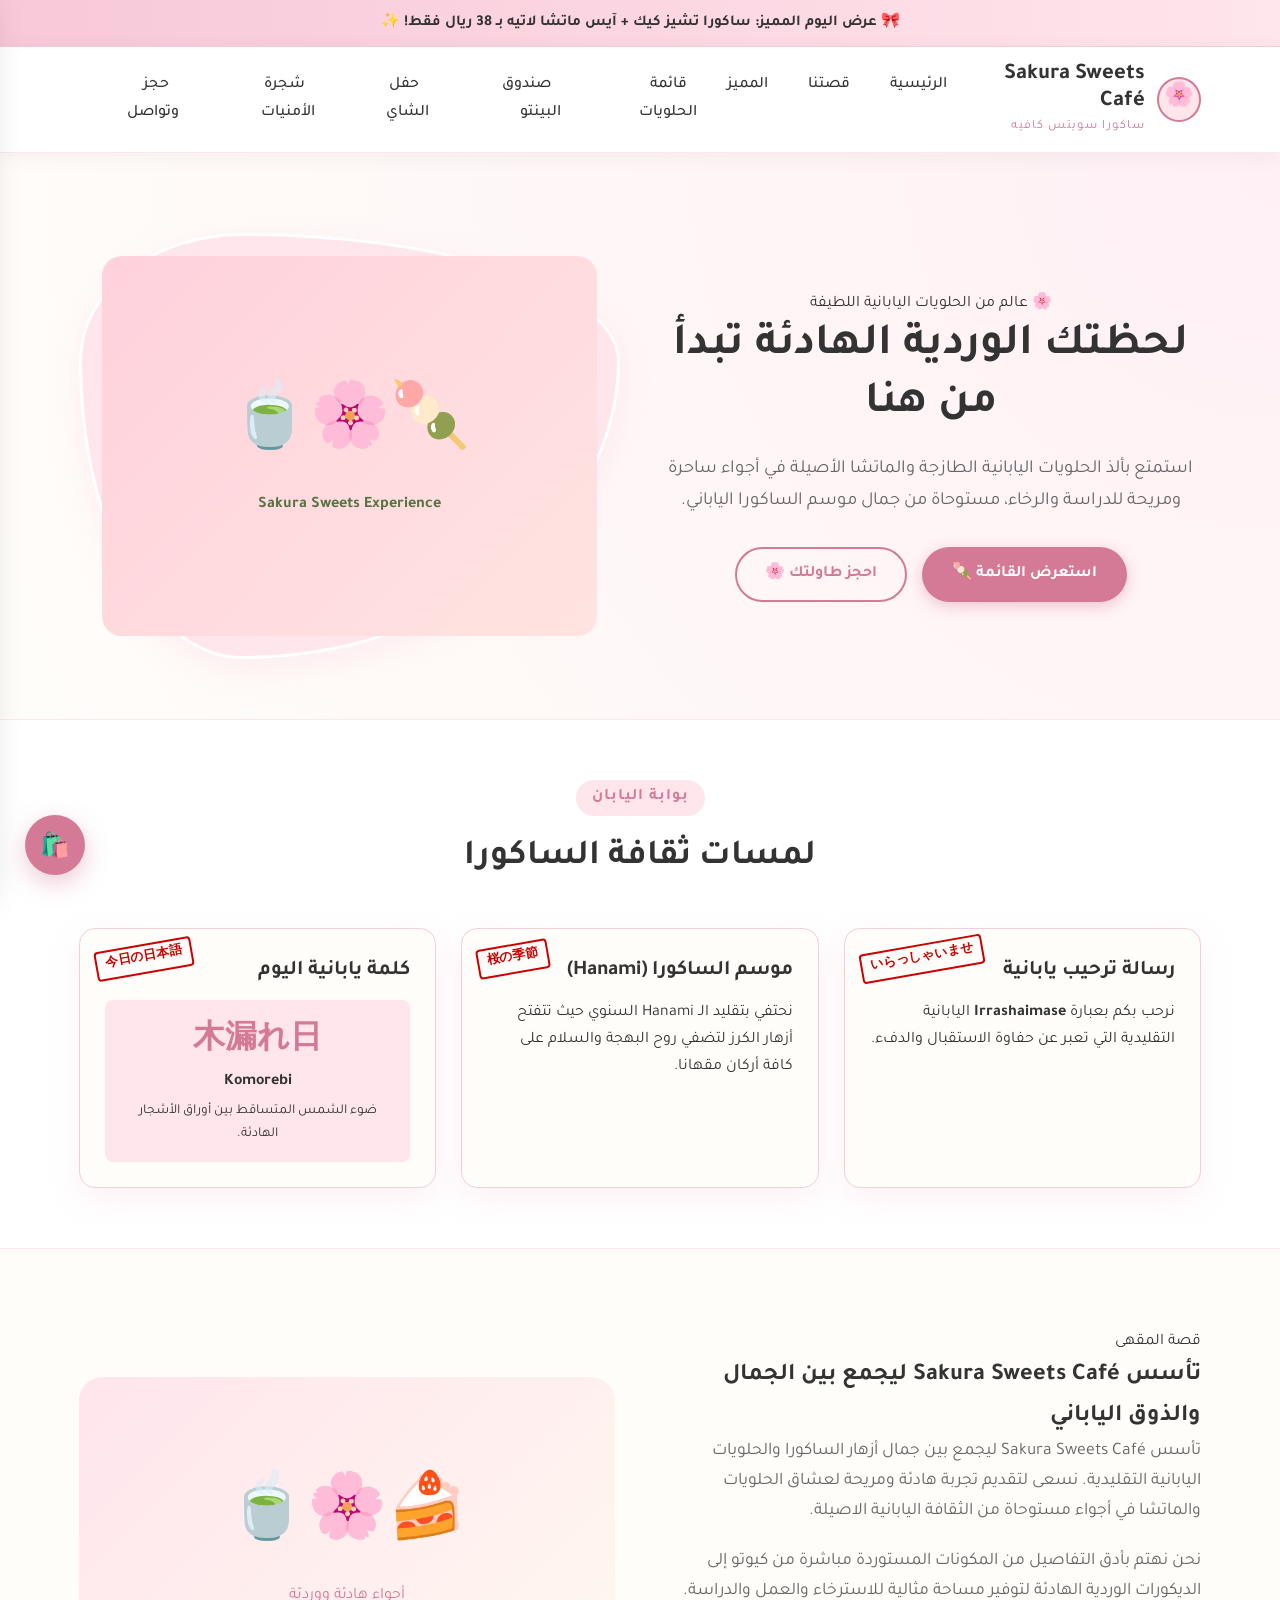
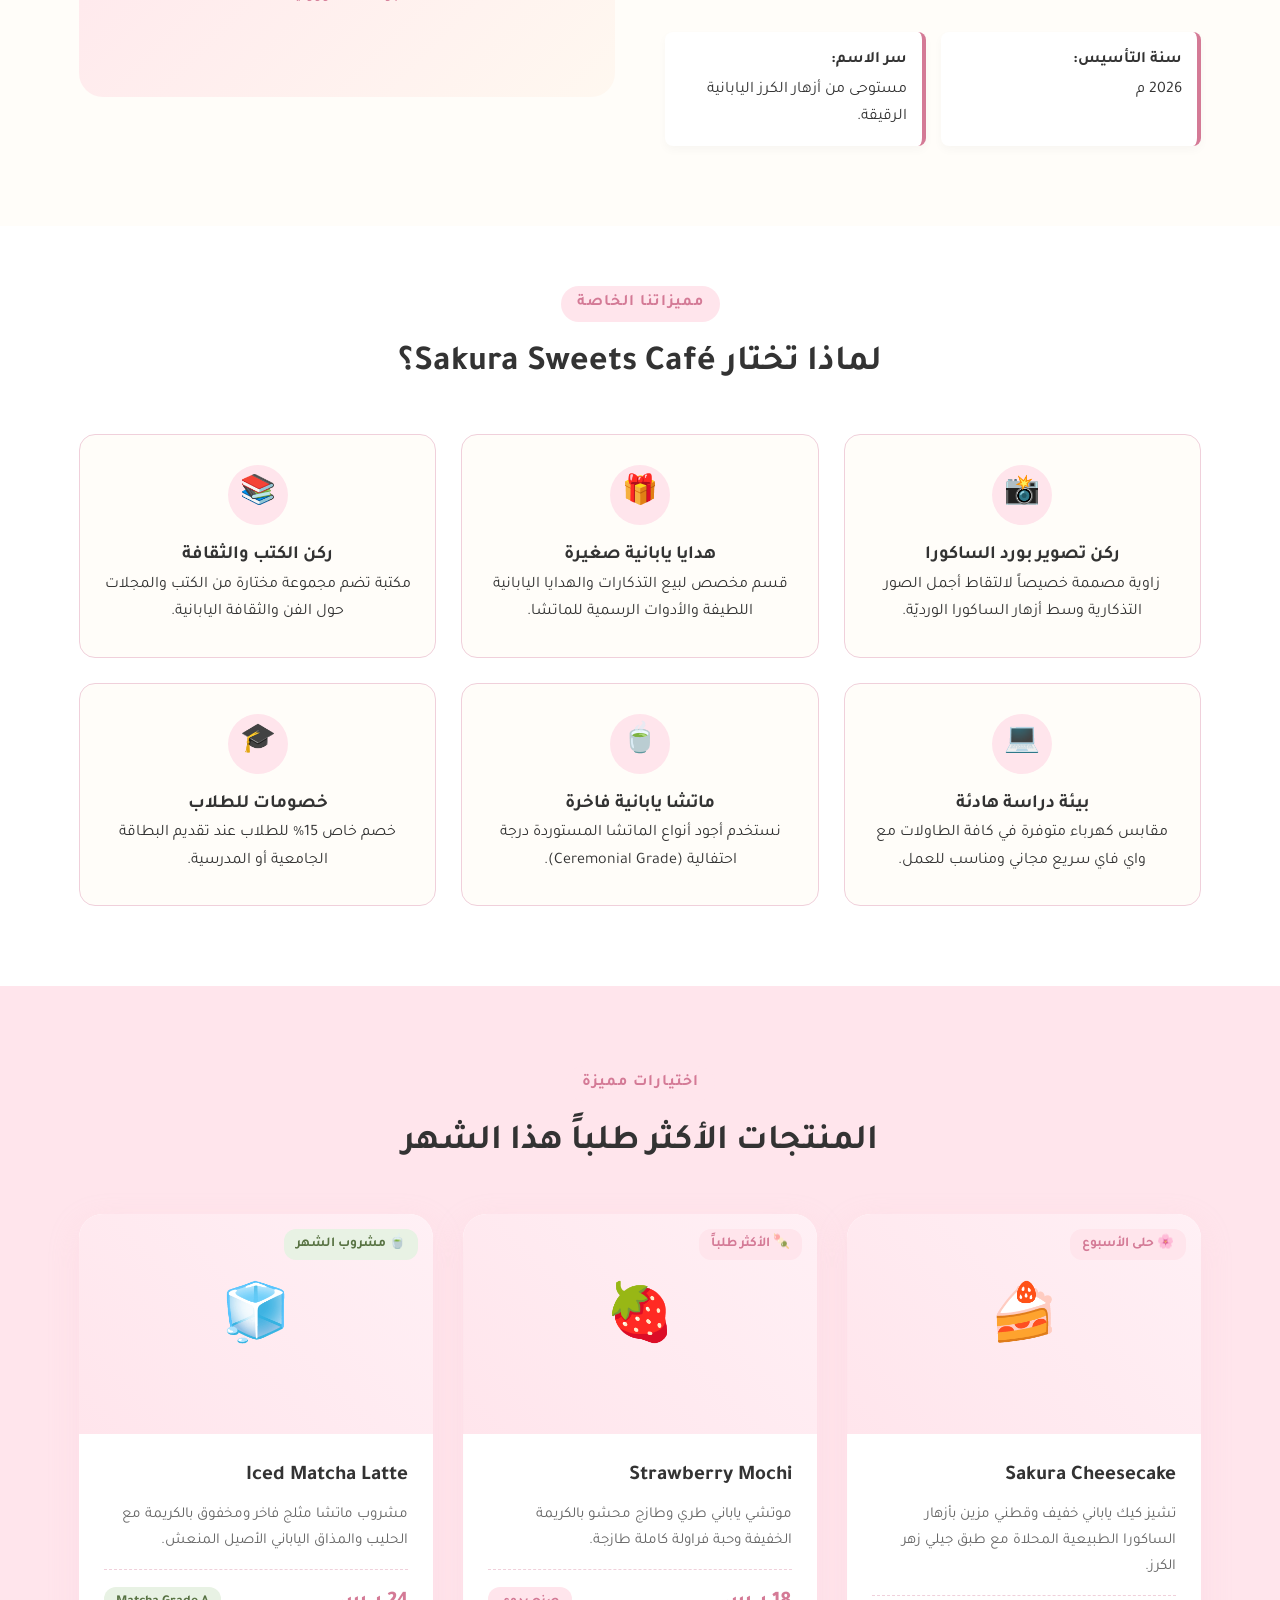
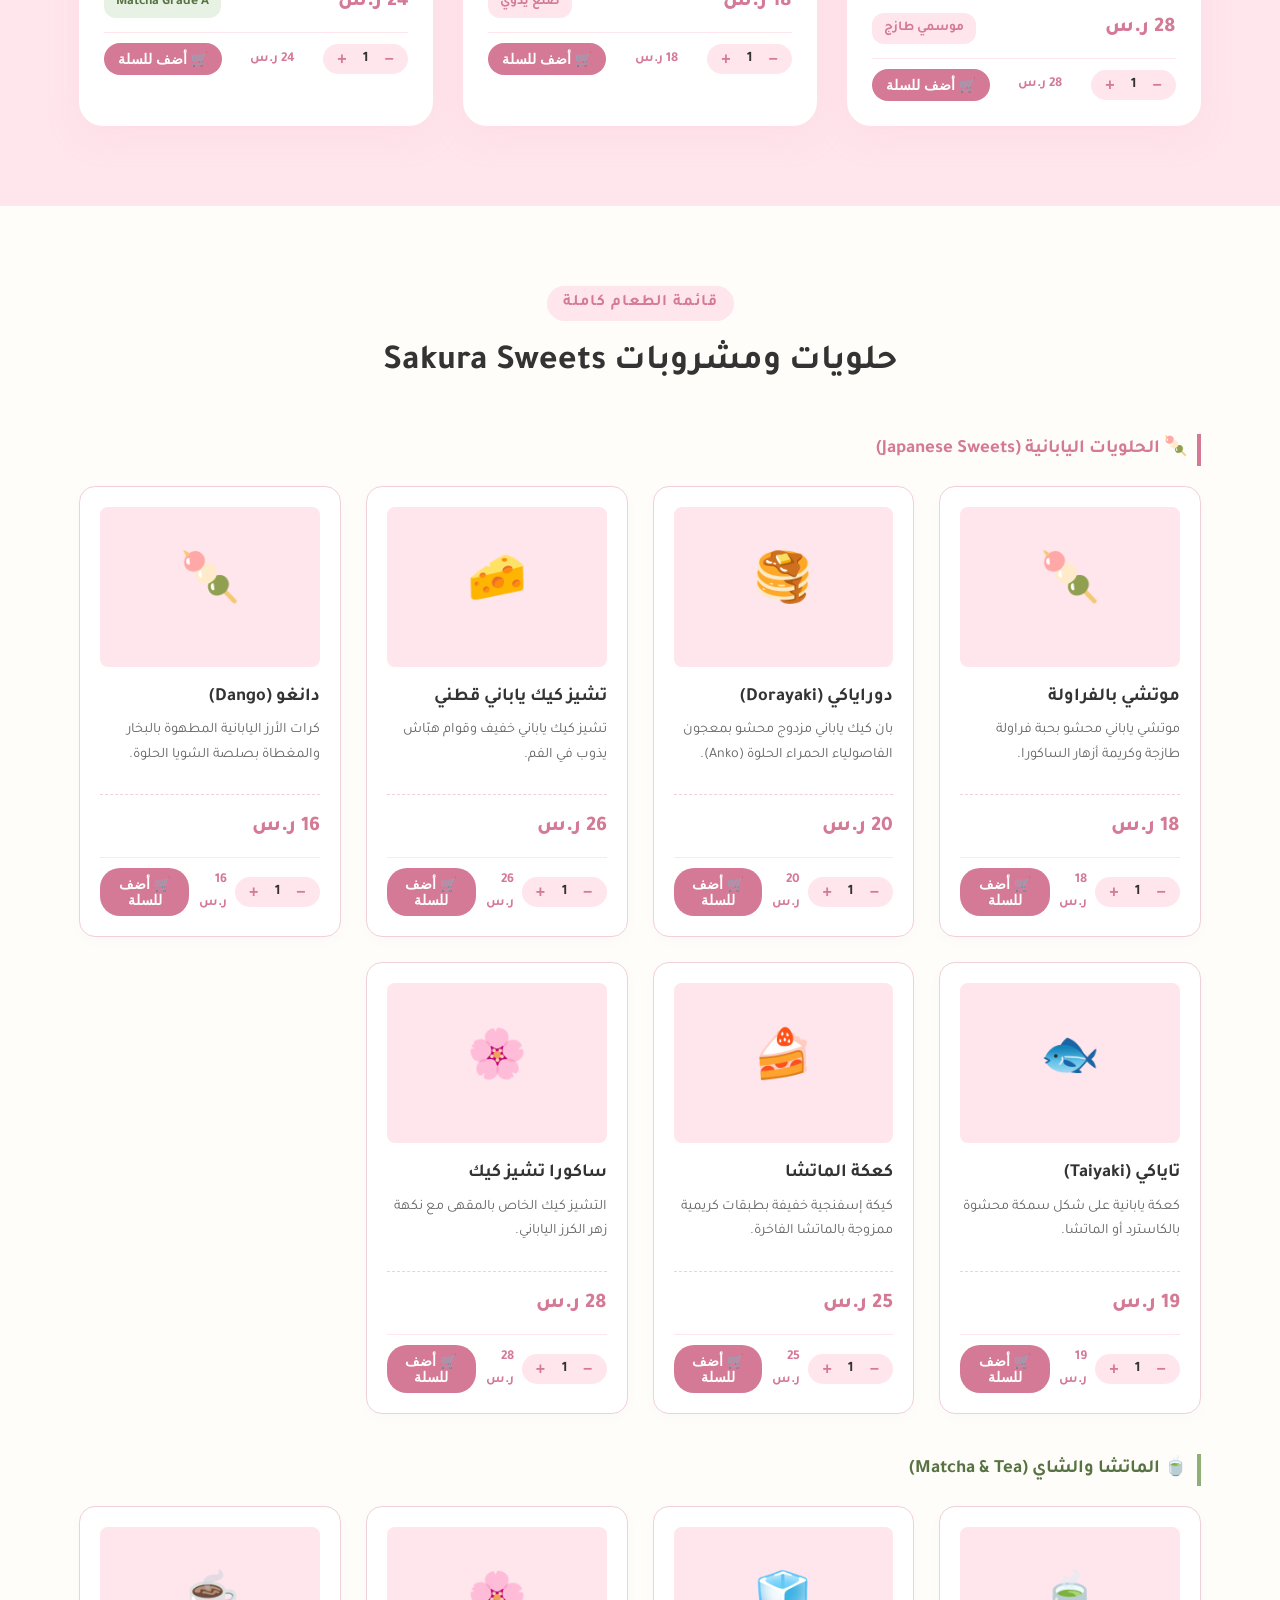
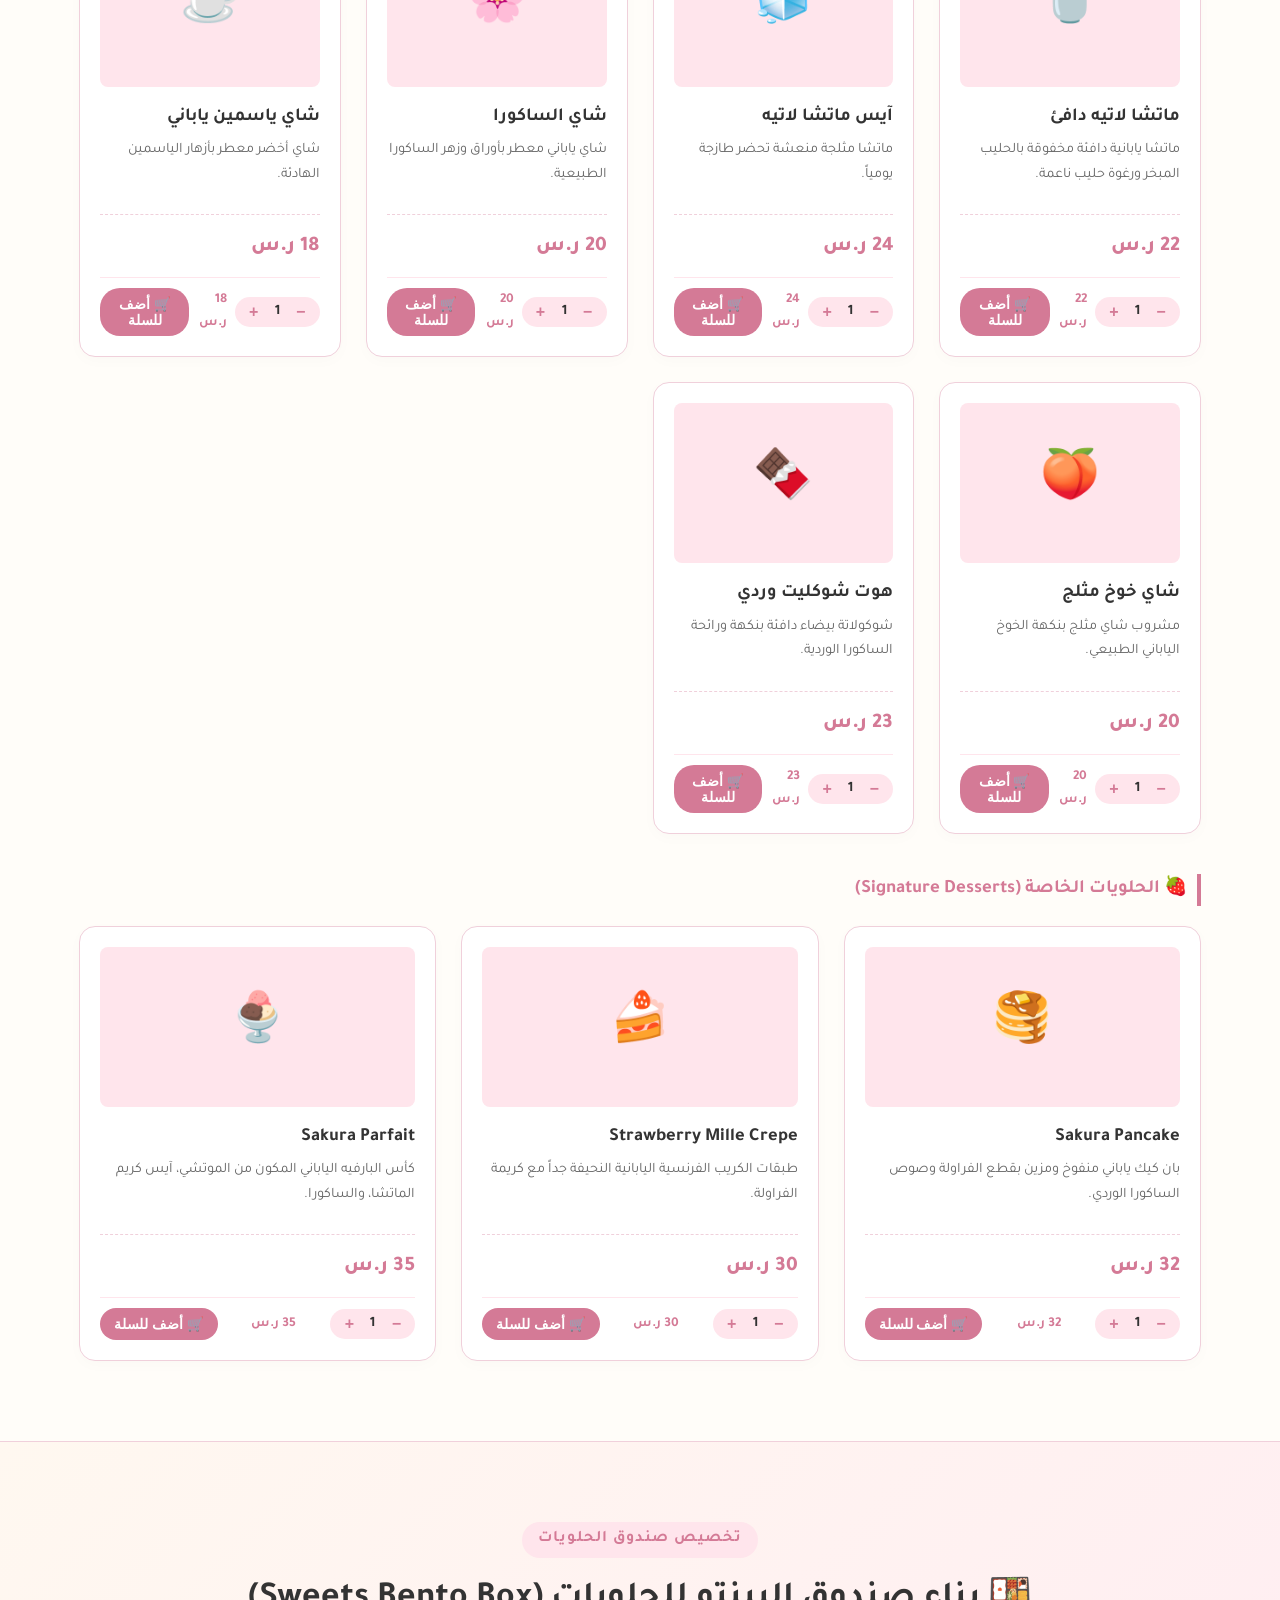
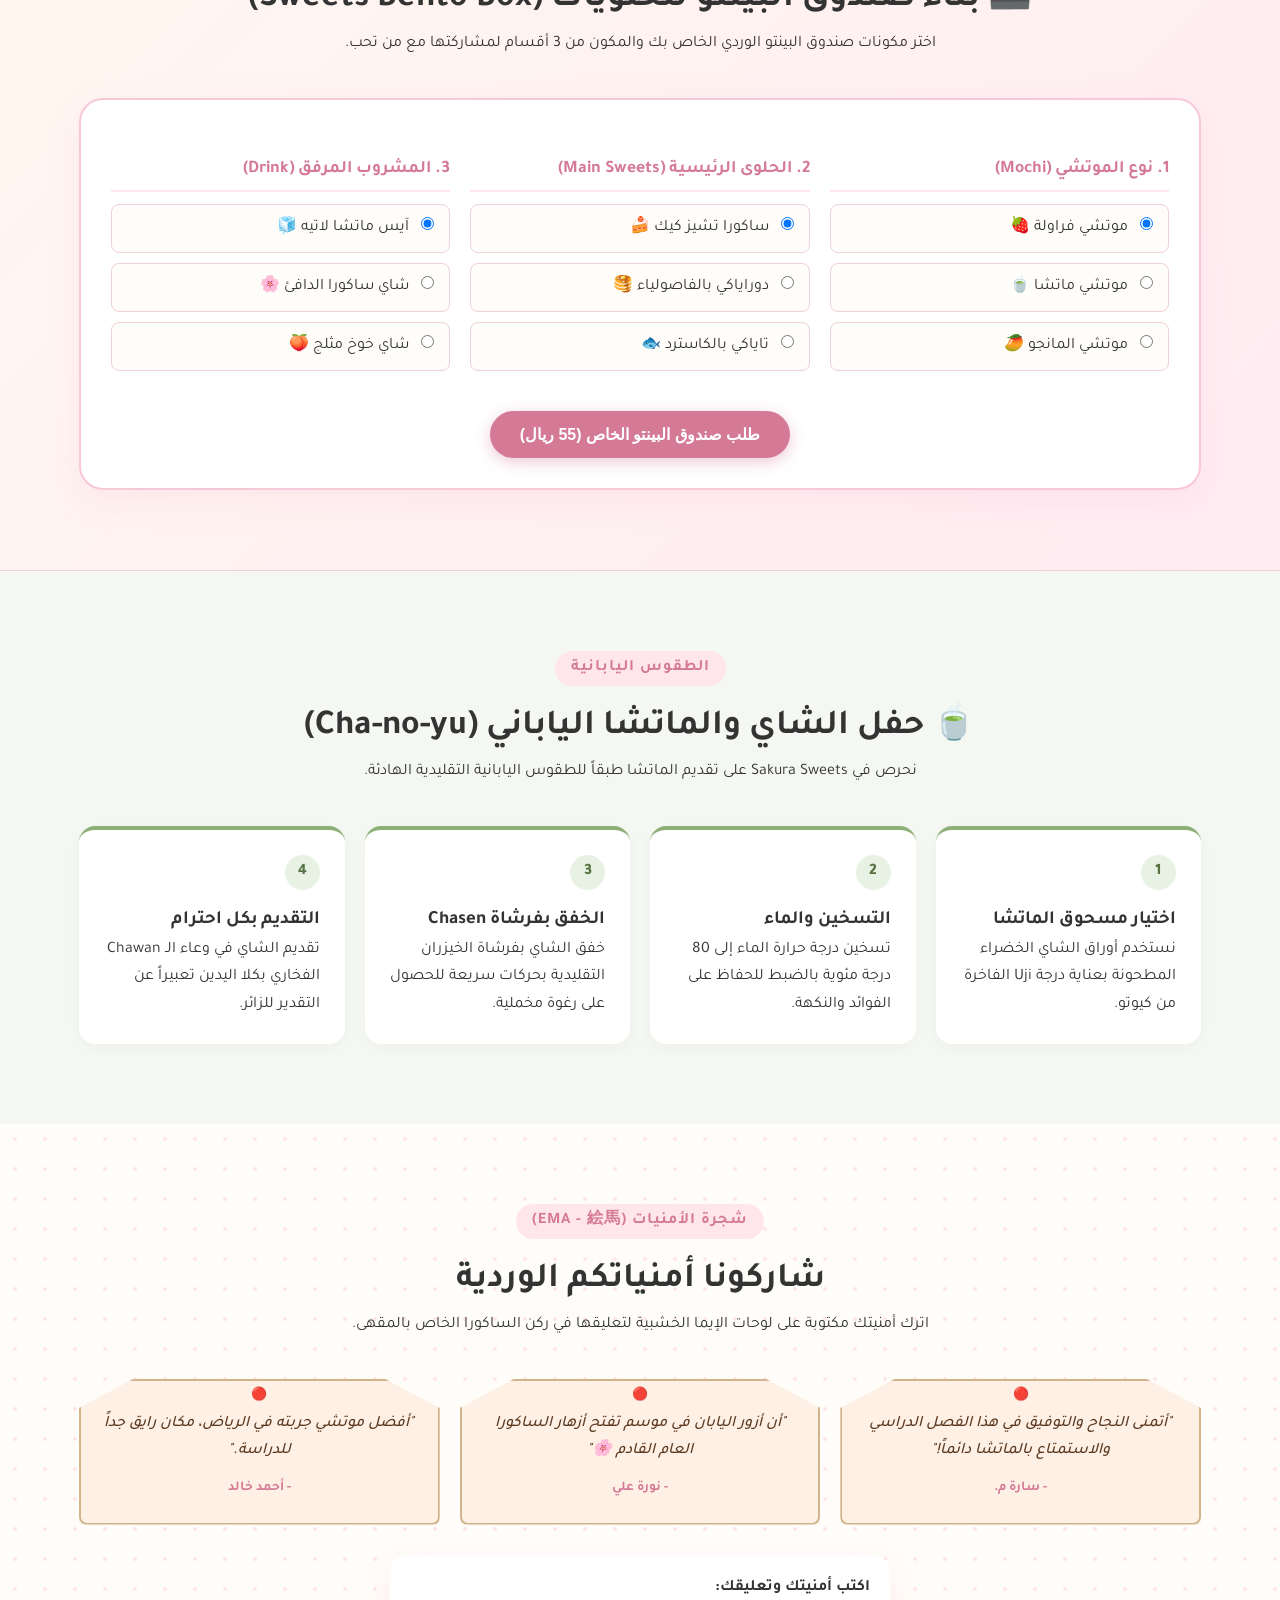
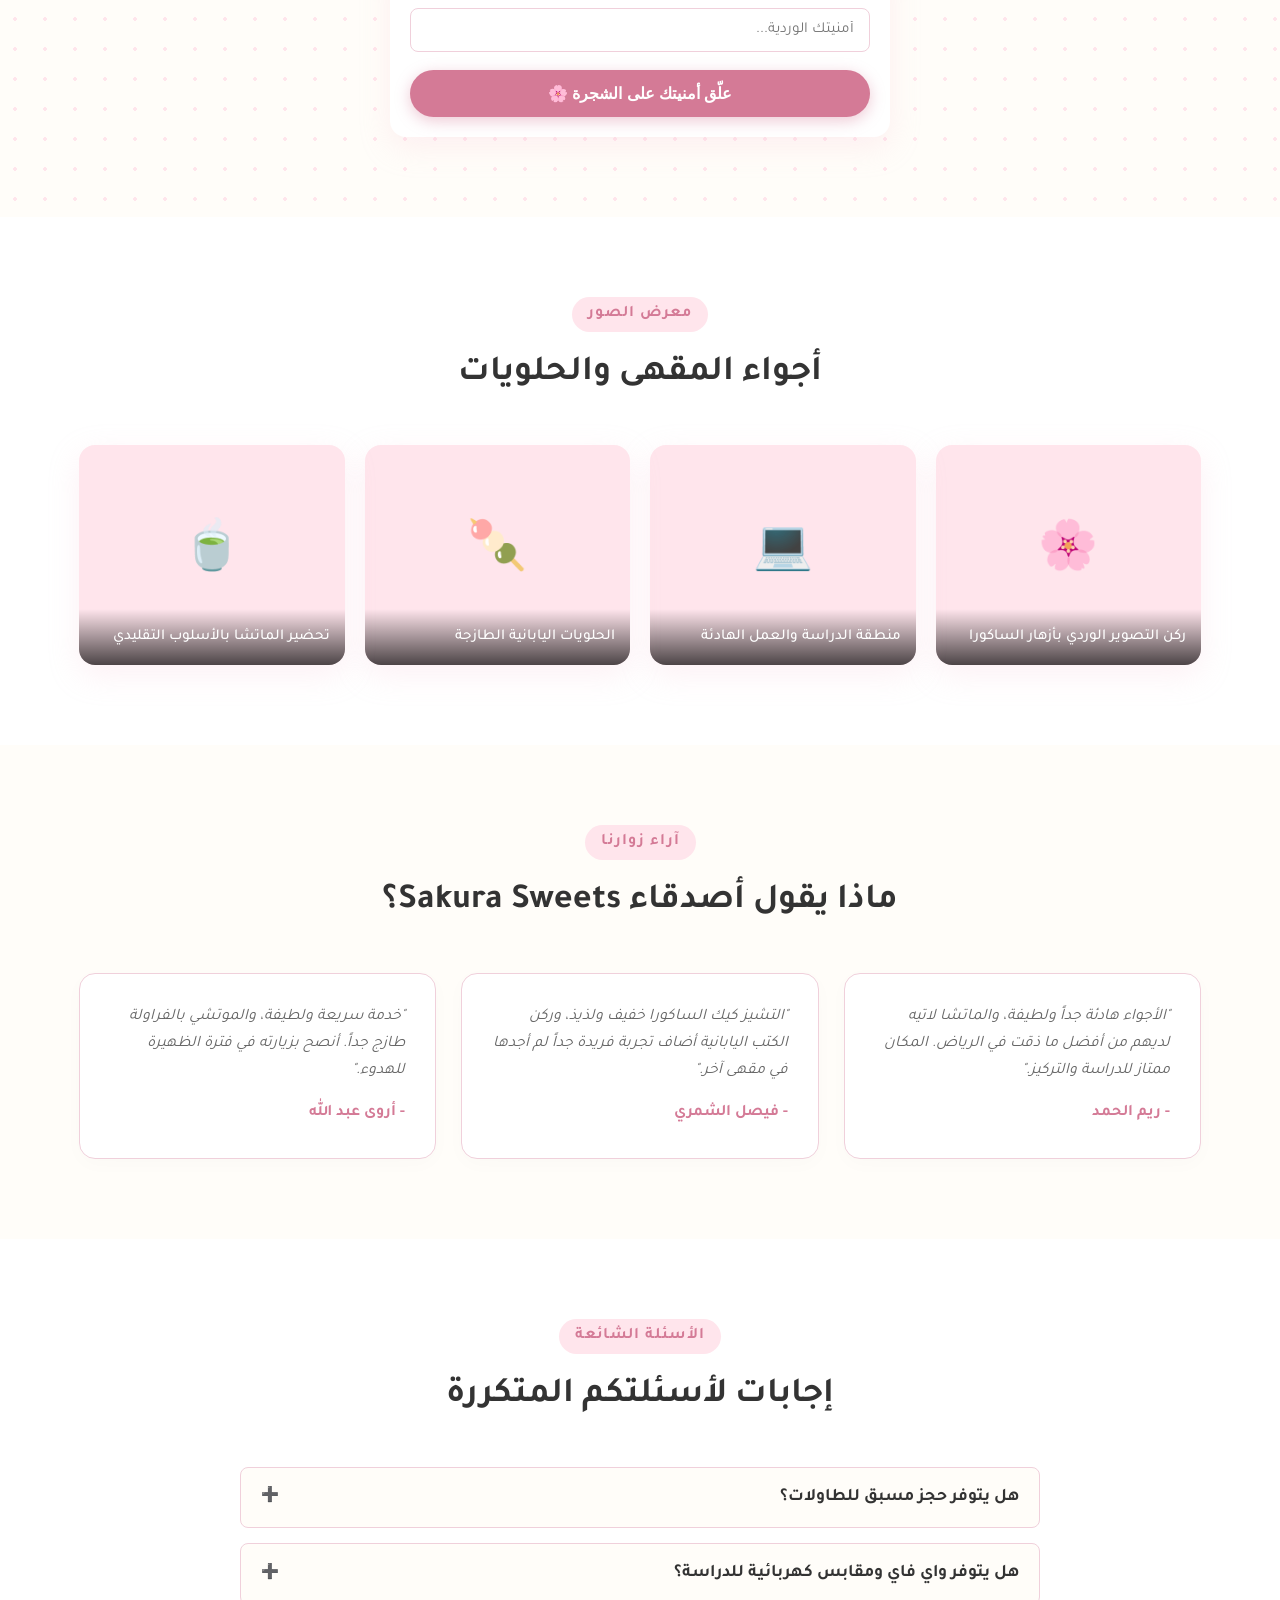
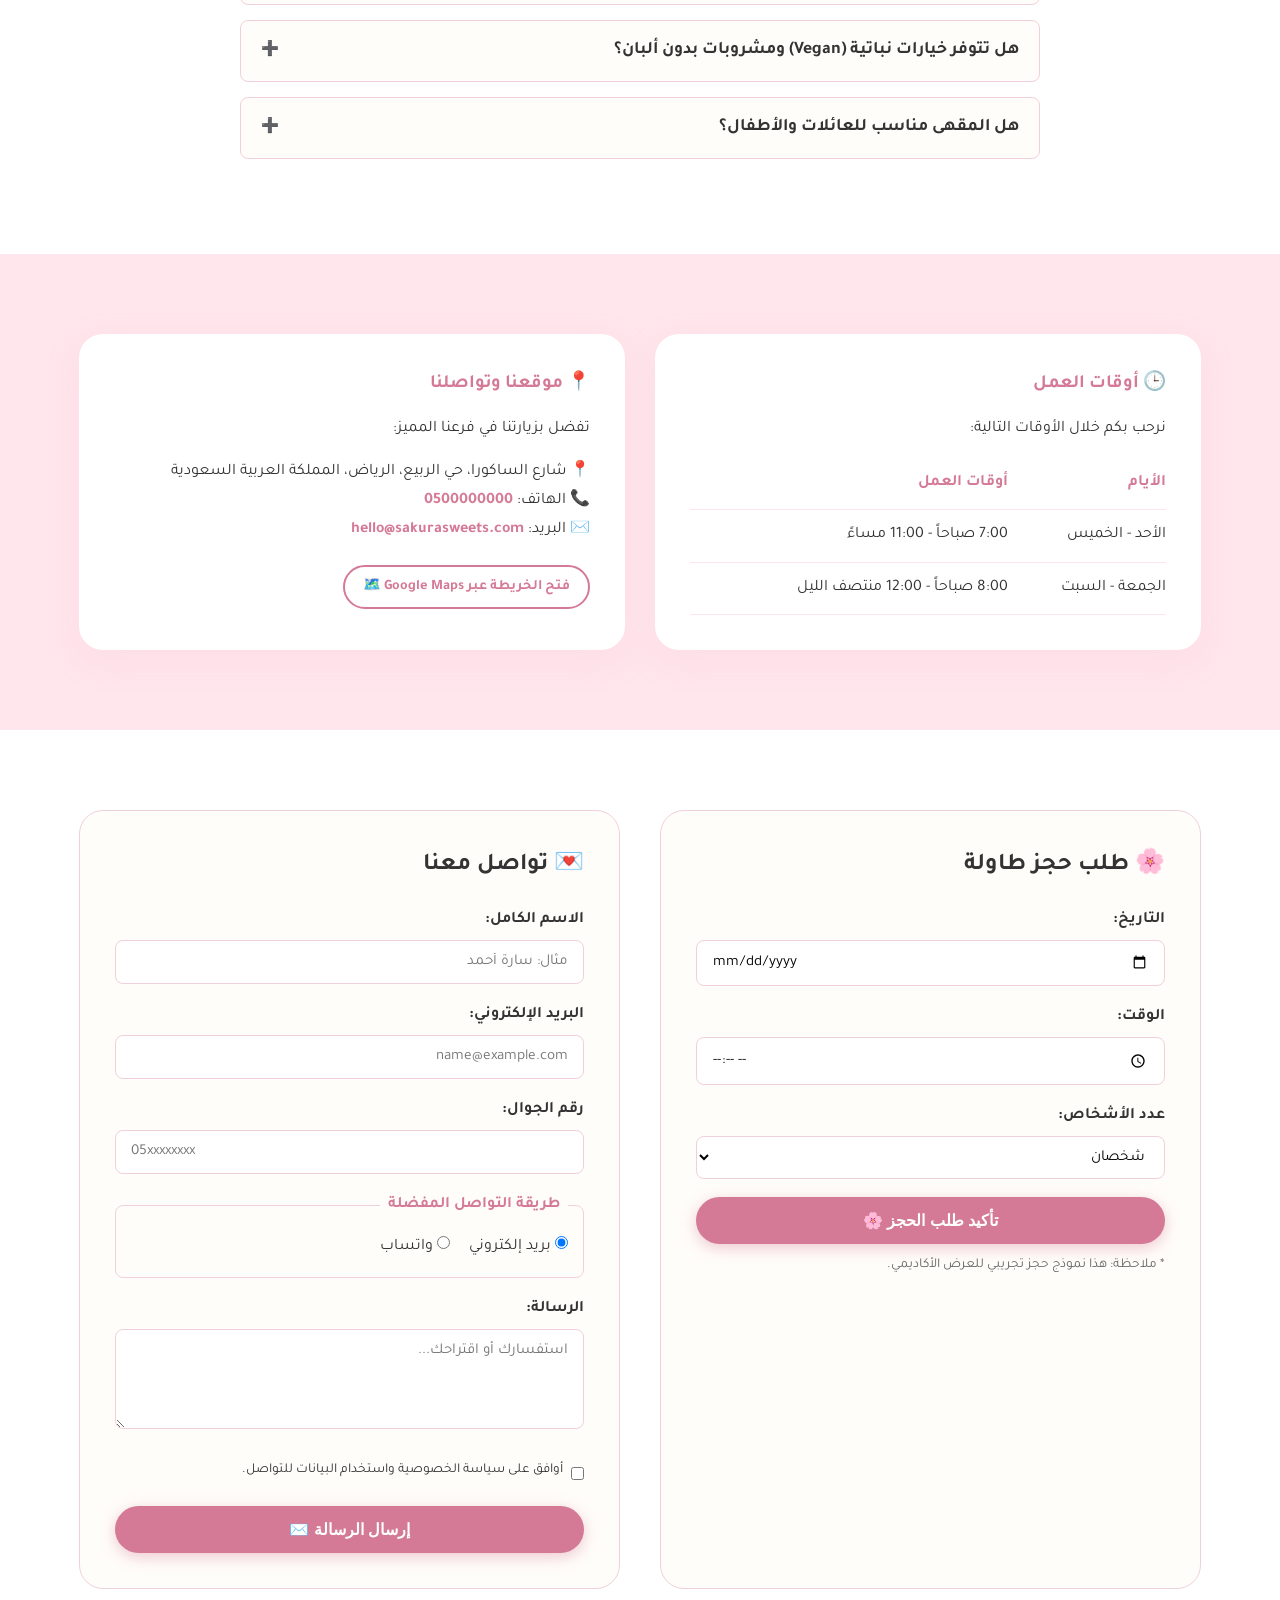
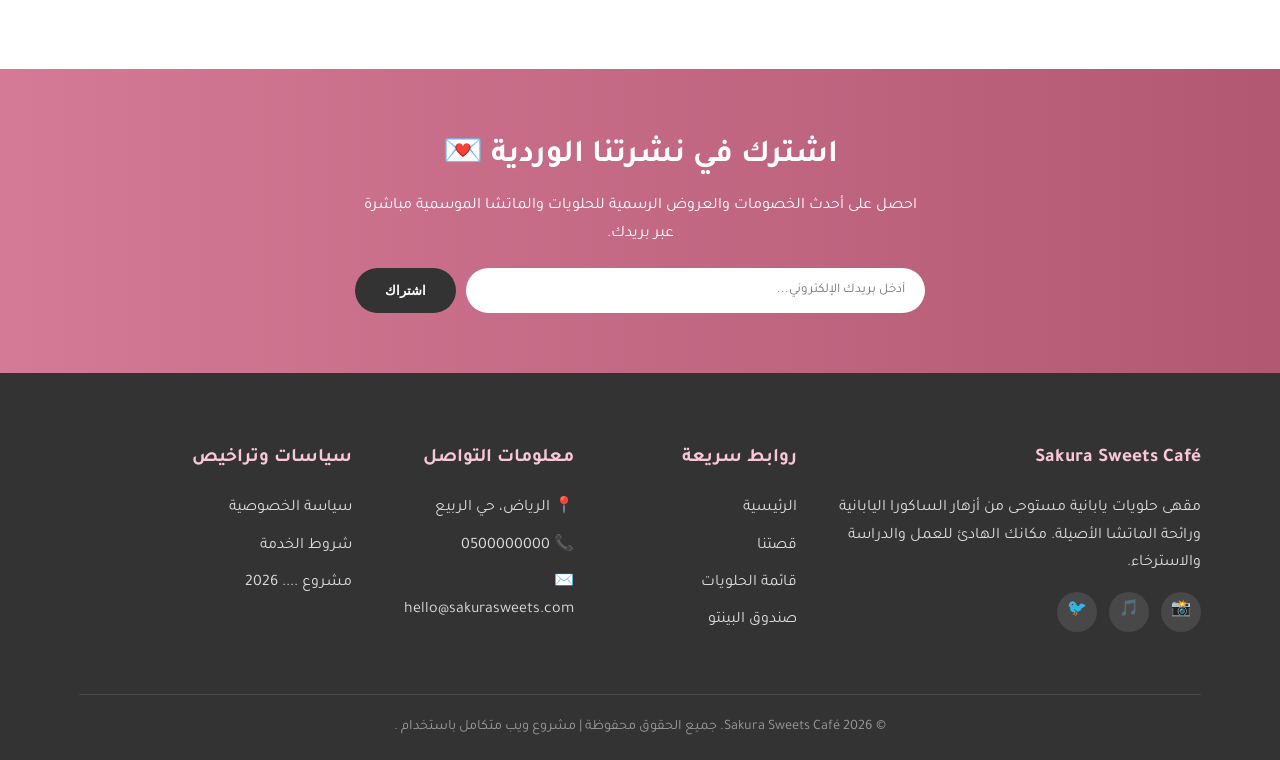
==== index.html @ 52d305ed "Add files via upload" ====
<!DOCTYPE html>
<html lang="ar" dir="rtl">
<head>
  <meta charset="UTF-8">
  <meta name="viewport" content="width=device-width, initial-scale=1.0">
  <title>Sakura Sweets Café | مقهى الحلويات اليابانية والماتشا</title>
  <meta name="description" content="مقهى حلويات يابانية مستوحى من أزهار الساكورا يقدم الموتشي، التشيز كيك القطني، والماتشا في أجواء وردية هادئة.">
  
  <!-- Font Tajawal -->
  <link rel="preconnect" href="https://fonts.googleapis.com">
  <link rel="preconnect" href="https://fonts.gstatic.com" crossorigin>
  <link href="https://fonts.googleapis.com/css2?family=Tajawal:wght@400;500;700;800&display=swap" rel="stylesheet">

  <style>
    /* ==========================================
       CSS VARIABLES & RESET
       ========================================== */
    :root {
      --pink-primary: #F8C8D8;
      --pink-soft: #FFE5EC;
      --pink-dark: #D47A96;
      --cream-bg: #FFFDF9;
      --cream-card: #FFFFFF;
      --matcha-green: #8FAF78;
      --matcha-dark: #587343;
      --text-dark: #333333;
      --text-muted: #666666;
      --border-color: #F0D0DB;
      --box-shadow: 0 10px 30px rgba(248, 200, 216, 0.25);
      --box-shadow-hover: 0 15px 35px rgba(212, 122, 150, 0.3);
      --radius-sm: 8px;
      --radius-md: 16px;
      --radius-lg: 24px;
      --transition: all 0.3s ease;
    }

    * {
      box-sizing: border-box;
      margin: 0;
      padding: 0;
    }

    html {
      scroll-behavior: smooth;
    }

    body {
      font-family: 'Tajawal', sans-serif;
      background-color: var(--cream-bg);
      color: var(--text-dark);
      line-height: 1.7;
      direction: rtl;
    }

    a {
      text-decoration: none;
      color: inherit;
      transition: var(--transition);
    }

    img {
      max-width: 100%;
      height: auto;
      display: block;
    }

    ul, ol {
      list-style: none;
    }

    /* Container Utility */
    .container {
      width: 90%;
      max-width: 1200px;
      margin: 0 auto;
      padding: 0 15px;
    }

    /* Section Typography */
    .section-header {
      text-align: center;
      margin-bottom: 40px;
    }

    .section-header .sub-title {
      color: var(--pink-dark);
      font-weight: 700;
      font-size: 1rem;
      text-transform: uppercase;
      letter-spacing: 1px;
      margin-bottom: 5px;
      display: inline-block;
      background: var(--pink-soft);
      padding: 4px 16px;
      border-radius: 20px;
    }

    .section-header h2 {
      font-size: 2.2rem;
      color: var(--text-dark);
      margin-top: 8px;
    }

    /* Buttons */
    .btn {
      display: inline-flex;
      align-items: center;
      justify-content: center;
      padding: 12px 28px;
      border-radius: 50px;
      font-weight: 700;
      font-size: 1rem;
      cursor: pointer;
      border: 2px solid transparent;
      transition: var(--transition);
      gap: 8px;
    }

    .btn-primary {
      background-color: var(--pink-dark);
      color: #fff;
      box-shadow: 0 4px 15px rgba(212, 122, 150, 0.4);
    }

    .btn-primary:hover {
      background-color: #be617d;
      transform: translateY(-3px);
    }

    .btn-secondary {
      background-color: transparent;
      border-color: var(--pink-dark);
      color: var(--pink-dark);
    }

    .btn-secondary:hover {
      background-color: var(--pink-soft);
      transform: translateY(-3px);
    }

    .badge {
      display: inline-block;
      padding: 4px 12px;
      border-radius: 12px;
      font-size: 0.85rem;
      font-weight: 700;
    }

    .badge-pink {
      background-color: var(--pink-soft);
      color: var(--pink-dark);
    }

    .badge-matcha {
      background-color: #E8F2E4;
      color: var(--matcha-dark);
    }

    /* ==========================================
       1. ANNOUNCEMENT BAR & HEADER
       ========================================== */
    .announcement-bar {
      background: linear-gradient(90deg, var(--pink-primary), var(--pink-soft));
      color: var(--text-dark);
      text-align: center;
      padding: 10px 15px;
      font-size: 0.95rem;
      font-weight: 700;
      border-bottom: 1px solid var(--border-color);
    }

    .header-main {
      position: sticky;
      top: 0;
      background-color: rgba(255, 255, 255, 0.95);
      backdrop-filter: blur(8px);
      box-shadow: 0 4px 20px rgba(0,0,0,0.05);
      z-index: 1000;
      border-bottom: 1px solid var(--pink-soft);
    }

    .header-container {
      display: flex;
      justify-content: space-between;
      align-items: center;
      padding: 15px;
    }

    .logo-area {
      display: flex;
      align-items: center;
      gap: 12px;
    }

    .logo-badge {
      width: 45px;
      height: 45px;
      background-color: var(--pink-soft);
      border-radius: 50%;
      display: flex;
      align-items: center;
      justify-content: center;
      font-size: 1.5rem;
      border: 2px solid var(--pink-dark);
    }

    .logo-title h1 {
      font-size: 1.4rem;
      color: var(--text-dark);
      line-height: 1.2;
    }

    .logo-title span {
      font-size: 0.8rem;
      color: var(--pink-dark);
      display: block;
      letter-spacing: 1px;
    }

    .nav-menu ul {
      display: flex;
      gap: 20px;
    }

    .nav-menu a {
      font-weight: 500;
      color: var(--text-dark);
      padding: 5px 10px;
      border-radius: 8px;
    }

    .nav-menu a:hover {
      color: var(--pink-dark);
      background-color: var(--pink-soft);
    }

    /* CSS-Only Mobile Toggle Menu */
    .menu-toggle {
      display: none;
    }

    .menu-btn {
      display: none;
      font-size: 1.8rem;
      cursor: pointer;
      color: var(--text-dark);
    }

    /* ==========================================
       2. HERO SECTION
       ========================================== */
  /* ==========================================
       2. HERO SECTION
       ========================================== */
    .hero-section {
      padding: 80px 0 60px;
      background: radial-gradient(circle at top right, #FFF0F5, var(--cream-bg));
      position: relative;
      overflow: hidden;
    }

    .hero-grid {
      display: grid;
      grid-template-columns: 1fr 1fr;
      gap: 40px;
      align-items: center;
    }

    .hero-content {
      text-align: center; /* توسيص النصوص داخل قسم المحتوى */
      display: flex;
      flex-direction: column;
      align-items: center;
      justify-content: center;
    }

    .hero-content h2 {
      font-size: 2.8rem;
      color: var(--text-dark);
      line-height: 1.3;
      margin-bottom: 20px;
    }

    .hero-content p {
      font-size: 1.15rem;
      color: var(--text-muted);
      margin-bottom: 30px;
      text-align: center; /* توسيص الفقرة */
    }

    .hero-buttons {
      display: flex;
      gap: 15px;
      flex-wrap: wrap;
      justify-content: center; /* توسيص الأزرار في المنتصف */
    }

    .hero-image-wrap {
      position: relative;
      text-align: center;
    }

    .hero-img-box {
      background-color: var(--pink-soft);
      border-radius: 30% 70% 70% 30% / 30% 30% 70% 70%;
      padding: 20px;
      box-shadow: var(--box-shadow);
      border: 3px solid #FFF;
    }

    .hero-img-placeholder {
      width: 100%;
      height: 380px;
      background: linear-gradient(135deg, #FFD1DC, #FFE4E1);
      border-radius: 20px;
      display: flex;
      flex-direction: column;
      align-items: center;
      justify-content: center;
      color: var(--pink-dark);
      font-size: 4rem;
    }

    /* ==========================================
       3. JAPANESE GATEWAY & WELCOME
       ========================================== */
    .japan-gateway {
      padding: 60px 0;
      background-color: #FFF;
      border-top: 1px solid var(--pink-soft);
      border-bottom: 1px solid var(--pink-soft);
    }

    .gateway-grid {
      display: grid;
      grid-template-columns: repeat(auto-fit, minmax(280px, 1fr));
      gap: 25px;
    }

    .gateway-card {
      background-color: var(--cream-bg);
      border: 1px solid var(--border-color);
      border-radius: var(--radius-md);
      padding: 25px;
      position: relative;
      box-shadow: var(--box-shadow);
    }

    .gateway-card .jp-stamp {
      position: absolute;
      top: 15px;
      left: 15px;
      border: 2px solid #C00;
      color: #C00;
      padding: 2px 8px;
      font-weight: 800;
      font-size: 0.8rem;
      border-radius: 4px;
      transform: rotate(-10deg);
    }

    .gateway-card h3 {
      font-size: 1.3rem;
      margin-bottom: 10px;
      color: var(--text-dark);
    }

    .word-of-day {
      background-color: var(--pink-soft);
      padding: 15px;
      border-radius: var(--radius-sm);
      text-align: center;
      margin-top: 10px;
    }

    .word-jp {
      font-size: 2rem;
      font-weight: 800;
      color: var(--pink-dark);
      display: block;
    }

    .word-romaji {
      font-weight: 700;
      color: var(--text-dark);
    }

    /* ==========================================
       4. ABOUT SECTION
       ========================================== */
    .about-section {
      padding: 80px 0;
    }

    .about-grid {
      display: grid;
      grid-template-columns: 1fr 1fr;
      gap: 50px;
      align-items: center;
    }

    .about-text p {
      margin-bottom: 20px;
      font-size: 1.1rem;
      color: var(--text-muted);
    }

    .about-highlights {
      display: grid;
      grid-template-columns: 1fr 1fr;
      gap: 15px;
      margin-top: 25px;
    }

    .about-item {
      background: #FFF;
      padding: 15px;
      border-radius: var(--radius-sm);
      border-right: 4px solid var(--pink-dark);
      box-shadow: 0 4px 10px rgba(0,0,0,0.03);
    }

    .about-item strong {
      display: block;
      color: var(--text-dark);
      margin-bottom: 3px;
    }

    /* ==========================================
       5. SPECIAL CAFE FEATURES
       ========================================== */
    .features-section {
      padding: 60px 0 80px;
      background-color: #FFF;
    }

    .features-grid {
      display: grid;
      grid-template-columns: repeat(auto-fit, minmax(300px, 1fr));
      gap: 25px;
    }

    .feature-card {
      background: var(--cream-bg);
      border: 1px solid var(--border-color);
      border-radius: var(--radius-md);
      padding: 30px 20px;
      text-align: center;
      transition: var(--transition);
    }

    .feature-card:hover {
      transform: translateY(-5px);
      border-color: var(--pink-dark);
      box-shadow: var(--box-shadow);
    }

    .feature-icon {
      width: 60px;
      height: 60px;
      background: var(--pink-soft);
      border-radius: 50%;
      display: flex;
      align-items: center;
      justify-content: center;
      margin: 0 auto 15px;
      font-size: 1.8rem;
    }

    /* ==========================================
       6. FEATURED PRODUCTS (3 CARDS WITH BADGES)
       ========================================== */
    .featured-section {
      padding: 80px 0;
      background-color: var(--pink-soft);
    }

    .featured-grid {
      display: grid;
      grid-template-columns: repeat(auto-fit, minmax(280px, 1fr));
      gap: 30px;
    }

    .featured-card {
      background: #FFF;
      border-radius: var(--radius-lg);
      overflow: hidden;
      box-shadow: var(--box-shadow);
      position: relative;
      transition: var(--transition);
    }

    .featured-card:hover {
      transform: translateY(-8px);
      box-shadow: var(--box-shadow-hover);
    }

    .featured-badge {
      position: absolute;
      top: 15px;
      right: 15px;
      z-index: 2;
    }

    .featured-img-placeholder {
      height: 220px;
      background: linear-gradient(45deg, #FFE5EC, #FFF0F5);
      display: flex;
      align-items: center;
      justify-content: center;
      font-size: 3.5rem;
    }

    .featured-body {
      padding: 25px;
    }

    .featured-body h3 {
      font-size: 1.3rem;
      margin-bottom: 8px;
    }

    .featured-body p {
      color: var(--text-muted);
      font-size: 0.95rem;
      margin-bottom: 15px;
    }

    .price-row {
      display: flex;
      justify-content: space-between;
      align-items: center;
      margin-top: 15px;
      padding-top: 15px;
      border-top: 1px dashed var(--border-color);
    }

    .price {
      font-size: 1.3rem;
      font-weight: 800;
      color: var(--pink-dark);
    }

    /* ==========================================
       7. MENU SECTION (TABBED MENU VIA CSS ONLY)
       ========================================== */
    .menu-section {
      padding: 80px 0;
    }

    .menu-tabs {
      display: flex;
      justify-content: center;
      gap: 15px;
      margin-bottom: 40px;
      flex-wrap: wrap;
    }

    .tab-btn {
      padding: 10px 24px;
      border-radius: 30px;
      background-color: #FFF;
      border: 1px solid var(--border-color);
      font-weight: 700;
      cursor: pointer;
      transition: var(--transition);
    }

    .tab-btn:hover {
      background-color: var(--pink-soft);
    }

    .menu-grid {
      display: grid;
      grid-template-columns: repeat(auto-fit, minmax(260px, 1fr));
      gap: 25px;
    }

    .menu-item-card {
      background: #FFF;
      border-radius: var(--radius-md);
      padding: 20px;
      border: 1px solid var(--border-color);
      box-shadow: 0 4px 15px rgba(0,0,0,0.02);
      display: flex;
      flex-direction: column;
      justify-content: space-between;
      transition: var(--transition);
    }

    .menu-item-card:hover {
      border-color: var(--pink-dark);
      box-shadow: var(--box-shadow);
    }

    .menu-img {
      height: 160px;
      background-color: var(--pink-soft);
      border-radius: var(--radius-sm);
      display: flex;
      align-items: center;
      justify-content: center;
      font-size: 3rem;
      margin-bottom: 15px;
    }

    .menu-info h3 {
      font-size: 1.15rem;
      margin-bottom: 5px;
    }

    .menu-info p {
      font-size: 0.9rem;
      color: var(--text-muted);
      margin-bottom: 12px;
    }

    /* ==========================================
       8. SWEETS BENTO BOX BUILDER (Interactive Pure CSS)
       ========================================== */
    .bento-section {
      padding: 80px 0;
      background: linear-gradient(135deg, #FFF8F0, #FFEBF2);
      border-top: 1px solid var(--border-color);
      border-bottom: 1px solid var(--border-color);
    }

    .bento-box-container {
      background: #FFF;
      border-radius: var(--radius-lg);
      padding: 30px;
      box-shadow: var(--box-shadow);
      border: 2px solid var(--pink-primary);
    }

    .bento-grid-options {
      display: grid;
      grid-template-columns: repeat(auto-fit, minmax(220px, 1fr));
      gap: 20px;
      margin-top: 25px;
    }

    .bento-group h4 {
      color: var(--pink-dark);
      margin-bottom: 12px;
      font-size: 1.1rem;
      border-bottom: 2px solid var(--pink-soft);
      padding-bottom: 5px;
    }

    .bento-option {
      display: block;
      background: var(--cream-bg);
      border: 1px solid var(--border-color);
      padding: 10px 15px;
      border-radius: var(--radius-sm);
      margin-bottom: 10px;
      cursor: pointer;
      transition: var(--transition);
    }

    .bento-option:hover {
      background: var(--pink-soft);
    }

    .bento-option input {
      margin-left: 8px;
    }

    /* ==========================================
       9. TEA CEREMONY (Cha-no-yu)
       ========================================== */
    .tea-ceremony-section {
      padding: 80px 0;
      background-color: #F4F7F2; /* Soft Matcha Tone */
    }

    .tea-grid {
      display: grid;
      grid-template-columns: repeat(auto-fit, minmax(240px, 1fr));
      gap: 20px;
      margin-top: 30px;
    }

    .tea-step {
      background: #FFF;
      padding: 25px;
      border-radius: var(--radius-md);
      border-top: 4px solid var(--matcha-green);
      box-shadow: 0 4px 15px rgba(0,0,0,0.03);
    }

    .tea-step-num {
      width: 35px;
      height: 35px;
      background-color: #E8F2E4;
      color: var(--matcha-dark);
      border-radius: 50%;
      display: flex;
      align-items: center;
      justify-content: center;
      font-weight: 800;
      margin-bottom: 15px;
    }

    /* ==========================================
       10. WISHING TREE (EMA BOARD)
       ========================================== */
    .wishing-tree-section {
      padding: 80px 0;
      background-image: radial-gradient(var(--pink-soft) 2px, transparent 0);
      background-size: 30px 30px;
    }

    .ema-board {
      display: grid;
      grid-template-columns: repeat(auto-fit, minmax(220px, 1fr));
      gap: 20px;
      margin-top: 30px;
    }

    .ema-card {
      background: #FFF0E5; /* Wooden Board Tone */
      border: 2px solid #D2B48C;
      border-radius: var(--radius-sm);
      padding: 20px 15px;
      text-align: center;
      position: relative;
      box-shadow: 0 8px 15px rgba(0,0,0,0.05);
      clip-path: polygon(15% 0%, 85% 0%, 100% 20%, 100% 100%, 0% 100%, 0% 20%);
      padding-top: 30px;
    }

    .ema-card::before {
      content: '🔴';
      position: absolute;
      top: 5px;
      left: 50%;
      transform: translateX(-50%);
      font-size: 0.8rem;
    }

    .ema-text {
      font-style: italic;
      color: #5c3a21;
      font-weight: 500;
      margin-bottom: 10px;
    }

    .ema-author {
      font-size: 0.85rem;
      color: var(--pink-dark);
      font-weight: 700;
    }

    /* ==========================================
       11. GALLERY
       ========================================== */
    .gallery-section {
      padding: 80px 0;
      background-color: #FFF;
    }

    .gallery-grid {
      display: grid;
      grid-template-columns: repeat(auto-fit, minmax(250px, 1fr));
      gap: 20px;
    }

    .gallery-item {
      position: relative;
      border-radius: var(--radius-md);
      overflow: hidden;
      box-shadow: var(--box-shadow);
      height: 220px;
      background: var(--pink-soft);
    }

    .gallery-img-box {
      width: 100%;
      height: 100%;
      display: flex;
      align-items: center;
      justify-content: center;
      font-size: 3rem;
      transition: var(--transition);
    }

    .gallery-item:hover .gallery-img-box {
      transform: scale(1.05);
    }

    .gallery-item figcaption {
      position: absolute;
      bottom: 0;
      left: 0;
      right: 0;
      background: linear-gradient(transparent, rgba(0,0,0,0.7));
      color: #FFF;
      padding: 15px;
      font-size: 0.95rem;
      font-weight: 500;
    }

    /* ==========================================
       12. REVIEWS & STUDENT ZONE
       ========================================== */
    .reviews-section {
      padding: 80px 0;
      background-color: var(--cream-bg);
    }

    .reviews-grid {
      display: grid;
      grid-template-columns: repeat(auto-fit, minmax(280px, 1fr));
      gap: 25px;
    }

    .review-card {
      background: #FFF;
      padding: 30px;
      border-radius: var(--radius-md);
      border: 1px solid var(--border-color);
      box-shadow: 0 5px 20px rgba(0,0,0,0.02);
    }

    .review-card blockquote {
      font-style: italic;
      color: var(--text-muted);
      margin-bottom: 15px;
    }

    .review-card cite {
      font-style: normal;
      font-weight: 700;
      color: var(--pink-dark);
      display: block;
    }

    /* ==========================================
       13. FAQ (ACCORDIONS VIA PURE DETAILS/SUMMARY)
       ========================================== */
    .faq-section {
      padding: 80px 0;
      background-color: #FFF;
    }

    .faq-container {
      max-width: 800px;
      margin: 0 auto;
    }

    details {
      background-color: var(--cream-bg);
      border: 1px solid var(--border-color);
      border-radius: var(--radius-sm);
      margin-bottom: 15px;
      padding: 15px 20px;
      transition: var(--transition);
    }

    details[open] {
      border-color: var(--pink-dark);
      background-color: #FFF;
    }

    summary {
      font-weight: 700;
      font-size: 1.1rem;
      cursor: pointer;
      outline: none;
      list-style: none;
      display: flex;
      justify-content: space-between;
      align-items: center;
    }

    summary::-webkit-details-marker {
      display: none;
    }

    summary::after {
      content: '➕';
      font-size: 0.9rem;
      color: var(--pink-dark);
    }

    details[open] summary::after {
      content: '➖';
    }

    details p {
      margin-top: 15px;
      color: var(--text-muted);
      border-top: 1px solid var(--pink-soft);
      padding-top: 12px;
    }

    /* ==========================================
       14. INFO SECTION (HOURS & LOCATION)
       ========================================== */
    .info-section {
      padding: 80px 0;
      background-color: var(--pink-soft);
    }

    .info-grid {
      display: grid;
      grid-template-columns: 1fr 1fr;
      gap: 30px;
    }

    .info-card {
      background: #FFF;
      padding: 35px;
      border-radius: var(--radius-lg);
      box-shadow: var(--box-shadow);
    }

    .info-table {
      width: 100%;
      border-collapse: collapse;
      margin-top: 15px;
    }

    .info-table th, .info-table td {
      padding: 12px 0;
      border-bottom: 1px solid var(--pink-soft);
      text-align: right;
    }

    .info-table th {
      color: var(--pink-dark);
      font-weight: 700;
    }

    /* ==========================================
       15. RESERVATION & CONTACT FORMS
       ========================================== */
    .forms-section {
      padding: 80px 0;
      background-color: #FFF;
    }

    .forms-grid {
      display: grid;
      grid-template-columns: 1fr 1fr;
      gap: 40px;
    }

    .form-box {
      background: var(--cream-bg);
      padding: 35px;
      border-radius: var(--radius-lg);
      border: 1px solid var(--border-color);
    }

    .form-box h3 {
      font-size: 1.5rem;
      margin-bottom: 20px;
      color: var(--text-dark);
    }

    .form-group {
      margin-bottom: 18px;
    }

    .form-group label {
      display: block;
      font-weight: 700;
      margin-bottom: 6px;
      color: var(--text-dark);
    }

    .form-control {
      width: 100%;
      padding: 12px 15px;
      border: 1px solid var(--border-color);
      border-radius: var(--radius-sm);
      font-family: inherit;
      font-size: 0.95rem;
      background: #FFF;
      transition: var(--transition);
    }

    .form-control:focus {
      outline: none;
      border-color: var(--pink-dark);
      box-shadow: 0 0 0 3px rgba(212, 122, 150, 0.2);
    }

    textarea.form-control {
      resize: vertical;
      min-height: 100px;
    }

    .form-note {
      font-size: 0.85rem;
      color: var(--text-muted);
      margin-top: 10px;
    }

    /* Fieldset styling */
    fieldset {
      border: 1px solid var(--border-color);
      border-radius: var(--radius-sm);
      padding: 15px;
      margin-bottom: 18px;
    }

    legend {
      padding: 0 8px;
      font-weight: 700;
      color: var(--pink-dark);
    }

    /* ==========================================
       16. NEWSLETTER
       ========================================== */
    .newsletter-section {
      padding: 60px 0;
      background: linear-gradient(90deg, var(--pink-dark), #b25873);
      color: #FFF;
      text-align: center;
    }

    .newsletter-box {
      max-width: 600px;
      margin: 0 auto;
    }

    .newsletter-box h2 {
      font-size: 2rem;
      margin-bottom: 10px;
    }

    .newsletter-form {
      display: flex;
      gap: 10px;
      margin-top: 20px;
    }

    .newsletter-form input {
      flex: 1;
      padding: 14px 20px;
      border-radius: 50px;
      border: none;
      font-family: inherit;
    }

    .newsletter-form button {
      background-color: var(--text-dark);
      color: #FFF;
      border: none;
      padding: 14px 30px;
      border-radius: 50px;
      font-weight: 700;
      cursor: pointer;
      transition: var(--transition);
    }

    .newsletter-form button:hover {
      background-color: #000;
    }

    /* ==========================================
       17. FOOTER
       ========================================== */
    .footer-main {
      background-color: var(--text-dark);
      color: #DDD;
      padding: 70px 0 20px;
    }

    .footer-grid {
      display: grid;
      grid-template-columns: 2fr 1fr 1fr 1.5fr;
      gap: 40px;
      margin-bottom: 50px;
    }

    .footer-col h4 {
      color: var(--pink-primary);
      font-size: 1.2rem;
      margin-bottom: 20px;
      position: relative;
    }

    .footer-col ul li {
      margin-bottom: 10px;
    }

    .footer-col a:hover {
      color: var(--pink-primary);
    }

    .social-links {
      display: flex;
      gap: 12px;
      margin-top: 15px;
    }

    .social-icon {
      width: 40px;
      height: 40px;
      background-color: rgba(255,255,255,0.1);
      border-radius: 50%;
      display: flex;
      align-items: center;
      justify-content: center;
      transition: var(--transition);
    }

    .social-icon:hover {
      background-color: var(--pink-dark);
      color: #FFF;
    }

    .footer-bottom {
      border-top: 1px solid rgba(255,255,255,0.1);
      padding-top: 20px;
      text-align: center;
      font-size: 0.9rem;
      color: #999;
    }

    /* ==========================================
       RESPONSIVE DESIGN (MEDIA QUERIES)
       ========================================== */

    /* Tablet Layout (<= 992px) */
    @media (max-width: 992px) {
      .hero-grid,
      .about-grid,
      .info-grid,
      .forms-grid {
        grid-template-columns: 1fr;
      }

      .hero-content {
        text-align: center;
      }

      .hero-buttons {
        justify-content: center;
      }

      .footer-grid {
        grid-template-columns: 1fr 1fr;
      }
    }

    /* Mobile Layout (<= 768px) */
    @media (max-width: 768px) {
      .menu-btn {
        display: block;
      }

      .nav-menu {
        position: absolute;
        top: 100%;
        left: 0;
        right: 0;
        background-color: #FFF;
        box-shadow: 0 10px 20px rgba(0,0,0,0.1);
        padding: 20px;
        display: none;
      }

      .menu-toggle:checked ~ .nav-menu {
        display: block;
      }

      .nav-menu ul {
        flex-direction: column;
        gap: 10px;
      }

      .hero-content h2 {
        font-size: 2.1rem;
      }

      .newsletter-form {
        flex-direction: column;
      }

      .footer-grid {
        grid-template-columns: 1fr;
      }

      .about-highlights {
        grid-template-columns: 1fr;
      }
    }
  </style>
</head>
<link rel="stylesheet" href="cart.css">
<body>

  <!-- ==========================================
       ANNOUNCEMENT BAR
       ========================================== -->
  <aside class="announcement-bar" aria-label="شريط الإعلانات">
    🎀 عرض اليوم المميز: ساكورا تشيز كيك + آيس ماتشا لاتيه بـ 38 ريال فقط! ✨
  </aside>

  <link rel="stylesheet" href="polish.css">
  <link rel="stylesheet" href="cart.css">

  <!-- ==========================================
       1. HEADER & NAVIGATION
       ========================================== -->
  <header class="header-main">
    <div class="container header-container">
      <div class="logo-area">
        <div class="logo-badge" aria-hidden="true">🌸</div>
        <div class="logo-title">
          <h1>Sakura Sweets Café</h1>
          <span>ساكورا سويتس كافيه</span>
        </div>
      </div>

      <!-- Pure CSS Mobile Menu Toggle -->
      <input type="checkbox" id="menu-toggle" class="menu-toggle" aria-label="قائمة التنقل">
      <label for="menu-toggle" class="menu-btn" aria-hidden="true">☰</label>

      <nav class="nav-menu" aria-label="القائمة الرئيسية">
        <ul>
          <li><a href="#hero">الرئيسية</a></li>
          <li><a href="#about">قصتنا</a></li>
          <li><a href="#featured">المميز</a></li>
          <li><a href="#menu">قائمة الحلويات</a></li>
          <li><a href="#bento">صندوق البينتو</a></li>
          <li><a href="#tea-ceremony">حفل الشاي</a></li>
          <li><a href="#wishing-tree">شجرة الأمنيات</a></li>
          <li><a href="#contact">حجز وتواصل</a></li>
        </ul>
      </nav>
    </div>
  </header>

  <main>
    <!-- ==========================================
         2. HERO SECTION
         ========================================== -->
    <section id="hero" class="hero-section">
      <div class="container hero-grid">
        <div class="hero-content">
          <span class="sub-title">🌸 عالم من الحلويات اليابانية اللطيفة</span>
          <h2>لحظتك الوردية الهادئة تبدأ من هنا</h2>
          <p>استمتع بألذ الحلويات اليابانية الطازجة والماتشا الأصيلة في أجواء ساحرة ومريحة للدراسة والرخاء، مستوحاة من جمال موسم الساكورا الياباني.</p>
          <div class="hero-buttons">
            <a href="#menu" class="btn btn-primary">استعرض القائمة 🍡</a>
            <a href="#contact" class="btn btn-secondary">احجز طاولتك 🌸</a>
          </div>
        </div>
        <div class="hero-image-wrap">
          <div class="hero-img-box">
            <div class="hero-img-placeholder">
              🍡🌸🍵
              <span style="font-size: 1rem; margin-top: 10px; color: #587343; font-weight: 700;">Sakura Sweets Experience</span>
            </div>
          </div>
        </div>
      </div>
    </section>

    <!-- ==========================================
         3. JAPANESE GATEWAY
         ========================================== -->
    <section class="japan-gateway">
      <div class="container">
        <div class="section-header">
          <span class="sub-title">بوابة اليابان</span>
          <h2>لمسات ثقافة الساكورا</h2>
        </div>
        <div class="gateway-grid">
          <article class="gateway-card">
            <span class="jp-stamp">いらっしゃいませ</span>
            <h3>رسالة ترحيب يابانية</h3>
            <p>نرحب بكم بعبارة <strong>Irrashaimase</strong> اليابانية التقليدية التي تعبر عن حفاوة الاستقبال والدفء.</p>
          </article>

          <article class="gateway-card">
            <span class="jp-stamp">桜の季節</span>
            <h3>موسم الساكورا (Hanami)</h3>
            <p>نحتفي بتقليد الـ Hanami السنوي حيث تتفتح أزهار الكرز لتضفي روح البهجة والسلام على كافة أركان مقهانا.</p>
          </article>

          <article class="gateway-card">
            <span class="jp-stamp">今日の日本語</span>
            <h3>كلمة يابانية اليوم</h3>
            <div class="word-of-day">
              <span class="word-jp">木漏れ日</span>
              <span class="word-romaji">Komorebi</span>
              <p style="font-size: 0.85rem; margin-top: 4px;">ضوء الشمس المتساقط بين أوراق الأشجار الهادئة.</p>
            </div>
          </article>
        </div>
      </div>
    </section>

    <!-- ==========================================
         4. ABOUT SECTION
         ========================================== -->
    <section id="about" class="about-section">
      <div class="container about-grid">
        <div class="about-text">
          <span class="sub-title">قصة المقهى</span>
          <h2>تأسس Sakura Sweets Café ليجمع بين الجمال والذوق الياباني</h2>
          <p>تأسس Sakura Sweets Café ليجمع بين جمال أزهار الساكورا والحلويات اليابانية التقليدية. نسعى لتقديم تجربة هادئة ومريحة لعشاق الحلويات والماتشا في أجواء مستوحاة من الثقافة اليابانية الاصيلة.</p>
          <p>نحن نهتم بأدق التفاصيل من المكونات المستوردة مباشرة من كيوتو إلى الديكورات الوردية الهادئة لتوفير مساحة مثالية للاسترخاء والعمل والدراسة.</p>
          
          <div class="about-highlights">
            <div class="about-item">
              <strong>سنة التأسيس:</strong>
              <span>2026 م</span>
            </div>
            <div class="about-item">
              <strong>سر الاسم:</strong>
              <span>مستوحى من أزهار الكرز اليابانية الرقيقة.</span>
            </div>
          </div>
        </div>
        <div class="about-image">
          <div class="hero-img-placeholder" style="background: linear-gradient(135deg, #FFE5EC, #FFF8F0); height: 320px; border-radius: var(--radius-lg);">
            🍰🌸🍵
            <span style="font-size: 1rem; color: var(--pink-dark); margin-top: 10px;">أجواء هادئة وورديّة</span>
          </div>
        </div>
      </div>
    </section>

    <!-- ==========================================
         5. WHY CHOOSE US (FEATURES)
         ========================================== -->
    <section class="features-section">
      <div class="container">
        <div class="section-header">
          <span class="sub-title">مميزاتنا الخاصة</span>
          <h2>لماذا تختار Sakura Sweets Café؟</h2>
        </div>
        <div class="features-grid">
          <article class="feature-card">
            <div class="feature-icon">📸</div>
            <h3>ركن تصوير بورد الساكورا</h3>
            <p>زاوية مصممة خصيصاً لالتقاط أجمل الصور التذكارية وسط أزهار الساكورا الورديّة.</p>
          </article>

          <article class="feature-card">
            <div class="feature-icon">🎁</div>
            <h3>هدايا يابانية صغيرة</h3>
            <p>قسم مخصص لبيع التذكارات والهدايا اليابانية اللطيفة والأدوات الرسمية للماتشا.</p>
          </article>

          <article class="feature-card">
            <div class="feature-icon">📚</div>
            <h3>ركن الكتب والثقافة</h3>
            <p>مكتبة تضم مجموعة مختارة من الكتب والمجلات حول الفن والثقافة اليابانية.</p>
          </article>

          <article class="feature-card">
            <div class="feature-icon">💻</div>
            <h3>بيئة دراسة هادئة</h3>
            <p>مقابس كهرباء متوفرة في كافة الطاولات مع واي فاي سريع مجاني ومناسب للعمل.</p>
          </article>

          <article class="feature-card">
            <div class="feature-icon">🍵</div>
            <h3>ماتشا يابانية فاخرة</h3>
            <p>نستخدم أجود أنواع الماتشا المستوردة درجة احتفالية (Ceremonial Grade).</p>
          </article>

          <article class="feature-card">
            <div class="feature-icon">🎓</div>
            <h3>خصومات للطلاب</h3>
            <p>خصم خاص 15% للطلاب عند تقديم البطاقة الجامعية أو المدرسية.</p>
          </article>
        </div>
      </div>
    </section>

    <!-- ==========================================
         6. FEATURED PRODUCTS (3 CARDS WITH BADGES)
         ========================================== -->
    <section id="featured" class="featured-section">
      <div class="container">
        <div class="section-header">
          <span class="sub-title">اختيارات مميزة</span>
          <h2>المنتجات الأكثر طلباً هذا الشهر</h2>
        </div>
        <div class="featured-grid">
          
          <!-- Card 1 -->
          <article class="featured-card">
            <span class="featured-badge badge badge-pink">🌸 حلى الأسبوع</span>
            <div class="featured-img-placeholder">🍰</div>
            <div class="featured-body">
              <h3>Sakura Cheesecake</h3>
              <p>تشيز كيك ياباني خفيف وقطني مزين بأزهار الساكورا الطبيعية المحلاة مع طبق جيلي زهر الكرز.</p>
              <div class="price-row">
                <span class="price">28 ر.س</span>
                <span class="badge badge-pink">موسمي طازج</span>
              </div>
            </div>
          </article>

          <!-- Card 2 -->
          <article class="featured-card">
            <span class="featured-badge badge badge-pink">🍡 الأكثر طلباً</span>
            <div class="featured-img-placeholder">🍓</div>
            <div class="featured-body">
              <h3>Strawberry Mochi</h3>
              <p>موتشي ياباني طري وطازج محشو بالكريمة الخفيفة وحبة فراولة كاملة طازجة.</p>
              <div class="price-row">
                <span class="price">18 ر.س</span>
                <span class="badge badge-pink">صنع يدوي</span>
              </div>
            </div>
          </article>

          <!-- Card 3 -->
          <article class="featured-card">
            <span class="featured-badge badge badge-matcha">🍵 مشروب الشهر</span>
            <div class="featured-img-placeholder">🧊</div>
            <div class="featured-body">
              <h3>Iced Matcha Latte</h3>
              <p>مشروب ماتشا مثلج فاخر ومخفوق بالكريمة مع الحليب والمذاق الياباني الأصيل المنعش.</p>
              <div class="price-row">
                <span class="price">24 ر.س</span>
                <span class="badge badge-matcha">Matcha Grade A</span>
              </div>
            </div>
          </article>

        </div>
      </div>
    </section>

    <!-- ==========================================
         7. MENU SECTION
         ========================================== -->
    <section id="menu" class="menu-section">
      <div class="container">
        <div class="section-header">
          <span class="sub-title">قائمة الطعام كاملة</span>
          <h2>حلويات ومشروبات Sakura Sweets</h2>
        </div>

        <!-- Menu Categories Grid -->
        <h3 style="margin-bottom: 20px; color: var(--pink-dark); border-right: 4px solid var(--pink-dark); padding-right: 10px;">🍡 الحلويات اليابانية (Japanese Sweets)</h3>
        <div class="menu-grid" style="margin-bottom: 40px;">
          <article class="menu-item-card">
            <div class="menu-img">🍡</div>
            <div class="menu-info">
              <h3>موتشي بالفراولة</h3>
              <p>موتشي ياباني محشو بحبة فراولة طازجة وكريمة أزهار الساكورا.</p>
            </div>
            <div class="price-row"><span class="price">18 ر.س</span></div>
          </article>

          <article class="menu-item-card">
            <div class="menu-img">🥞</div>
            <div class="menu-info">
              <h3>دوراياكي (Dorayaki)</h3>
              <p>بان كيك ياباني مزدوج محشو بمعجون الفاصولياء الحمراء الحلوة (Anko).</p>
            </div>
            <div class="price-row"><span class="price">20 ر.س</span></div>
          </article>

          <article class="menu-item-card">
            <div class="menu-img">🧀</div>
            <div class="menu-info">
              <h3>تشيز كيك ياباني قطني</h3>
              <p>تشيز كيك ياباني خفيف وقوام هبّاش يذوب في الفم.</p>
            </div>
            <div class="price-row"><span class="price">26 ر.س</span></div>
          </article>

          <article class="menu-item-card">
            <div class="menu-img">🍡</div>
            <div class="menu-info">
              <h3>دانغو (Dango)</h3>
              <p>كرات الأرز اليابانية المطهوة بالبخار والمغطاة بصلصة الشويا الحلوة.</p>
            </div>
            <div class="price-row"><span class="price">16 ر.س</span></div>
          </article>

          <article class="menu-item-card">
            <div class="menu-img">🐟</div>
            <div class="menu-info">
              <h3>تاياكي (Taiyaki)</h3>
              <p>كعكة يابانية على شكل سمكة محشوة بالكاسترد أو الماتشا.</p>
            </div>
            <div class="price-row"><span class="price">19 ر.س</span></div>
          </article>

          <article class="menu-item-card">
            <div class="menu-img">🍰</div>
            <div class="menu-info">
              <h3>كعكة الماتشا</h3>
              <p>كيكة إسفنجية خفيفة بطبقات كريمية ممزوجة بالماتشا الفاخرة.</p>
            </div>
            <div class="price-row"><span class="price">25 ر.س</span></div>
          </article>

          <article class="menu-item-card">
            <div class="menu-img">🌸</div>
            <div class="menu-info">
              <h3>ساكورا تشيز كيك</h3>
              <p>التشيز كيك الخاص بالمقهى مع نكهة زهر الكرز الياباني.</p>
            </div>
            <div class="price-row"><span class="price">28 ر.س</span></div>
          </article>
        </div>

        <h3 style="margin-bottom: 20px; color: var(--matcha-dark); border-right: 4px solid var(--matcha-green); padding-right: 10px;">🍵 الماتشا والشاي (Matcha & Tea)</h3>
        <div class="menu-grid" style="margin-bottom: 40px;">
          <article class="menu-item-card">
            <div class="menu-img">🍵</div>
            <div class="menu-info">
              <h3>ماتشا لاتيه دافئ</h3>
              <p>ماتشا يابانية دافئة مخفوقة بالحليب المبخر ورغوة حليب ناعمة.</p>
            </div>
            <div class="price-row"><span class="price">22 ر.س</span></div>
          </article>

          <article class="menu-item-card">
            <div class="menu-img">🧊</div>
            <div class="menu-info">
              <h3>آيس ماتشا لاتيه</h3>
              <p>ماتشا مثلجة منعشة تحضر طازجة يومياً.</p>
            </div>
            <div class="price-row"><span class="price">24 ر.س</span></div>
          </article>

          <article class="menu-item-card">
            <div class="menu-img">🌸</div>
            <div class="menu-info">
              <h3>شاي الساكورا</h3>
              <p>شاي ياباني معطر بأوراق وزهر الساكورا الطبيعية.</p>
            </div>
            <div class="price-row"><span class="price">20 ر.س</span></div>
          </article>

          <article class="menu-item-card">
            <div class="menu-img">☕</div>
            <div class="menu-info">
              <h3>شاي ياسمين ياباني</h3>
              <p>شاي أخضر معطر بأزهار الياسمين الهادئة.</p>
            </div>
            <div class="price-row"><span class="price">18 ر.س</span></div>
          </article>

          <article class="menu-item-card">
            <div class="menu-img">🍑</div>
            <div class="menu-info">
              <h3>شاي خوخ مثلج</h3>
              <p>مشروب شاي مثلج بنكهة الخوخ الياباني الطبيعي.</p>
            </div>
            <div class="price-row"><span class="price">20 ر.س</span></div>
          </article>

          <article class="menu-item-card">
            <div class="menu-img">🍫</div>
            <div class="menu-info">
              <h3>هوت شوكليت وردي</h3>
              <p>شوكولاتة بيضاء دافئة بنكهة ورائحة الساكورا الوردية.</p>
            </div>
            <div class="price-row"><span class="price">23 ر.س</span></div>
          </article>
        </div>

        <h3 style="margin-bottom: 20px; color: var(--pink-dark); border-right: 4px solid var(--pink-dark); padding-right: 10px;">🍓 الحلويات الخاصة (Signature Desserts)</h3>
        <div class="menu-grid">
          <article class="menu-item-card">
            <div class="menu-img">🥞</div>
            <div class="menu-info">
              <h3>Sakura Pancake</h3>
              <p>بان كيك ياباني منفوخ ومزين بقطع الفراولة وصوص الساكورا الوردي.</p>
            </div>
            <div class="price-row"><span class="price">32 ر.س</span></div>
          </article>

          <article class="menu-item-card">
            <div class="menu-img">🍰</div>
            <div class="menu-info">
              <h3>Strawberry Mille Crepe</h3>
              <p>طبقات الكريب الفرنسية اليابانية النحيفة جداً مع كريمة الفراولة.</p>
            </div>
            <div class="price-row"><span class="price">30 ر.س</span></div>
          </article>

          <article class="menu-item-card">
            <div class="menu-img">🍨</div>
            <div class="menu-info">
              <h3>Sakura Parfait</h3>
              <p>كأس البارفيه الياباني المكون من الموتشي، آيس كريم الماتشا، والساكورا.</p>
            </div>
            <div class="price-row"><span class="price">35 ر.س</span></div>
          </article>
        </div>

      </div>
    </section>

    <!-- ==========================================
         8. BENTO BOX CUSTOMIZER (SWEETS BENTO)
         ========================================== -->
    <section id="bento" class="bento-section">
      <div class="container">
        <div class="section-header">
          <span class="sub-title">تخصيص صندوق الحلويات</span>
          <h2>🍱 بناء صندوق البينتو للحلويات (Sweets Bento Box)</h2>
          <p>اختر مكونات صندوق البينتو الوردي الخاص بك والمكون من 3 أقسام لمشاركتها مع من تحب.</p>
        </div>

        <div class="bento-box-container">
          <form onsubmit="return false;">
            <div class="bento-grid-options">
              
              <div class="bento-group">
                <h4>1. نوع الموتشي (Mochi)</h4>
                <label class="bento-option">
                  <input type="radio" name="mochi" checked> موتشي فراولة 🍓
                </label>
                <label class="bento-option">
                  <input type="radio" name="mochi"> موتشي ماتشا 🍵
                </label>
                <label class="bento-option">
                  <input type="radio" name="mochi"> موتشي المانجو 🥭
                </label>
              </div>

              <div class="bento-group">
                <h4>2. الحلوى الرئيسية (Main Sweets)</h4>
                <label class="bento-option">
                  <input type="radio" name="main_sweet" checked> ساكورا تشيز كيك 🍰
                </label>
                <label class="bento-option">
                  <input type="radio" name="main_sweet"> دوراياكي بالفاصولياء 🥞
                </label>
                <label class="bento-option">
                  <input type="radio" name="main_sweet"> تاياكي بالكاسترد 🐟
                </label>
              </div>

              <div class="bento-group">
                <h4>3. المشروب المرفق (Drink)</h4>
                <label class="bento-option">
                  <input type="radio" name="bento_drink" checked> آيس ماتشا لاتيه 🧊
                </label>
                <label class="bento-option">
                  <input type="radio" name="bento_drink"> شاي ساكورا الدافئ 🌸
                </label>
                <label class="bento-option">
                  <input type="radio" name="bento_drink"> شاي خوخ مثلج 🍑
                </label>
              </div>

            </div>

            <div style="text-align: center; margin-top: 30px;">
              <button class="btn btn-primary" type="button">طلب صندوق البينتو الخاص (55 ريال)</button>
            </div>
          </form>
        </div>
      </div>
    </section>

    <!-- ==========================================
         9. TEA CEREMONY (CHA-NO-YU)
         ========================================== -->
    <section id="tea-ceremony" class="tea-ceremony-section">
      <div class="container">
        <div class="section-header">
          <span class="sub-title">الطقوس اليابانية</span>
          <h2>🍵 حفل الشاي والماتشا الياباني (Cha-no-yu)</h2>
          <p>نحرص في Sakura Sweets على تقديم الماتشا طبقاً للطقوس اليابانية التقليدية الهادئة.</p>
        </div>

        <div class="tea-grid">
          <div class="tea-step">
            <div class="tea-step-num">1</div>
            <h3>اختيار مسحوق الماتشا</h3>
            <p>نستخدم أوراق الشاي الخضراء المطحونة بعناية درجة Uji الفاخرة من كيوتو.</p>
          </div>

          <div class="tea-step">
            <div class="tea-step-num">2</div>
            <h3>التسخين والماء</h3>
            <p>تسخين درجة حرارة الماء إلى 80 درجة مئوية بالضبط للحفاظ على الفوائد والنكهة.</p>
          </div>

          <div class="tea-step">
            <div class="tea-step-num">3</div>
            <h3>الخفق بفرشاة Chasen</h3>
            <p>خفق الشاي بفرشاة الخيزران التقليدية بحركات سريعة للحصول على رغوة مخملية.</p>
          </div>

          <div class="tea-step">
            <div class="tea-step-num">4</div>
            <h3>التقديم بكل احترام</h3>
            <p>تقديم الشاي في وعاء الـ Chawan الفخاري بكلا اليدين تعبيراً عن التقدير للزائر.</p>
          </div>
        </div>
      </div>
    </section>

    <!-- ==========================================
         10. WISHING TREE (EMA BOARD)
         ========================================== -->
    <section id="wishing-tree" class="wishing-tree-section">
      <div class="container">
        <div class="section-header">
          <span class="sub-title">شجرة الأمنيات (Ema - 絵馬)</span>
          <h2>شاركونا أمنياتكم الوردية</h2>
          <p>اترك أمنيتك مكتوبة على لوحات الإيما الخشبية لتعليقها في ركن الساكورا الخاص بالمقهى.</p>
        </div>

        <div class="ema-board">
          <div class="ema-card">
            <p class="ema-text">"أتمنى النجاح والتوفيق في هذا الفصل الدراسي والاستمتاع بالماتشا دائماً!"</p>
            <span class="ema-author">- سارة م.</span>
          </div>

          <div class="ema-card">
            <p class="ema-text">"أن أزور اليابان في موسم تفتح أزهار الساكورا العام القادم 🌸"</p>
            <span class="ema-author">- نورة علي</span>
          </div>

          <div class="ema-card">
            <p class="ema-text">"أفضل موتشي جربته في الرياض، مكان رايق جداً للدراسة."</p>
            <span class="ema-author">- أحمد خالد</span>
          </div>
        </div>

        <!-- Submit Wish Form -->
        <div style="max-width: 500px; margin: 30px auto 0; background: #FFF; padding: 20px; border-radius: var(--radius-md); box-shadow: var(--box-shadow);">
          <form onsubmit="return false;">
            <div class="form-group">
              <label for="wish-input">اكتب أمنيتك وتعليقك:</label>
              <input type="text" id="wish-input" class="form-control" placeholder="أمنيتك الوردية..." required>
            </div>
            <button class="btn btn-primary" style="width: 100%;">علّق أمنيتك على الشجرة 🌸</button>
          </form>
        </div>
      </div>
    </section>

    <!-- ==========================================
         11. GALLERY SECTION
         ========================================== -->
    <section class="gallery-section">
      <div class="container">
        <div class="section-header">
          <span class="sub-title">معرض الصور</span>
          <h2>أجواء المقهى والحلويات</h2>
        </div>

        <div class="gallery-grid">
          <figure class="gallery-item">
            <div class="gallery-img-box">🌸</div>
            <figcaption>ركن التصوير الوردي بأزهار الساكورا</figcaption>
          </figure>

          <figure class="gallery-item">
            <div class="gallery-img-box">💻</div>
            <figcaption>منطقة الدراسة والعمل الهادئة</figcaption>
          </figure>

          <figure class="gallery-item">
            <div class="gallery-img-box">🍡</div>
            <figcaption>الحلويات اليابانية الطازجة</figcaption>
          </figure>

          <figure class="gallery-item">
            <div class="gallery-img-box">🍵</div>
            <figcaption>تحضير الماتشا بالأسلوب التقليدي</figcaption>
          </figure>
        </div>
      </div>
    </section>

    <!-- ==========================================
         12. STUDENT ZONE & REVIEWS
         ========================================== -->
    <section class="reviews-section">
      <div class="container">
        <div class="section-header">
          <span class="sub-title">آراء زوارنا</span>
          <h2>ماذا يقول أصدقاء Sakura Sweets؟</h2>
        </div>

        <div class="reviews-grid">
          <article class="review-card">
            <blockquote>"الأجواء هادئة جداً ولطيفة، والماتشا لاتيه لديهم من أفضل ما ذقت في الرياض. المكان ممتاز للدراسة والتركيز."</blockquote>
            <cite>- ريم الحمد</cite>
          </article>

          <article class="review-card">
            <blockquote>"التشيز كيك الساكورا خفيف ولذيذ، وركن الكتب اليابانية أضاف تجربة فريدة جداً لم أجدها في مقهى آخر."</blockquote>
            <cite>- فيصل الشمري</cite>
          </article>

          <article class="review-card">
            <blockquote>"خدمة سريعة ولطيفة، والموتشي بالفراولة طازج جداً. أنصح بزيارته في فترة الظهيرة للهدوء."</blockquote>
            <cite>- أروى عبد الله</cite>
          </article>
        </div>
      </div>
    </section>

    <!-- ==========================================
         13. FAQ (ACCORDION WITH DETAILS/SUMMARY)
         ========================================== -->
    <section class="faq-section">
      <div class="container">
        <div class="section-header">
          <span class="sub-title">الأسئلة الشائعة</span>
          <h2>إجابات لأسئلتكم المتكررة</h2>
        </div>

        <div class="faq-container">
          <details>
            <summary>هل يتوفر حجز مسبق للطاولات؟</summary>
            <p>نعم، يمكنك الحجز المسبق عبر النموذج المتاح في الموقع أو عبر التواصل المباشر مع المقهى لضمان توفر الطاولة.</p>
          </details>

          <details>
            <summary>هل يتوفر واي فاي ومقابس كهربائية للدراسة؟</summary>
            <p>بالتأكيد! نرحب بكافة الطلاب وصناع المحتوى، وتتوفر مقابس كهربائية بجوار جميع الطاولات مع واي فاي سريع مجاني.</p>
          </details>

          <details>
            <summary>هل تتوفر خيارات نباتية (Vegan) ومشروبات بدون ألبان؟</summary>
            <p>نعم، نوفر خيارات حليب الشوفان وحليب اللوز لجميع مشروبات الماتشا والشاي، بالإضافة لبعض الحلويات النباتية.</p>
          </details>

          <details>
            <summary>هل المقهى مناسب للعائلات والأطفال؟</summary>
            <p>نعم، المقهى يوفر جلسات مريحة وهادئة تناسب الأفراد والعائلات مع تجربة يابانية ممتعة للجميع.</p>
          </details>
        </div>
      </div>
    </section>

    <!-- ==========================================
         14. OPENING HOURS & LOCATION
         ========================================== -->
    <section class="info-section">
      <div class="container info-grid">
        <div class="info-card">
          <h3 style="color: var(--pink-dark); margin-bottom: 15px;">🕒 أوقات العمل</h3>
          <p>نرحب بكم خلال الأوقات التالية:</p>
          <table class="info-table">
            <thead>
              <tr>
                <th>الأيام</th>
                <th>أوقات العمل</th>
              </tr>
            </thead>
            <tbody>
              <tr>
                <td>الأحد - الخميس</td>
                <td>7:00 صباحاً - 11:00 مساءً</td>
              </tr>
              <tr>
                <td>الجمعة - السبت</td>
                <td>8:00 صباحاً - 12:00 منتصف الليل</td>
              </tr>
            </tbody>
          </table>
        </div>

        <div class="info-card">
          <h3 style="color: var(--pink-dark); margin-bottom: 15px;">📍 موقعنا وتواصلنا</h3>
          <p>تفضل بزيارتنا في فرعنا المميز:</p>
          <address style="font-style: normal; margin-top: 15px; line-height: 1.8;">
            📍 شارع الساكورا، حي الربيع، الرياض، المملكة العربية السعودية<br>
            📞 الهاتف: <a href="tel:0500000000" style="color: var(--pink-dark); font-weight: 700;">0500000000</a><br>
            ✉️ البريد: <a href="mailto:hello@sakurasweets.com" style="color: var(--pink-dark); font-weight: 700;">hello@sakurasweets.com</a>
          </address>
          <div style="margin-top: 20px;">
            <a href="https://maps.google.com" target="_blank" class="btn btn-secondary" style="font-size: 0.9rem; padding: 8px 18px;">فتح الخريطة عبر Google Maps 🗺️</a>
          </div>
        </div>
      </div>
    </section>

    <!-- ==========================================
         15. RESERVATION & CONTACT FORMS
         ========================================== -->
    <section id="contact" class="forms-section">
      <div class="container forms-grid">
        
        <!-- Reservation Form -->
        <div class="form-box">
          <h3>🌸 طلب حجز طاولة</h3>
          <form action="#" method="POST">
            <div class="form-group">
              <label for="res-date">التاريخ:</label>
              <input type="date" id="res-date" class="form-control" required>
            </div>

            <div class="form-group">
              <label for="res-time">الوقت:</label>
              <input type="time" id="res-time" class="form-control" required>
            </div>

            <div class="form-group">
              <label for="res-guests">عدد الأشخاص:</label>
              <select id="res-guests" class="form-control" required>
                <option value="1">شخص واحد</option>
                <option value="2" selected>شخصان</option>
                <option value="3-4">3 إلى 4 أشخاص</option>
                <option value="5+">مجموعة (5 فأكثر)</option>
              </select>
            </div>

            <button type="submit" class="btn btn-primary" style="width: 100%;">تأكيد طلب الحجز 🌸</button>
            <p class="form-note">* ملاحظة: هذا نموذج حجز تجريبي للعرض الأكاديمي.</p>
          </form>
        </div>

        <!-- Contact Form -->
        <div class="form-box">
          <h3>💌 تواصل معنا</h3>
          <form action="#" method="POST">
            <div class="form-group">
              <label for="full-name">الاسم الكامل:</label>
              <input type="text" id="full-name" class="form-control" placeholder="مثال: سارة أحمد" required>
            </div>

            <div class="form-group">
              <label for="email">البريد الإلكتروني:</label>
              <input type="email" id="email" class="form-control" placeholder="name@example.com" required>
            </div>

            <div class="form-group">
              <label for="phone">رقم الجوال:</label>
              <input type="tel" id="phone" class="form-control" placeholder="05xxxxxxxx" required>
            </div>

            <fieldset>
              <legend>طريقة التواصل المفضلة</legend>
              <label style="font-weight: normal; margin-left: 15px;"><input type="radio" name="pref_contact" checked> بريد إلكتروني</label>
              <label style="font-weight: normal;"><input type="radio" name="pref_contact"> واتساب</label>
            </fieldset>

            <div class="form-group">
              <label for="message">الرسالة:</label>
              <textarea id="message" class="form-control" placeholder="استفسارك أو اقتراحك..." required></textarea>
            </div>

            <div class="form-group" style="display: flex; align-items: center; gap: 8px;">
              <input type="checkbox" id="privacy" required>
              <label for="privacy" style="font-size: 0.85rem; font-weight: normal;">أوافق على سياسة الخصوصية واستخدام البيانات للتواصل.</label>
            </div>

            <button type="submit" class="btn btn-primary" style="width: 100%;">إرسال الرسالة ✉️</button>
          </form>
        </div>

      </div>
    </section>

    <!-- ==========================================
         16. NEWSLETTER
         ========================================== -->
    <section class="newsletter-section">
      <div class="container newsletter-box">
        <h2>اشترك في نشرتنا الوردية 💌</h2>
        <p>احصل على أحدث الخصومات والعروض الرسمية للحلويات والماتشا الموسمية مباشرة عبر بريدك.</p>
        <form class="newsletter-form" action="#" method="POST">
          <input type="email" placeholder="أدخل بريدك الإلكتروني..." aria-label="البريد الإلكتروني للنشرة البريدية" required>
          <button type="submit">اشتراك</button>
        </form>
      </div>
    </section>
  </main>

  <!-- ==========================================
         17. FOOTER
         ========================================== -->
  <footer class="footer-main">
    <div class="container">
      <div class="footer-grid">
        
        <div class="footer-col">
          <h4>Sakura Sweets Café</h4>
          <p>مقهى حلويات يابانية مستوحى من أزهار الساكورا اليابانية ورائحة الماتشا الأصيلة. مكانك الهادئ للعمل والدراسة والاسترخاء.</p>
          <div class="social-links">
            <a href="#" class="social-icon" aria-label="Instagram">📸</a>
            <a href="#" class="social-icon" aria-label="TikTok">🎵</a>
            <a href="#" class="social-icon" aria-label="X">🐦</a>
          </div>
        </div>

        <div class="footer-col">
          <h4>روابط سريعة</h4>
          <ul>
            <li><a href="#hero">الرئيسية</a></li>
            <li><a href="#about">قصتنا</a></li>
            <li><a href="#menu">قائمة الحلويات</a></li>
            <li><a href="#bento">صندوق البينتو</a></li>
          </ul>
        </div>

        <div class="footer-col">
          <h4>معلومات التواصل</h4>
          <ul>
            <li>📍 الرياض، حي الربيع</li>
            <li>📞 0500000000</li>
            <li>✉️ hello@sakurasweets.com</li>
          </ul>
        </div>

        <div class="footer-col">
          <h4>سياسات وتراخيص</h4>
          <ul>
            <li><a href="#">سياسة الخصوصية</a></li>
            <li><a href="#">شروط الخدمة</a></li>
            <li><a href="#">مشروع .... 2026</a></li>
          </ul>
        </div>

      </div>

      <div class="footer-bottom">
        <p>© 2026 Sakura Sweets Café. جميع الحقوق محفوظة | مشروع ويب متكامل باستخدام .</p>
      </div>
    </div>
  </footer>
  <script src="cart.js"></script>
</body>
</html>
---- cart.css ----
/* ==========================================
   SAKURA SWEETS CAFÉ - CART & FLOATING PANEL
   ========================================== */

/* 1. الزر العائم للسلة (Floating Action Button) */
.cart-fab {
  position: fixed;
  bottom: 25px;
  left: 25px;
  width: 60px;
  height: 60px;
  background: var(--pink-dark, #D47A96);
  color: #fff;
  border-radius: 50%;
  border: none;
  box-shadow: 0 8px 25px rgba(212, 122, 150, 0.4);
  cursor: pointer;
  z-index: 1001;
  display: flex;
  align-items: center;
  justify-content: center;
  font-size: 1.5rem;
  transition: transform 0.3s ease, background-color 0.3s ease;
}

.cart-fab:hover {
  transform: scale(1.08);
  background: #be617d;
}

.fab-badge {
  position: absolute;
  top: -5px;
  right: -5px;
  background: #E84A5F;
  color: #fff;
  font-size: 0.75rem;
  font-weight: 800;
  width: 22px;
  height: 22px;
  border-radius: 50%;
  display: none;
  align-items: center;
  justify-content: center;
  border: 2px solid #fff;
}

.fab-badge.show {
  display: flex;
}

/* 2. الخلفية المعتمة والنافذة المصغرة (Cart Drawer & Overlay) */
.cart-overlay {
  position: fixed;
  top: 0;
  left: 0;
  width: 100%;
  height: 100%;
  background: rgba(0, 0, 0, 0.4);
  backdrop-filter: blur(4px);
  z-index: 1002;
  opacity: 0;
  visibility: hidden;
  transition: all 0.3s ease;
}

.cart-overlay.open {
  opacity: 1;
  visibility: visible;
}

.cart-drawer {
  position: fixed;
  top: 0;
  left: -400px; /* سحب من اليسار */
  width: 100%;
  max-width: 380px;
  height: 100%;
  background: #fff;
  z-index: 1003;
  box-shadow: 10px 0 30px rgba(0, 0, 0, 0.15);
  display: flex;
  flex-direction: column;
  transition: left 0.3s cubic-bezier(0.4, 0, 0.2, 1);
  font-family: inherit;
}

.cart-drawer.open {
  left: 0;
}

body.cart-lock {
  overflow: hidden;
}

/* 3. رأس السلة والمحتوى */
.cart-head {
  padding: 20px;
  background: var(--pink-soft, #FFE5EC);
  border-bottom: 1px solid var(--border-color, #F0D0DB);
  display: flex;
  justify-content: space-between;
  align-items: center;
}

.cart-head h2 {
  font-size: 1.3rem;
  color: var(--text-dark, #333);
  margin: 0;
}

.cart-close {
  background: none;
  border: none;
  font-size: 1.2rem;
  cursor: pointer;
  color: var(--pink-dark, #D47A96);
  padding: 5px;
}

.cart-list {
  flex: 1;
  overflow-y: auto;
  padding: 15px;
}

.cart-empty {
  text-align: center;
  padding: 40px 20px;
  color: #888;
}

.cart-empty .big {
  font-size: 3rem;
  margin-bottom: 10px;
}

/* 4. عناصر القائمة داخل السلة */
.cart-row {
  display: flex;
  align-items: center;
  gap: 12px;
  padding: 12px 0;
  border-bottom: 1px dashed var(--border-color, #F0D0DB);
}

.cart-row .thumb {
  width: 45px;
  height: 45px;
  background: var(--pink-soft, #FFE5EC);
  border-radius: 8px;
  display: flex;
  align-items: center;
  justify-content: center;
  font-size: 1.4rem;
  flex-shrink: 0;
  overflow: hidden;
  position: relative;
}

.cart-row .thumb img {
  width: 100%;
  height: 100%;
  object-fit: cover;
  position: absolute;
}

.row-info {
  flex: 1;
}

.row-info strong {
  display: block;
  font-size: 0.95rem;
  color: var(--text-dark, #333);
}

.row-info small {
  color: #777;
  font-size: 0.8rem;
  display: block;
}

.row-side {
  display: flex;
  flex-direction: column;
  align-items: flex-end;
  gap: 4px;
}

.row-total {
  font-weight: 700;
  color: var(--pink-dark, #D47A96);
  font-size: 0.9rem;
}

.row-del {
  background: none;
  border: none;
  cursor: pointer;
  color: #aaa;
  font-size: 0.9rem;
  padding: 4px;
  transition: color 0.2s ease;
}

.row-del:hover {
  color: #e74c3c;
}

/* 5. أسفل السلة (المجموع وزر الشراء) */
.cart-foot {
  padding: 20px;
  background: var(--cream-bg, #FFFDF9);
  border-top: 1px solid var(--border-color, #F0D0DB);
}

.total-row {
  display: flex;
  justify-content: space-between;
  font-size: 1.1rem;
  font-weight: 800;
  color: var(--text-dark, #333);
  margin-bottom: 15px;
}

.cart-total {
  color: var(--pink-dark, #D47A96);
}

.checkout-btn {
  width: 100%;
  padding: 14px;
  border-radius: 30px;
  background: var(--pink-dark, #D47A96);
  color: #fff;
  border: none;
  font-weight: 700;
  font-size: 1rem;
  cursor: pointer;
  transition: background 0.3s ease;
}

.checkout-btn:hover {
  background: #be617d;
}

.checkout-btn:disabled {
  background: #ccc;
  cursor: not-allowed;
}

.cart-note {
  font-size: 0.75rem;
  color: #999;
  text-align: center;
  margin-top: 10px;
}

/* 6. عناصر التحكم بالكمية داخل بطاقة المنتج (Stepper & Buttons) */
.cart-actions {
  display: flex;
  align-items: center;
  justify-content: space-between;
  gap: 8px;
  margin-top: 12px;
  padding-top: 10px;
  border-top: 1px solid var(--pink-soft, #FFE5EC);
}

.stepper {
  display: inline-flex;
  align-items: center;
  background: var(--pink-soft, #FFE5EC);
  border-radius: 20px;
  padding: 2px 6px;
}

.st-btn {
  background: none;
  border: none;
  width: 26px;
  height: 26px;
  font-size: 1rem;
  font-weight: 800;
  color: var(--pink-dark, #D47A96);
  cursor: pointer;
  display: flex;
  align-items: center;
  justify-content: center;
}

.st-val {
  font-size: 0.9rem;
  font-weight: 700;
  padding: 0 8px;
  color: var(--text-dark, #333);
}

.line-total {
  font-size: 0.85rem;
  font-weight: 700;
  color: var(--pink-dark, #D47A96);
}

.add-btn {
  background: var(--pink-dark, #D47A96);
  color: #fff;
  border: none;
  padding: 8px 14px;
  border-radius: 20px;
  font-size: 0.85rem;
  font-weight: 700;
  cursor: pointer;
  transition: transform 0.2s ease, background 0.2s ease;
}

.add-btn:hover {
  background: #be617d;
  transform: translateY(-2px);
}

/* 7. التنبيه المنبثق (Toast) */
.cart-toast {
  position: fixed;
  bottom: 25px;
  right: 25px;
  background: var(--text-dark, #333);
  color: #fff;
  padding: 12px 22px;
  border-radius: 25px;
  font-size: 0.9rem;
  font-weight: 600;
  z-index: 1005;
  opacity: 0;
  transform: translateY(20px);
  transition: all 0.3s ease;
  pointer-events: none;
}

.cart-toast.show {
  opacity: 1;
  transform: translateY(0);
}
---- cart.css ----
/* ==========================================
   SAKURA SWEETS CAFÉ - CART & FLOATING PANEL
   ========================================== */

/* 1. الزر العائم للسلة (Floating Action Button) */
.cart-fab {
  position: fixed;
  bottom: 25px;
  left: 25px;
  width: 60px;
  height: 60px;
  background: var(--pink-dark, #D47A96);
  color: #fff;
  border-radius: 50%;
  border: none;
  box-shadow: 0 8px 25px rgba(212, 122, 150, 0.4);
  cursor: pointer;
  z-index: 1001;
  display: flex;
  align-items: center;
  justify-content: center;
  font-size: 1.5rem;
  transition: transform 0.3s ease, background-color 0.3s ease;
}

.cart-fab:hover {
  transform: scale(1.08);
  background: #be617d;
}

.fab-badge {
  position: absolute;
  top: -5px;
  right: -5px;
  background: #E84A5F;
  color: #fff;
  font-size: 0.75rem;
  font-weight: 800;
  width: 22px;
  height: 22px;
  border-radius: 50%;
  display: none;
  align-items: center;
  justify-content: center;
  border: 2px solid #fff;
}

.fab-badge.show {
  display: flex;
}

/* 2. الخلفية المعتمة والنافذة المصغرة (Cart Drawer & Overlay) */
.cart-overlay {
  position: fixed;
  top: 0;
  left: 0;
  width: 100%;
  height: 100%;
  background: rgba(0, 0, 0, 0.4);
  backdrop-filter: blur(4px);
  z-index: 1002;
  opacity: 0;
  visibility: hidden;
  transition: all 0.3s ease;
}

.cart-overlay.open {
  opacity: 1;
  visibility: visible;
}

.cart-drawer {
  position: fixed;
  top: 0;
  left: -400px; /* سحب من اليسار */
  width: 100%;
  max-width: 380px;
  height: 100%;
  background: #fff;
  z-index: 1003;
  box-shadow: 10px 0 30px rgba(0, 0, 0, 0.15);
  display: flex;
  flex-direction: column;
  transition: left 0.3s cubic-bezier(0.4, 0, 0.2, 1);
  font-family: inherit;
}

.cart-drawer.open {
  left: 0;
}

body.cart-lock {
  overflow: hidden;
}

/* 3. رأس السلة والمحتوى */
.cart-head {
  padding: 20px;
  background: var(--pink-soft, #FFE5EC);
  border-bottom: 1px solid var(--border-color, #F0D0DB);
  display: flex;
  justify-content: space-between;
  align-items: center;
}

.cart-head h2 {
  font-size: 1.3rem;
  color: var(--text-dark, #333);
  margin: 0;
}

.cart-close {
  background: none;
  border: none;
  font-size: 1.2rem;
  cursor: pointer;
  color: var(--pink-dark, #D47A96);
  padding: 5px;
}

.cart-list {
  flex: 1;
  overflow-y: auto;
  padding: 15px;
}

.cart-empty {
  text-align: center;
  padding: 40px 20px;
  color: #888;
}

.cart-empty .big {
  font-size: 3rem;
  margin-bottom: 10px;
}

/* 4. عناصر القائمة داخل السلة */
.cart-row {
  display: flex;
  align-items: center;
  gap: 12px;
  padding: 12px 0;
  border-bottom: 1px dashed var(--border-color, #F0D0DB);
}

.cart-row .thumb {
  width: 45px;
  height: 45px;
  background: var(--pink-soft, #FFE5EC);
  border-radius: 8px;
  display: flex;
  align-items: center;
  justify-content: center;
  font-size: 1.4rem;
  flex-shrink: 0;
  overflow: hidden;
  position: relative;
}

.cart-row .thumb img {
  width: 100%;
  height: 100%;
  object-fit: cover;
  position: absolute;
}

.row-info {
  flex: 1;
}

.row-info strong {
  display: block;
  font-size: 0.95rem;
  color: var(--text-dark, #333);
}

.row-info small {
  color: #777;
  font-size: 0.8rem;
  display: block;
}

.row-side {
  display: flex;
  flex-direction: column;
  align-items: flex-end;
  gap: 4px;
}

.row-total {
  font-weight: 700;
  color: var(--pink-dark, #D47A96);
  font-size: 0.9rem;
}

.row-del {
  background: none;
  border: none;
  cursor: pointer;
  color: #aaa;
  font-size: 0.9rem;
  padding: 4px;
  transition: color 0.2s ease;
}

.row-del:hover {
  color: #e74c3c;
}

/* 5. أسفل السلة (المجموع وزر الشراء) */
.cart-foot {
  padding: 20px;
  background: var(--cream-bg, #FFFDF9);
  border-top: 1px solid var(--border-color, #F0D0DB);
}

.total-row {
  display: flex;
  justify-content: space-between;
  font-size: 1.1rem;
  font-weight: 800;
  color: var(--text-dark, #333);
  margin-bottom: 15px;
}

.cart-total {
  color: var(--pink-dark, #D47A96);
}

.checkout-btn {
  width: 100%;
  padding: 14px;
  border-radius: 30px;
  background: var(--pink-dark, #D47A96);
  color: #fff;
  border: none;
  font-weight: 700;
  font-size: 1rem;
  cursor: pointer;
  transition: background 0.3s ease;
}

.checkout-btn:hover {
  background: #be617d;
}

.checkout-btn:disabled {
  background: #ccc;
  cursor: not-allowed;
}

.cart-note {
  font-size: 0.75rem;
  color: #999;
  text-align: center;
  margin-top: 10px;
}

/* 6. عناصر التحكم بالكمية داخل بطاقة المنتج (Stepper & Buttons) */
.cart-actions {
  display: flex;
  align-items: center;
  justify-content: space-between;
  gap: 8px;
  margin-top: 12px;
  padding-top: 10px;
  border-top: 1px solid var(--pink-soft, #FFE5EC);
}

.stepper {
  display: inline-flex;
  align-items: center;
  background: var(--pink-soft, #FFE5EC);
  border-radius: 20px;
  padding: 2px 6px;
}

.st-btn {
  background: none;
  border: none;
  width: 26px;
  height: 26px;
  font-size: 1rem;
  font-weight: 800;
  color: var(--pink-dark, #D47A96);
  cursor: pointer;
  display: flex;
  align-items: center;
  justify-content: center;
}

.st-val {
  font-size: 0.9rem;
  font-weight: 700;
  padding: 0 8px;
  color: var(--text-dark, #333);
}

.line-total {
  font-size: 0.85rem;
  font-weight: 700;
  color: var(--pink-dark, #D47A96);
}

.add-btn {
  background: var(--pink-dark, #D47A96);
  color: #fff;
  border: none;
  padding: 8px 14px;
  border-radius: 20px;
  font-size: 0.85rem;
  font-weight: 700;
  cursor: pointer;
  transition: transform 0.2s ease, background 0.2s ease;
}

.add-btn:hover {
  background: #be617d;
  transform: translateY(-2px);
}

/* 7. التنبيه المنبثق (Toast) */
.cart-toast {
  position: fixed;
  bottom: 25px;
  right: 25px;
  background: var(--text-dark, #333);
  color: #fff;
  padding: 12px 22px;
  border-radius: 25px;
  font-size: 0.9rem;
  font-weight: 600;
  z-index: 1005;
  opacity: 0;
  transform: translateY(20px);
  transition: all 0.3s ease;
  pointer-events: none;
}

.cart-toast.show {
  opacity: 1;
  transform: translateY(0);
}
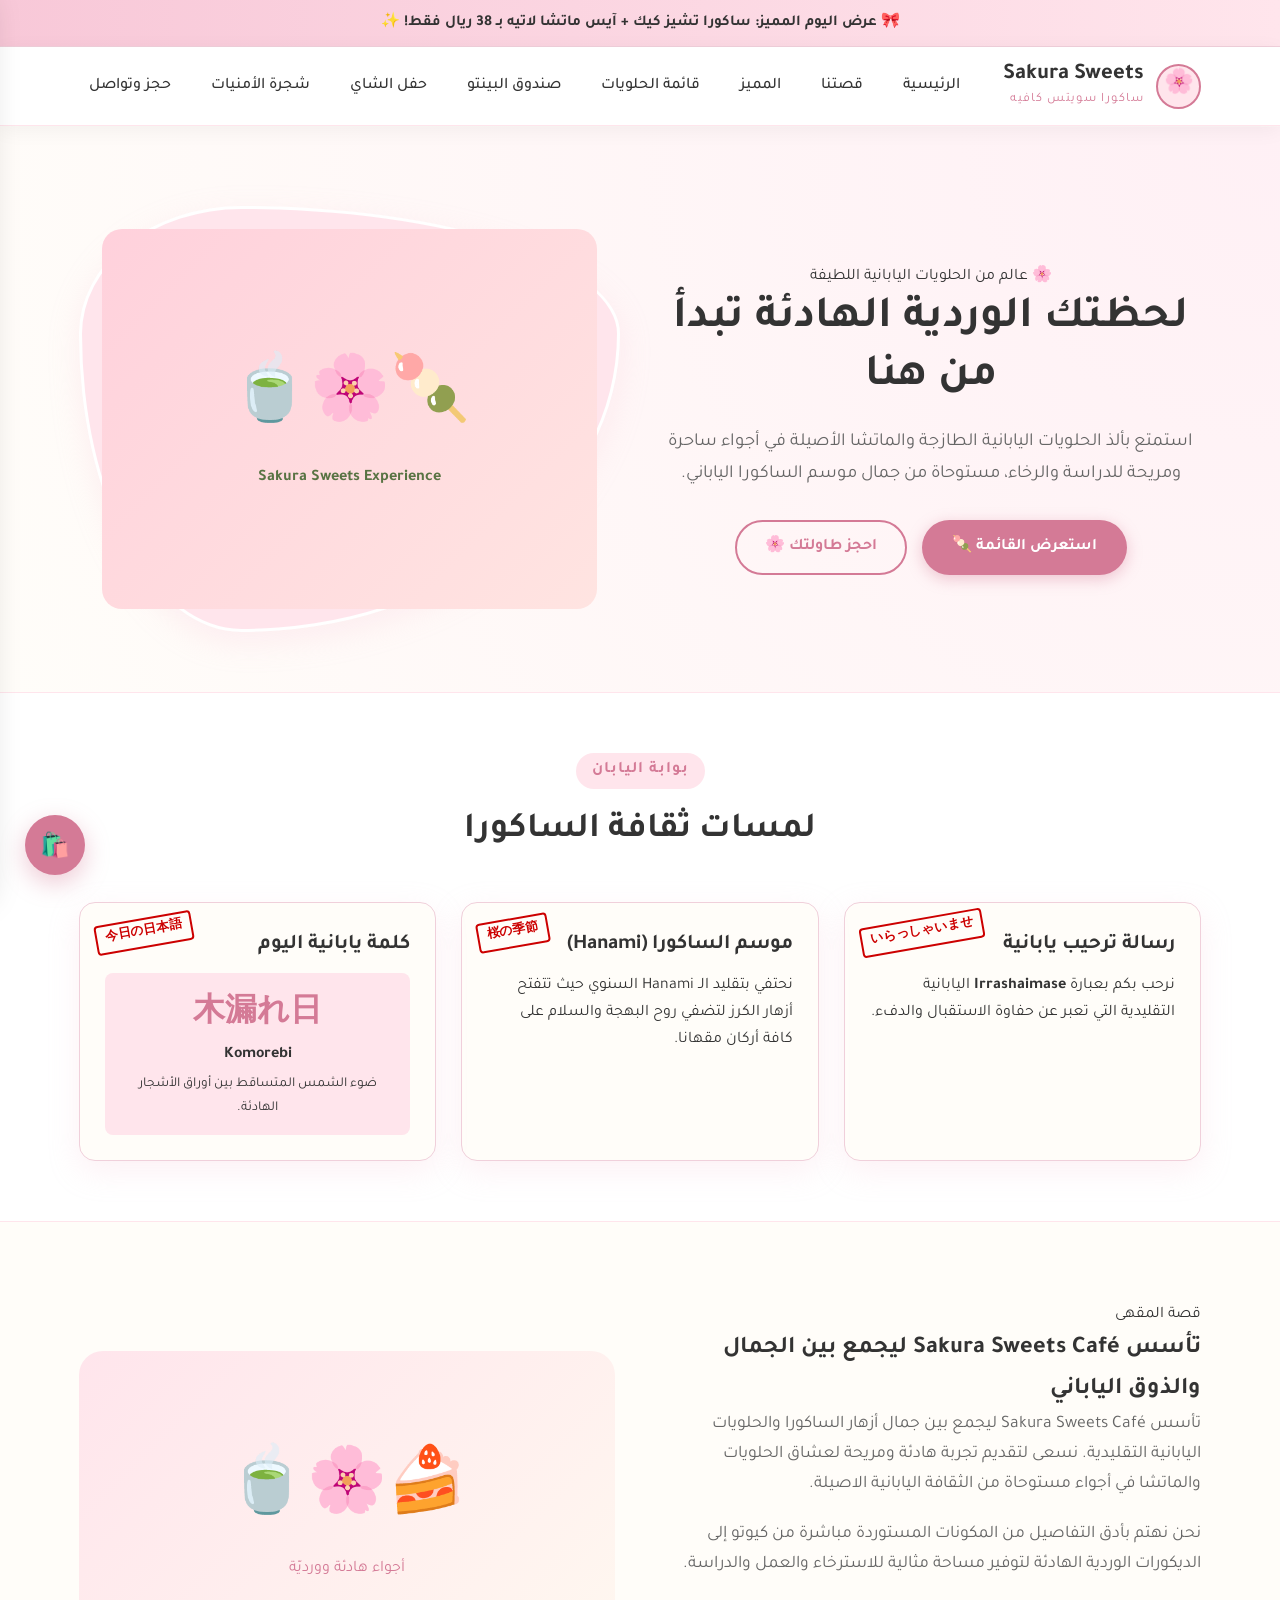
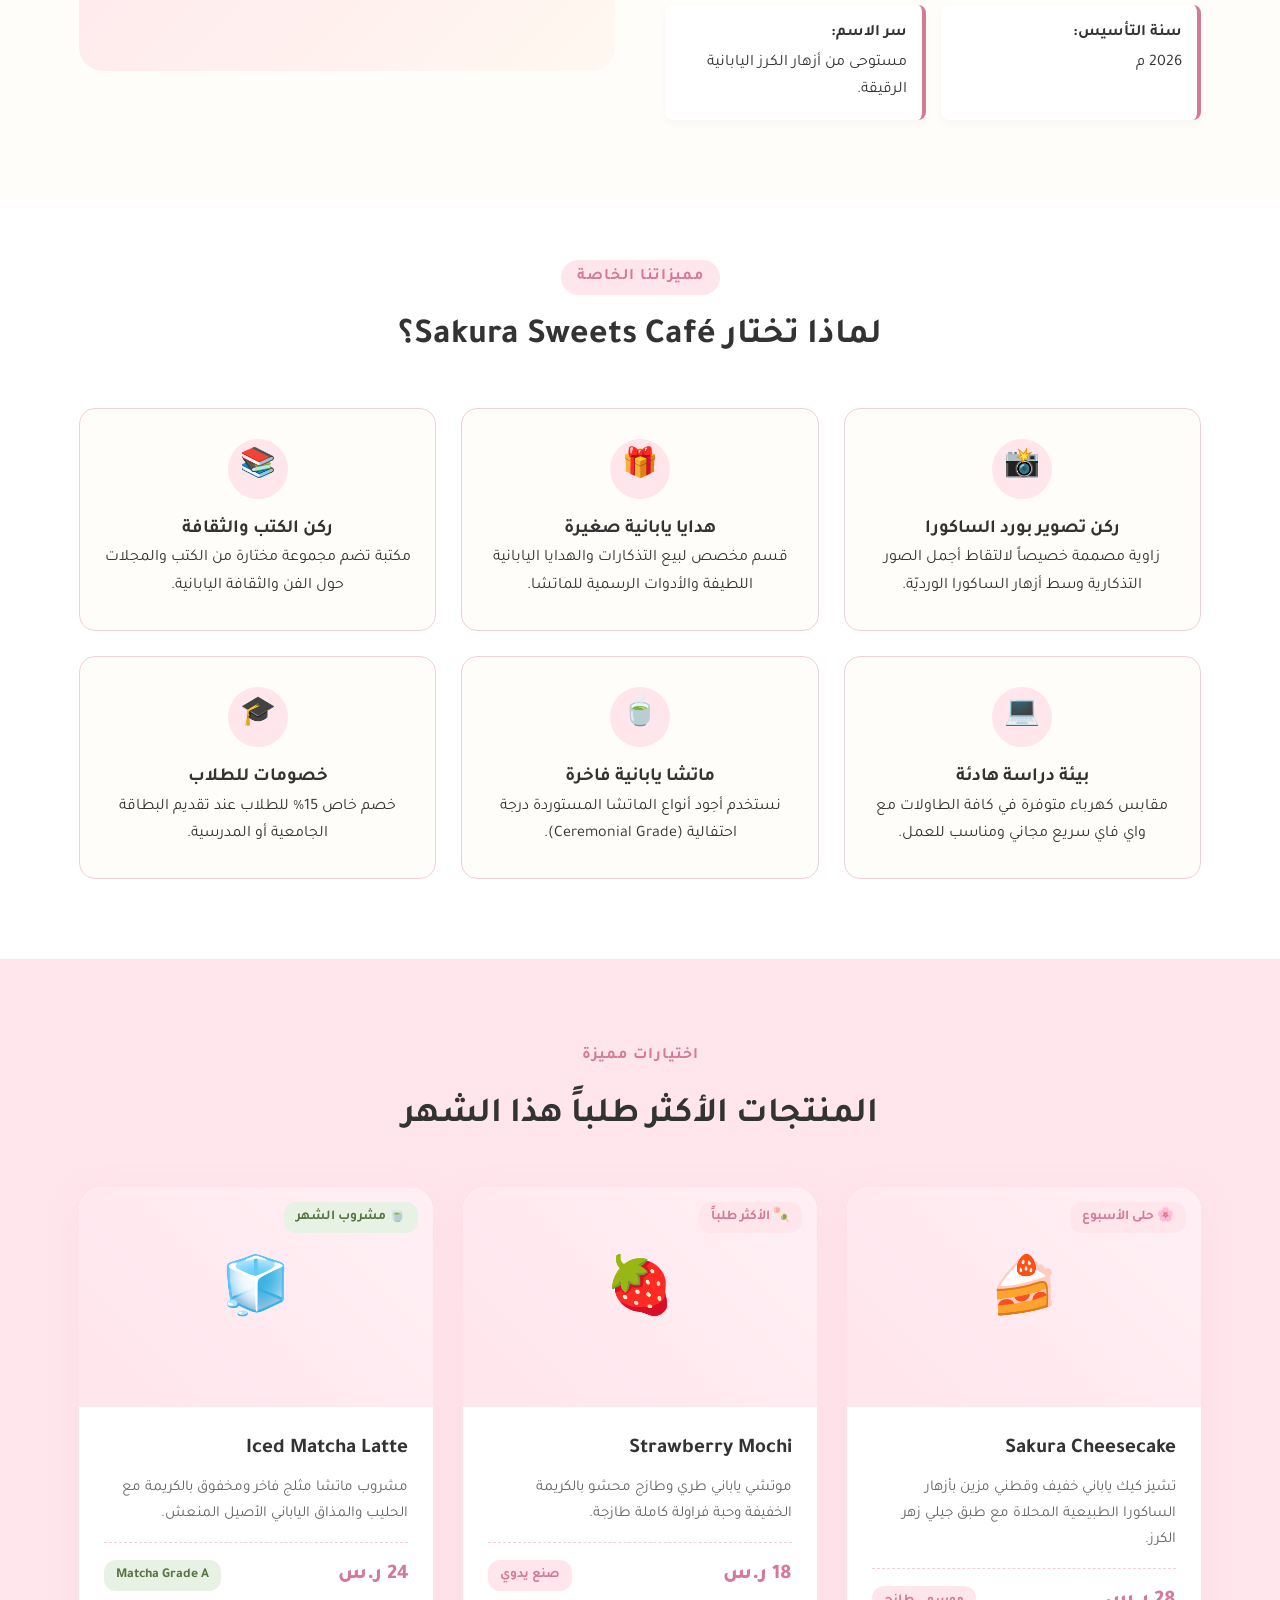
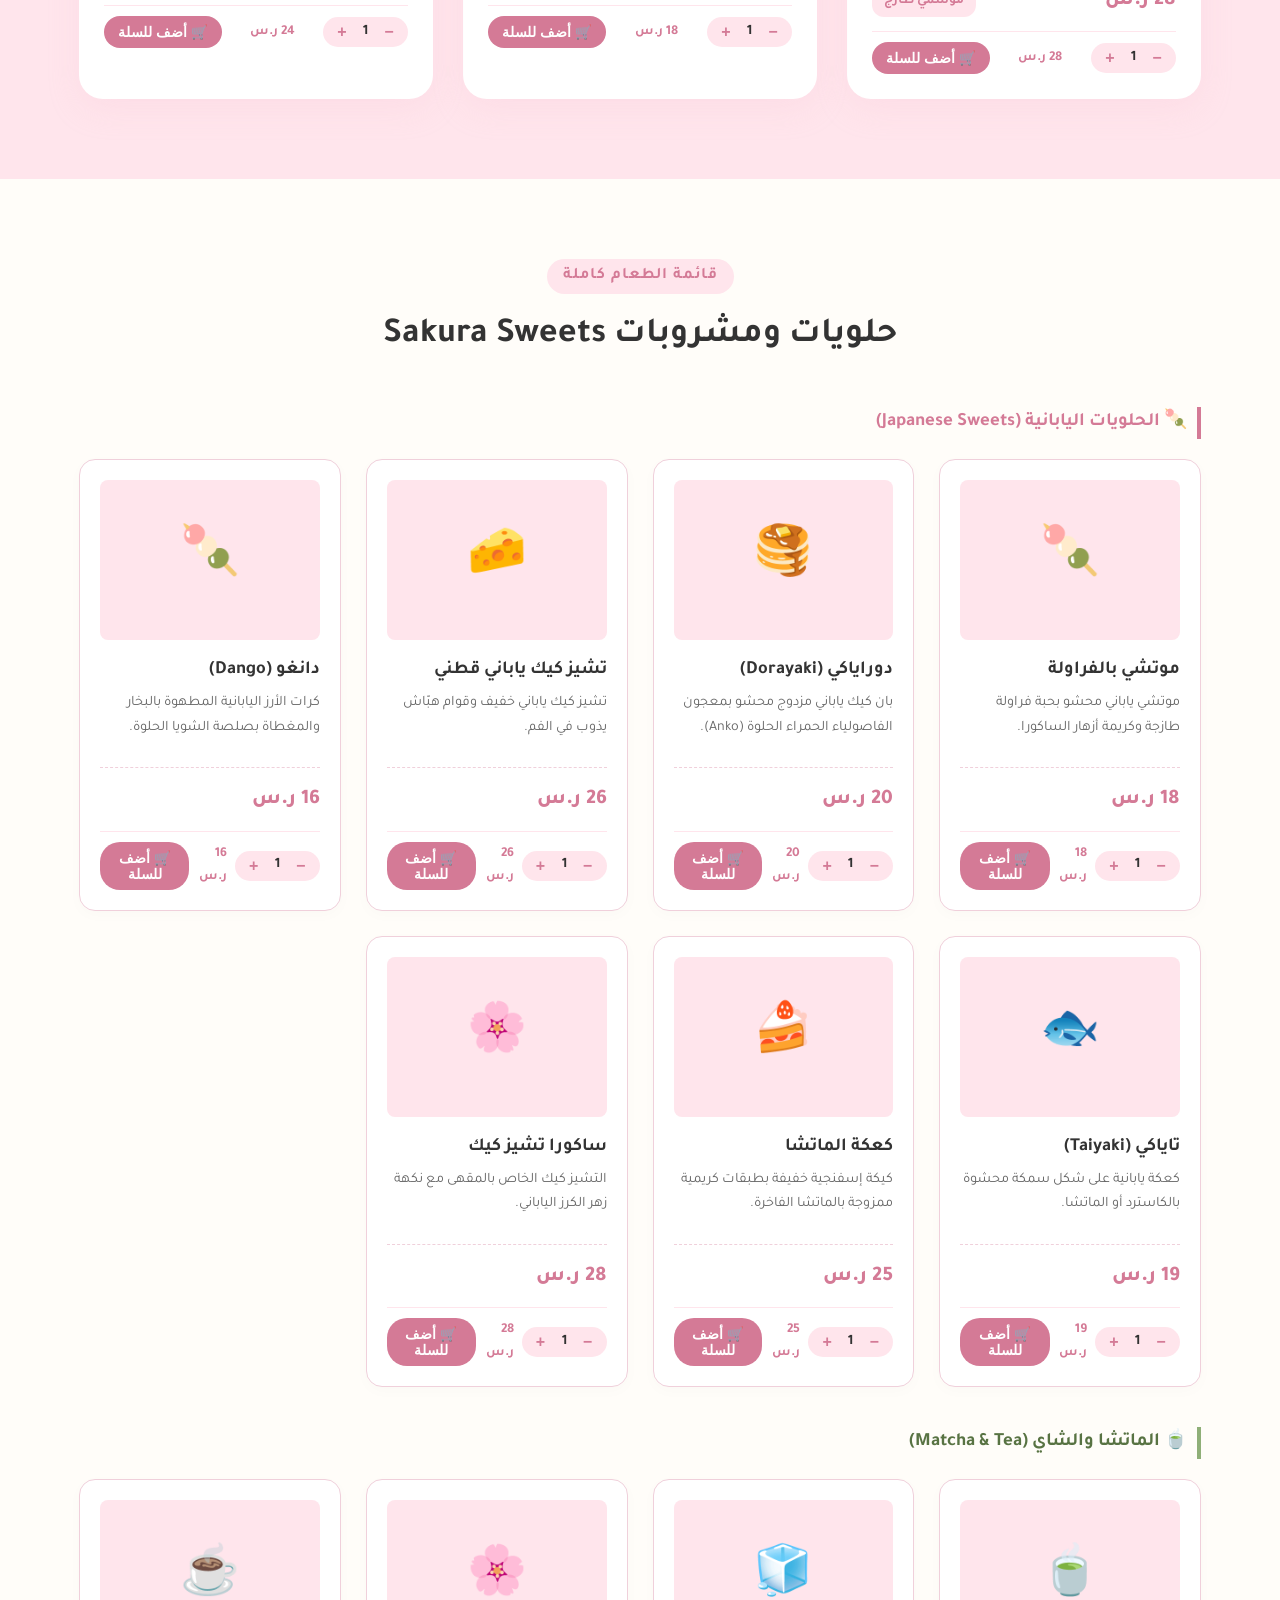
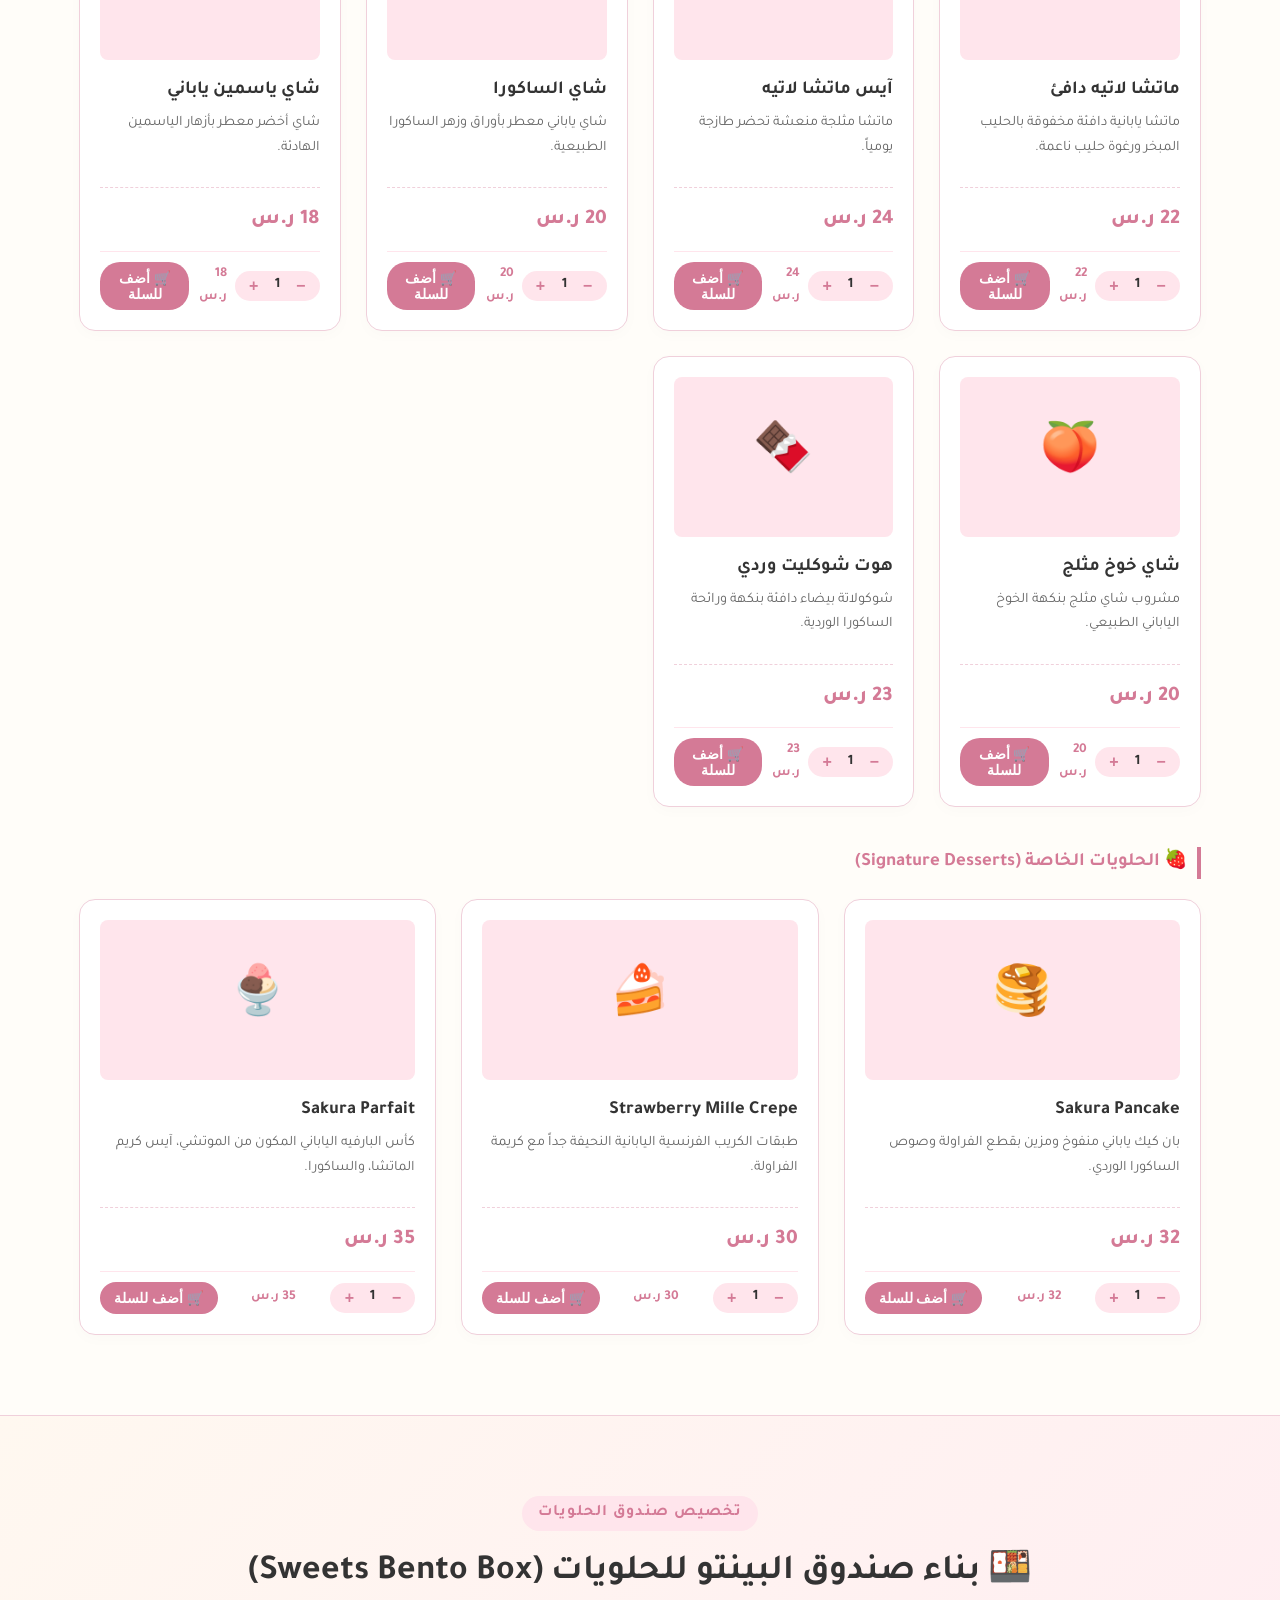
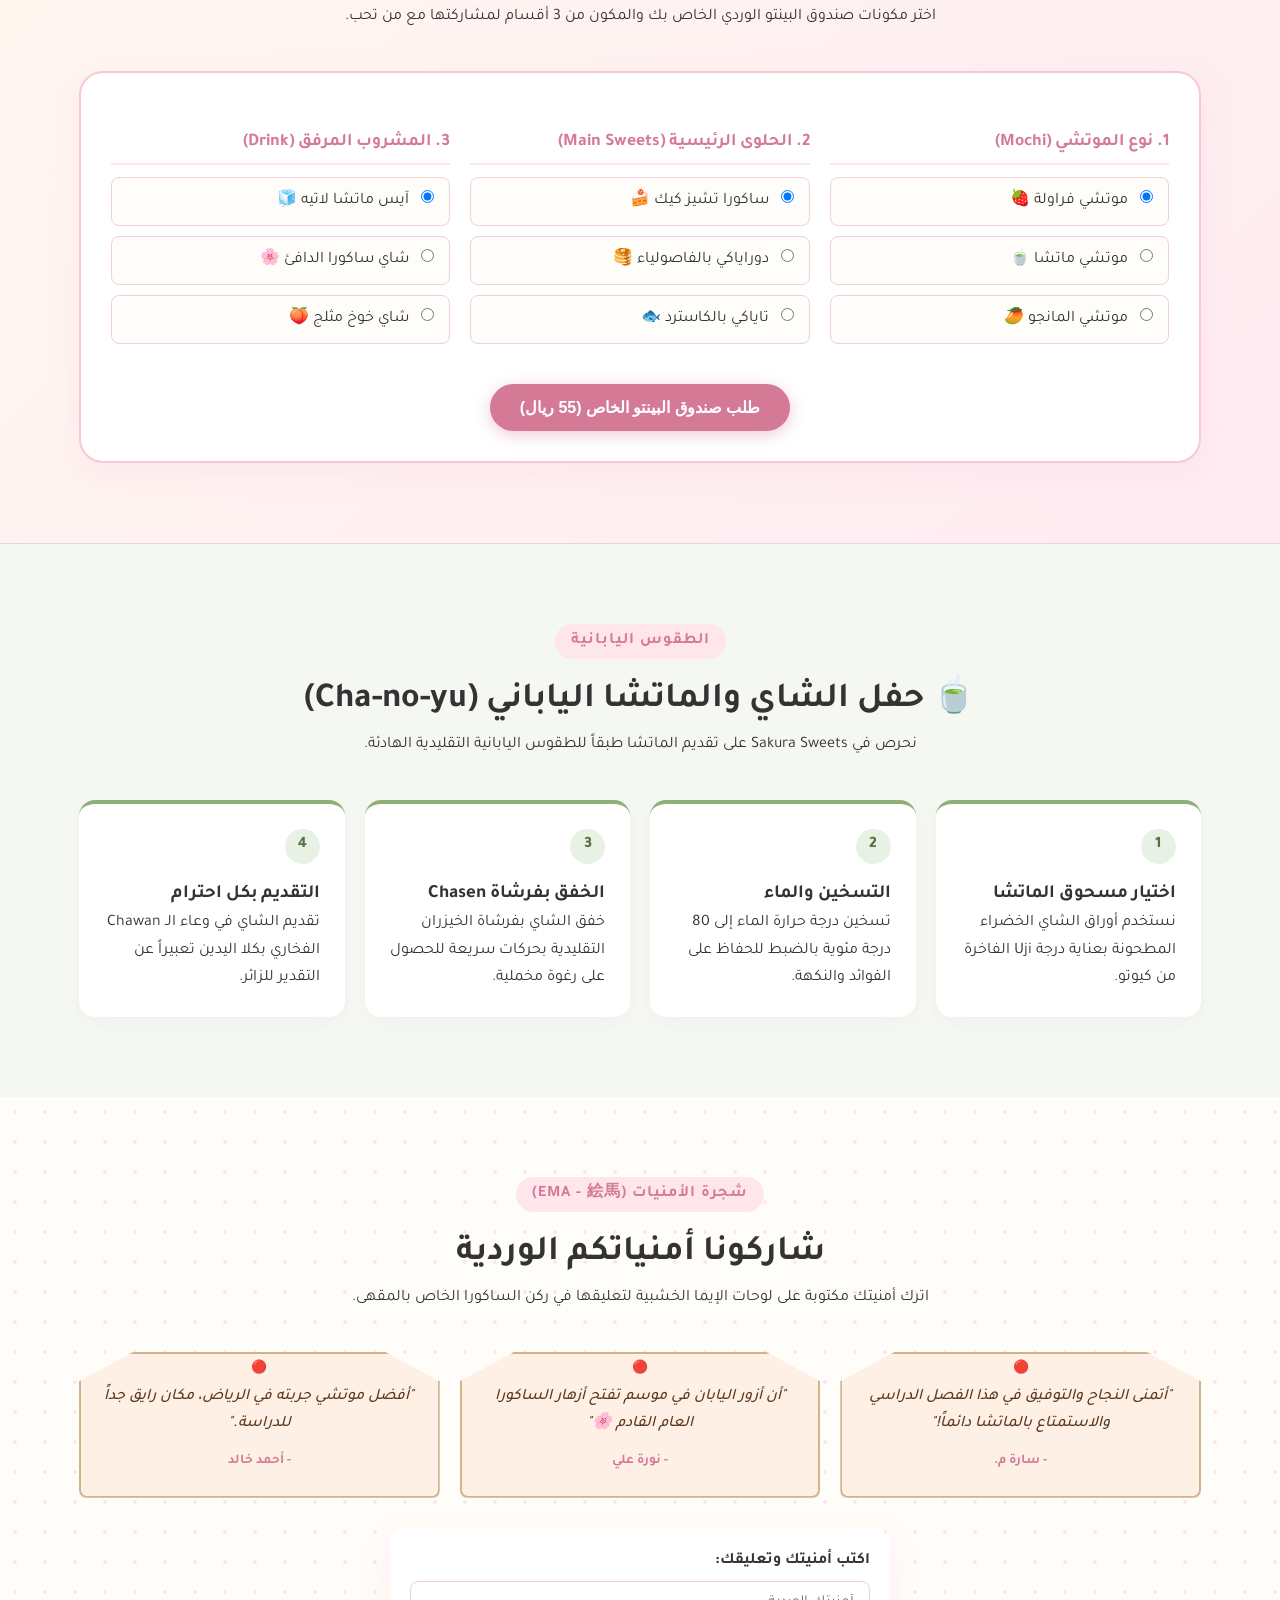
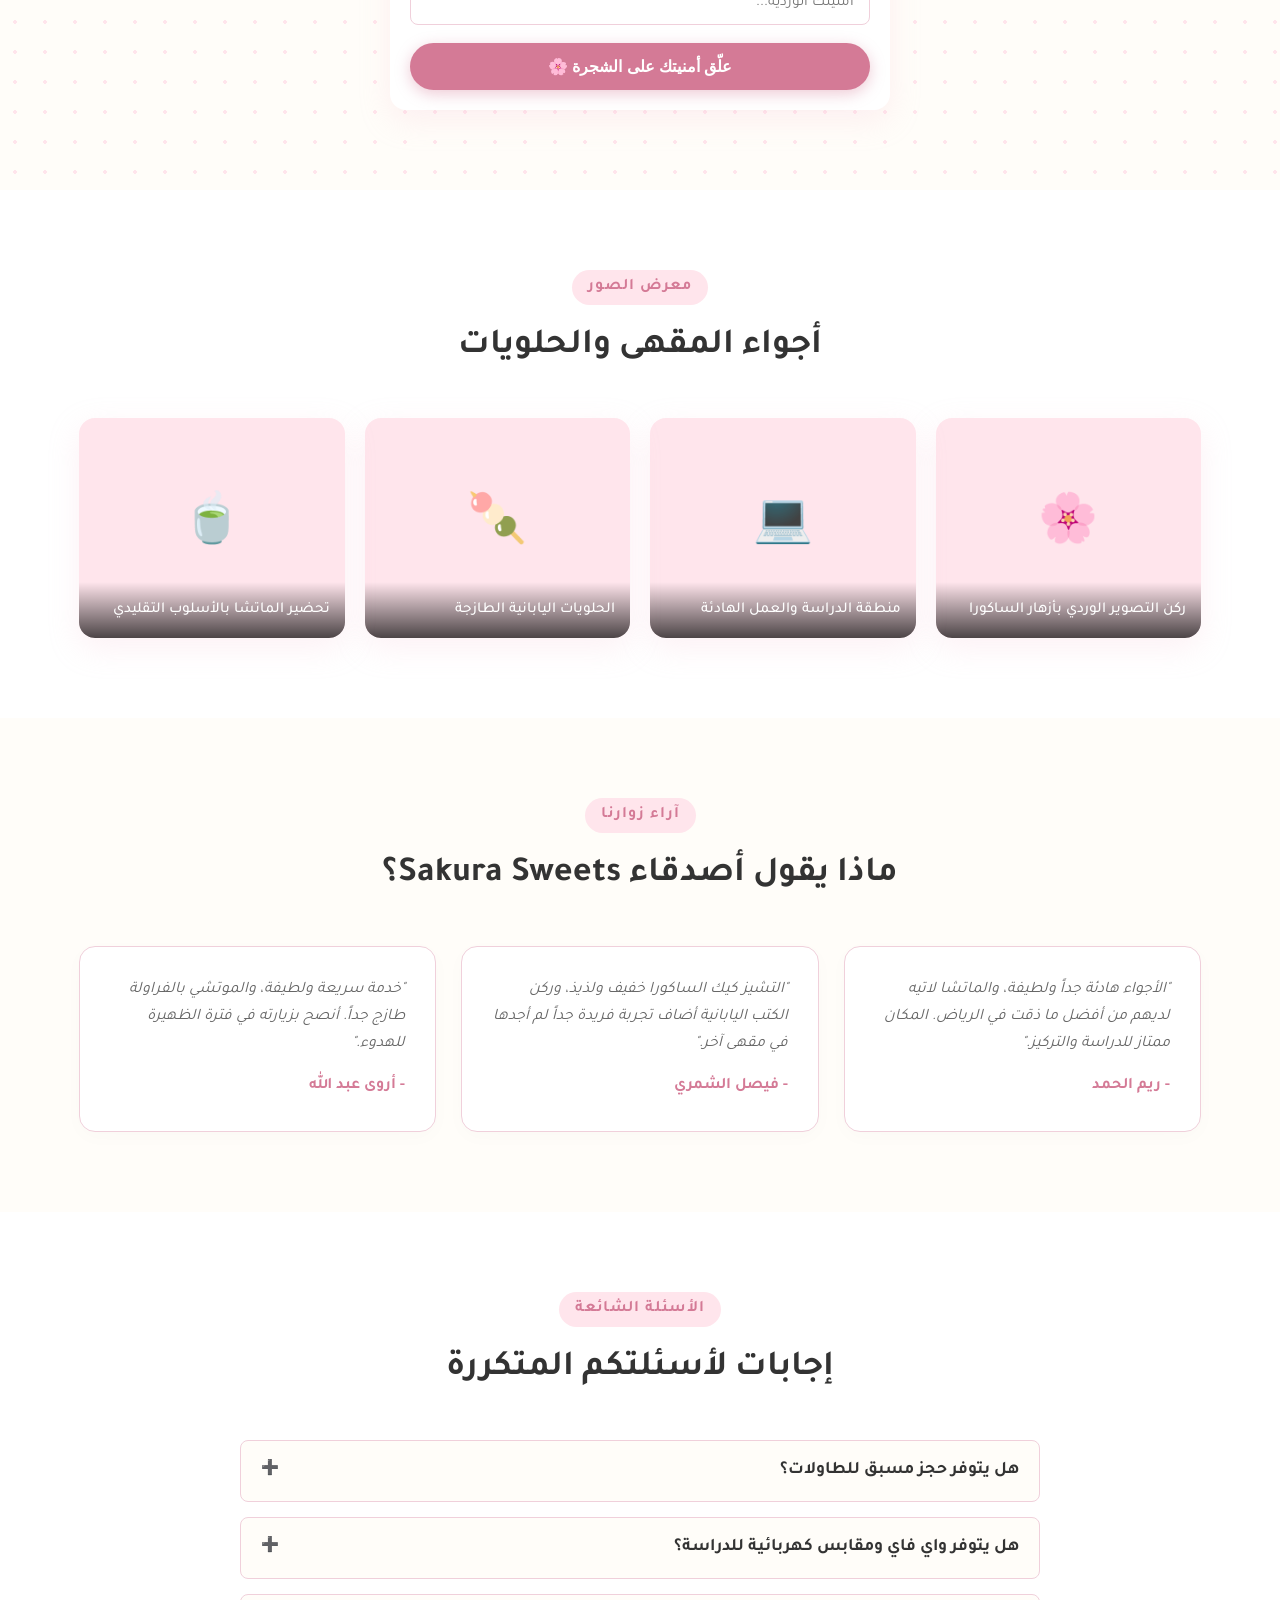
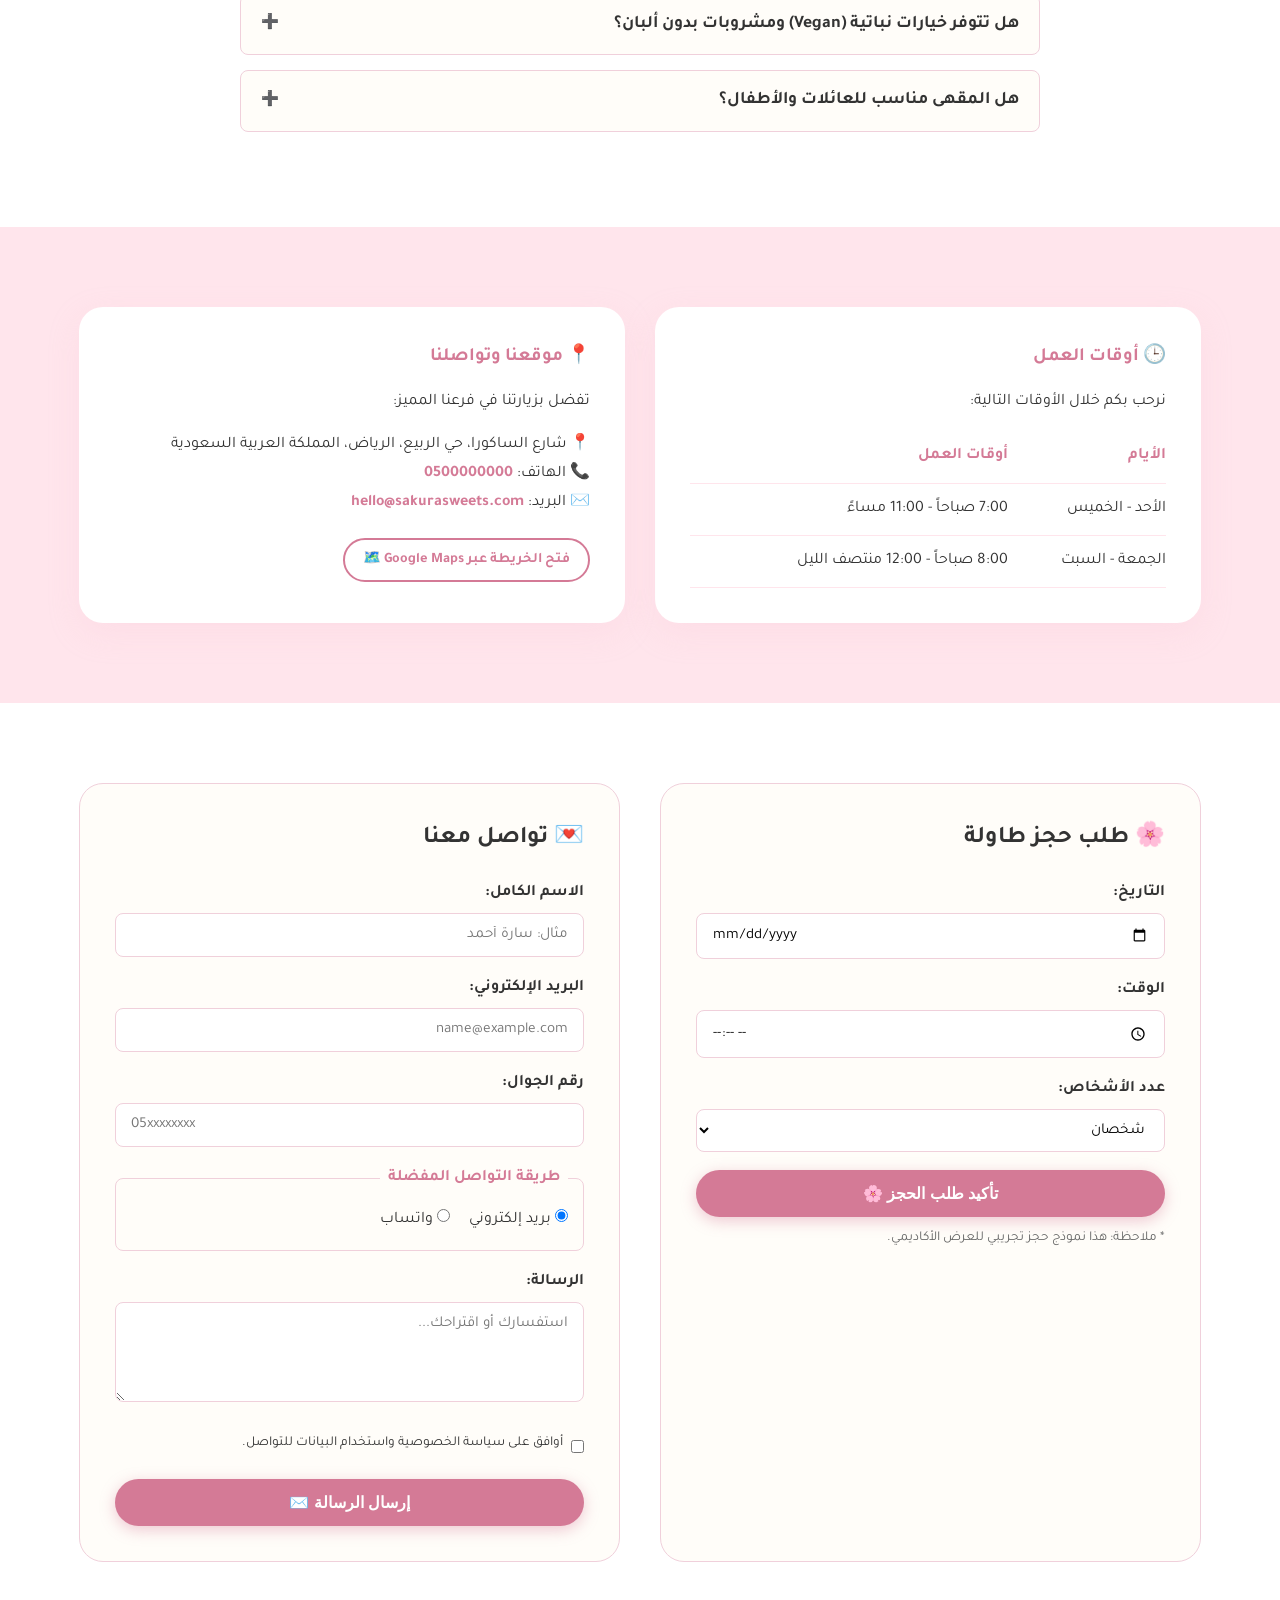
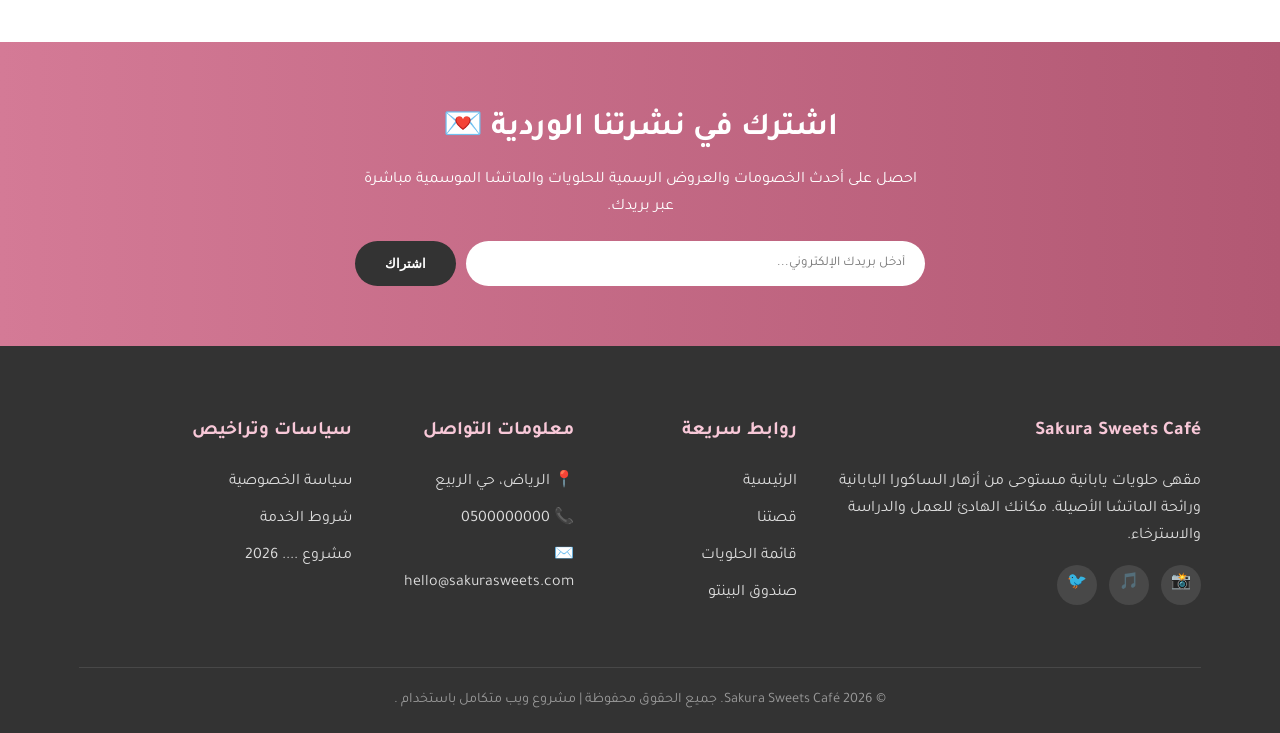
==== commit 1b0f9b32: "Update print statement from 'Hello' to 'Goodbye'" ====
--- a/index.html
+++ b/index.html
@@ -3,7 +3,7 @@
 <head>
   <meta charset="UTF-8">
   <meta name="viewport" content="width=device-width, initial-scale=1.0">
-  <title>Sakura Sweets Café | مقهى الحلويات اليابانية والماتشا</title>
+  <title>Sakura Sweets  | مقهى الحلويات اليابانية والماتشا</title>
   <meta name="description" content="مقهى حلويات يابانية مستوحى من أزهار الساكورا يقدم الموتشي، التشيز كيك القطني، والماتشا في أجواء وردية هادئة.">
   
   <!-- Font Tajawal -->
@@ -1215,7 +1215,7 @@
       <div class="logo-area">
         <div class="logo-badge" aria-hidden="true">🌸</div>
         <div class="logo-title">
-          <h1>Sakura Sweets Café</h1>
+          <h1>Sakura Sweets</h1>
           <span>ساكورا سويتس كافيه</span>
         </div>
       </div>
@@ -2034,4 +2034,4 @@
   </footer>
   <script src="cart.js"></script>
 </body>
-</html>+</html>
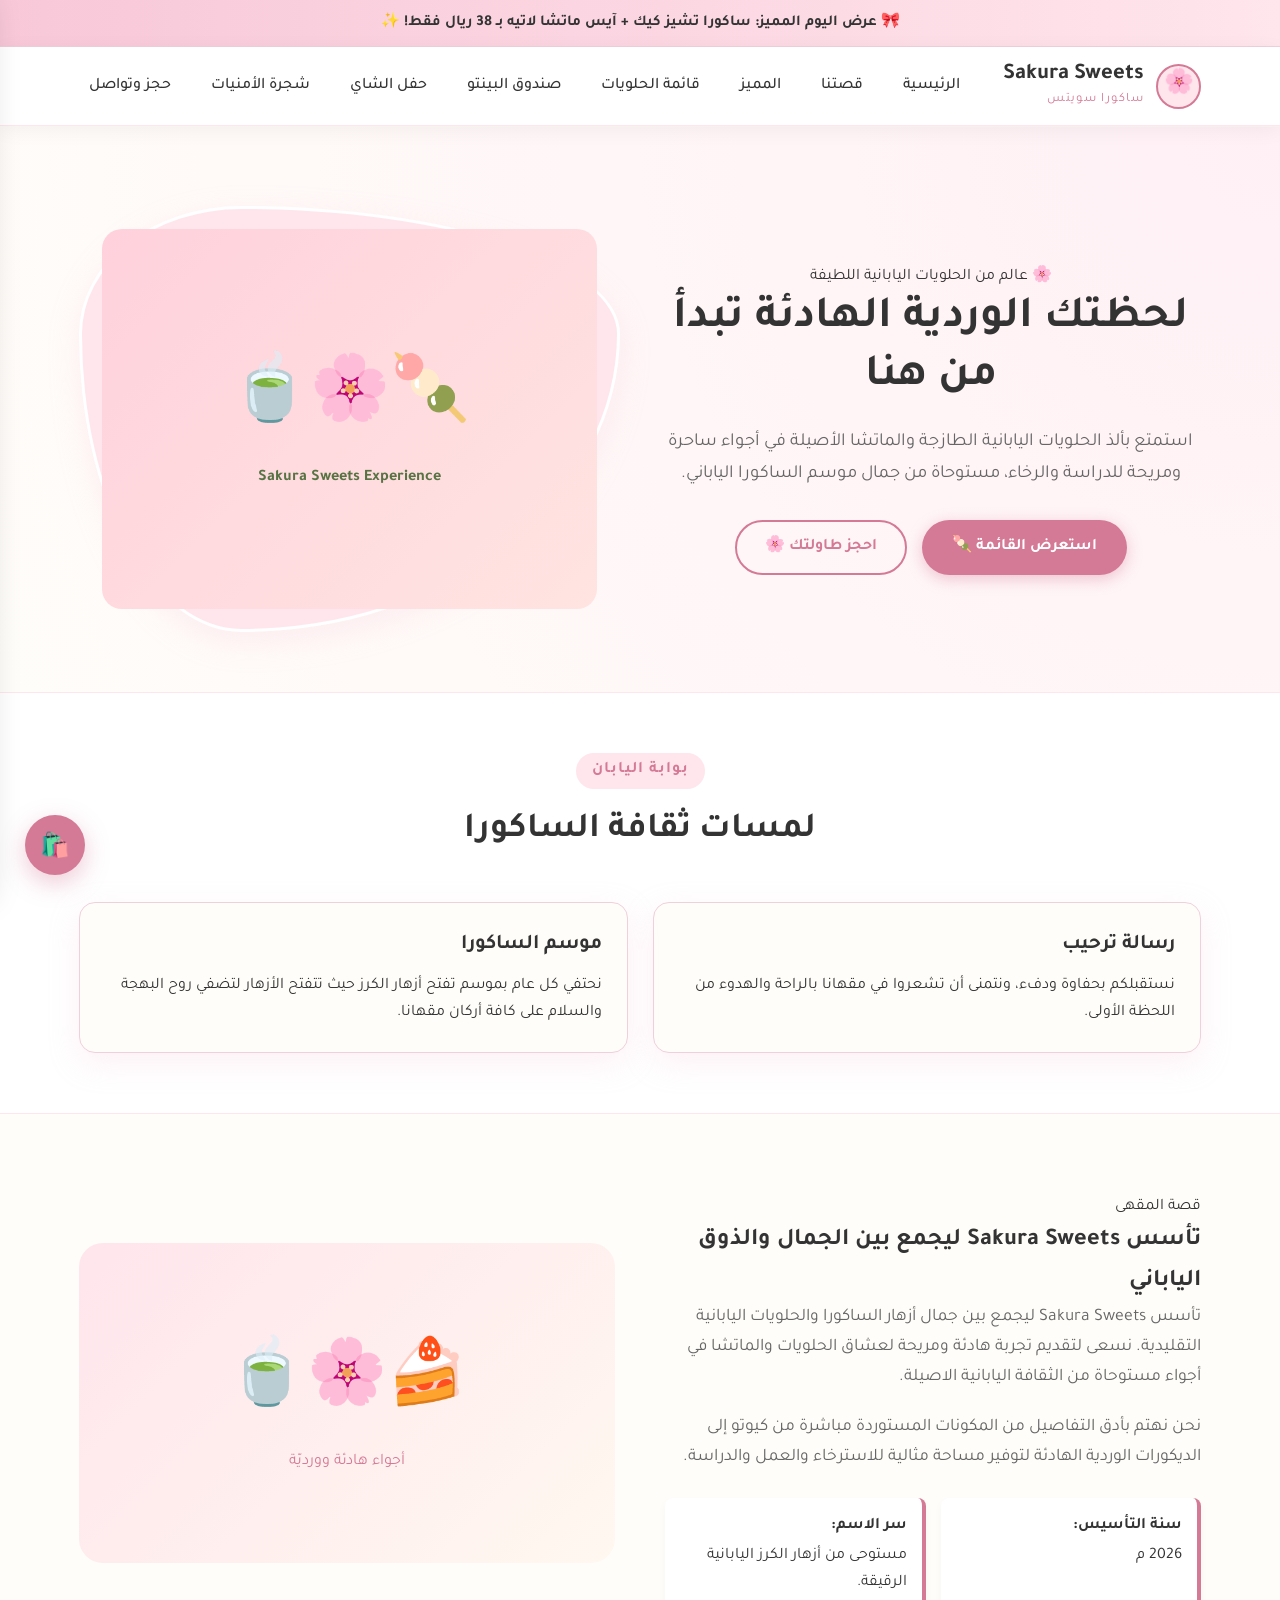
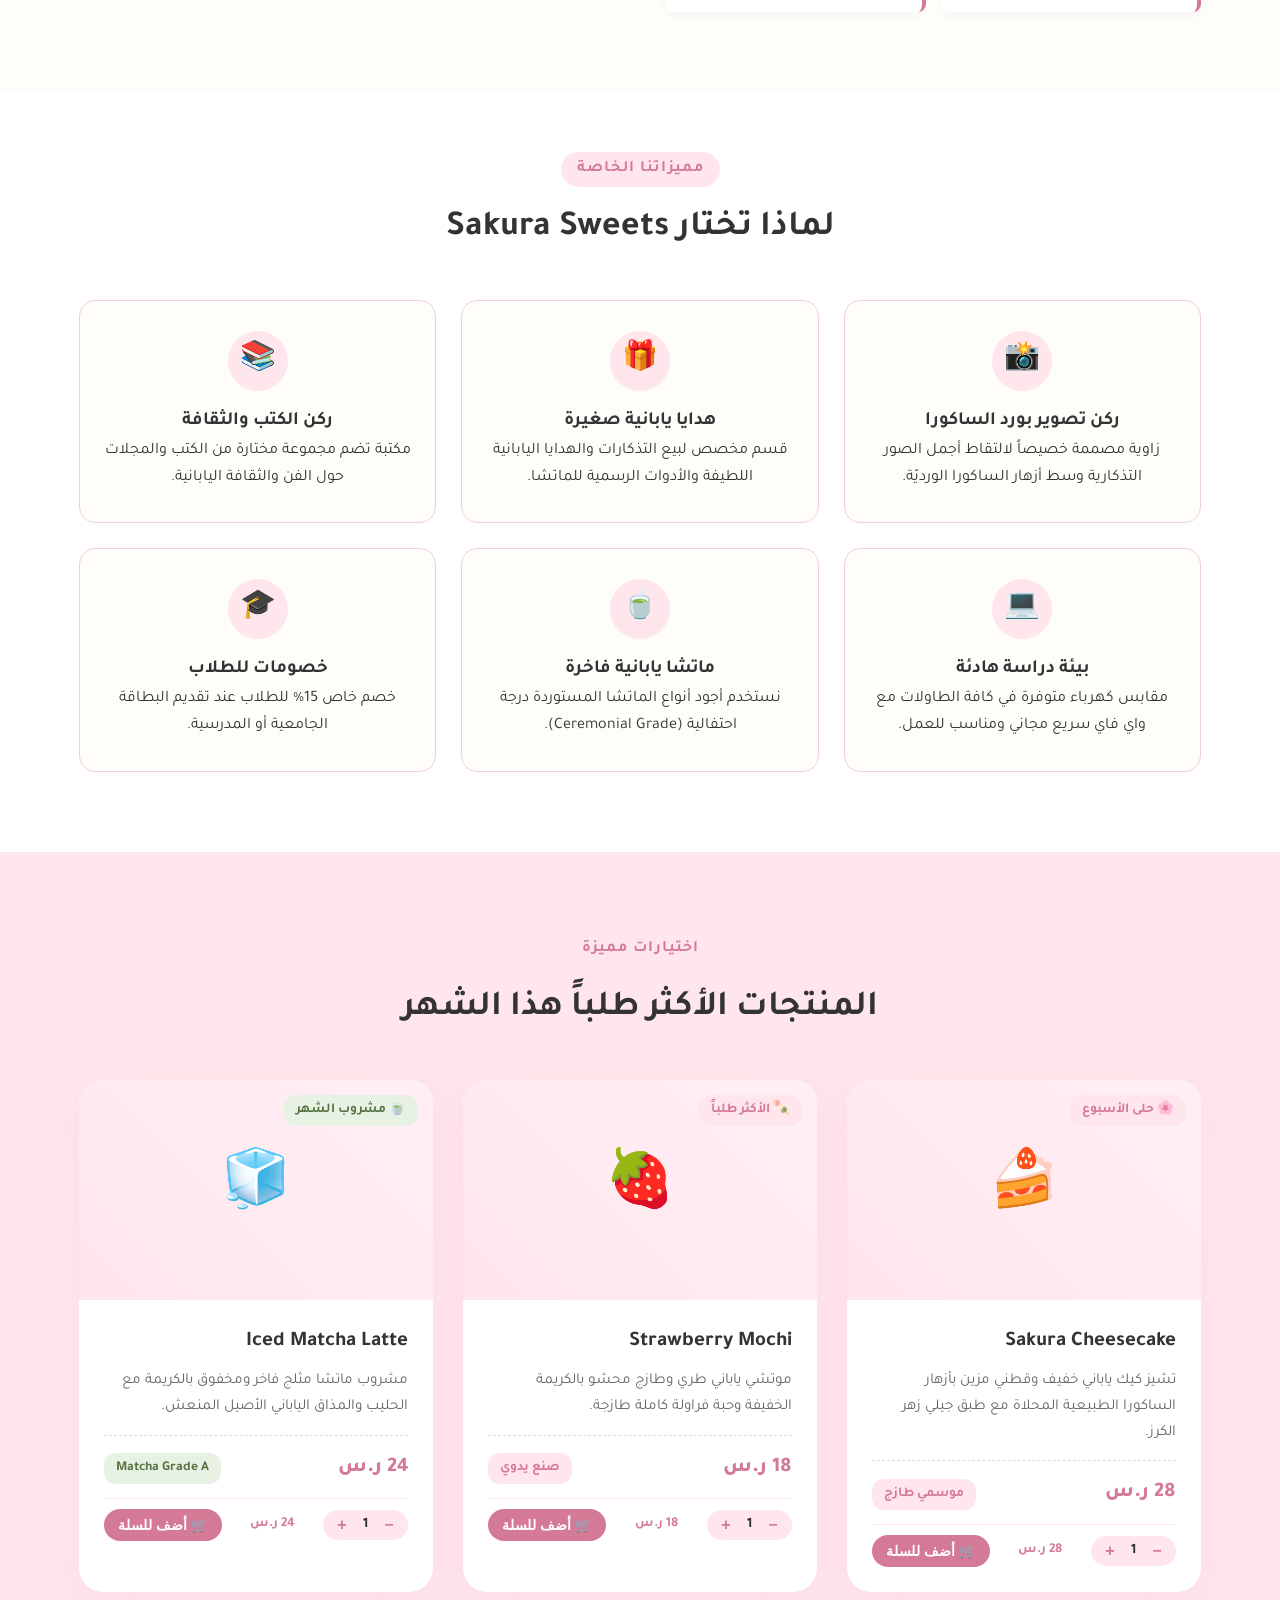
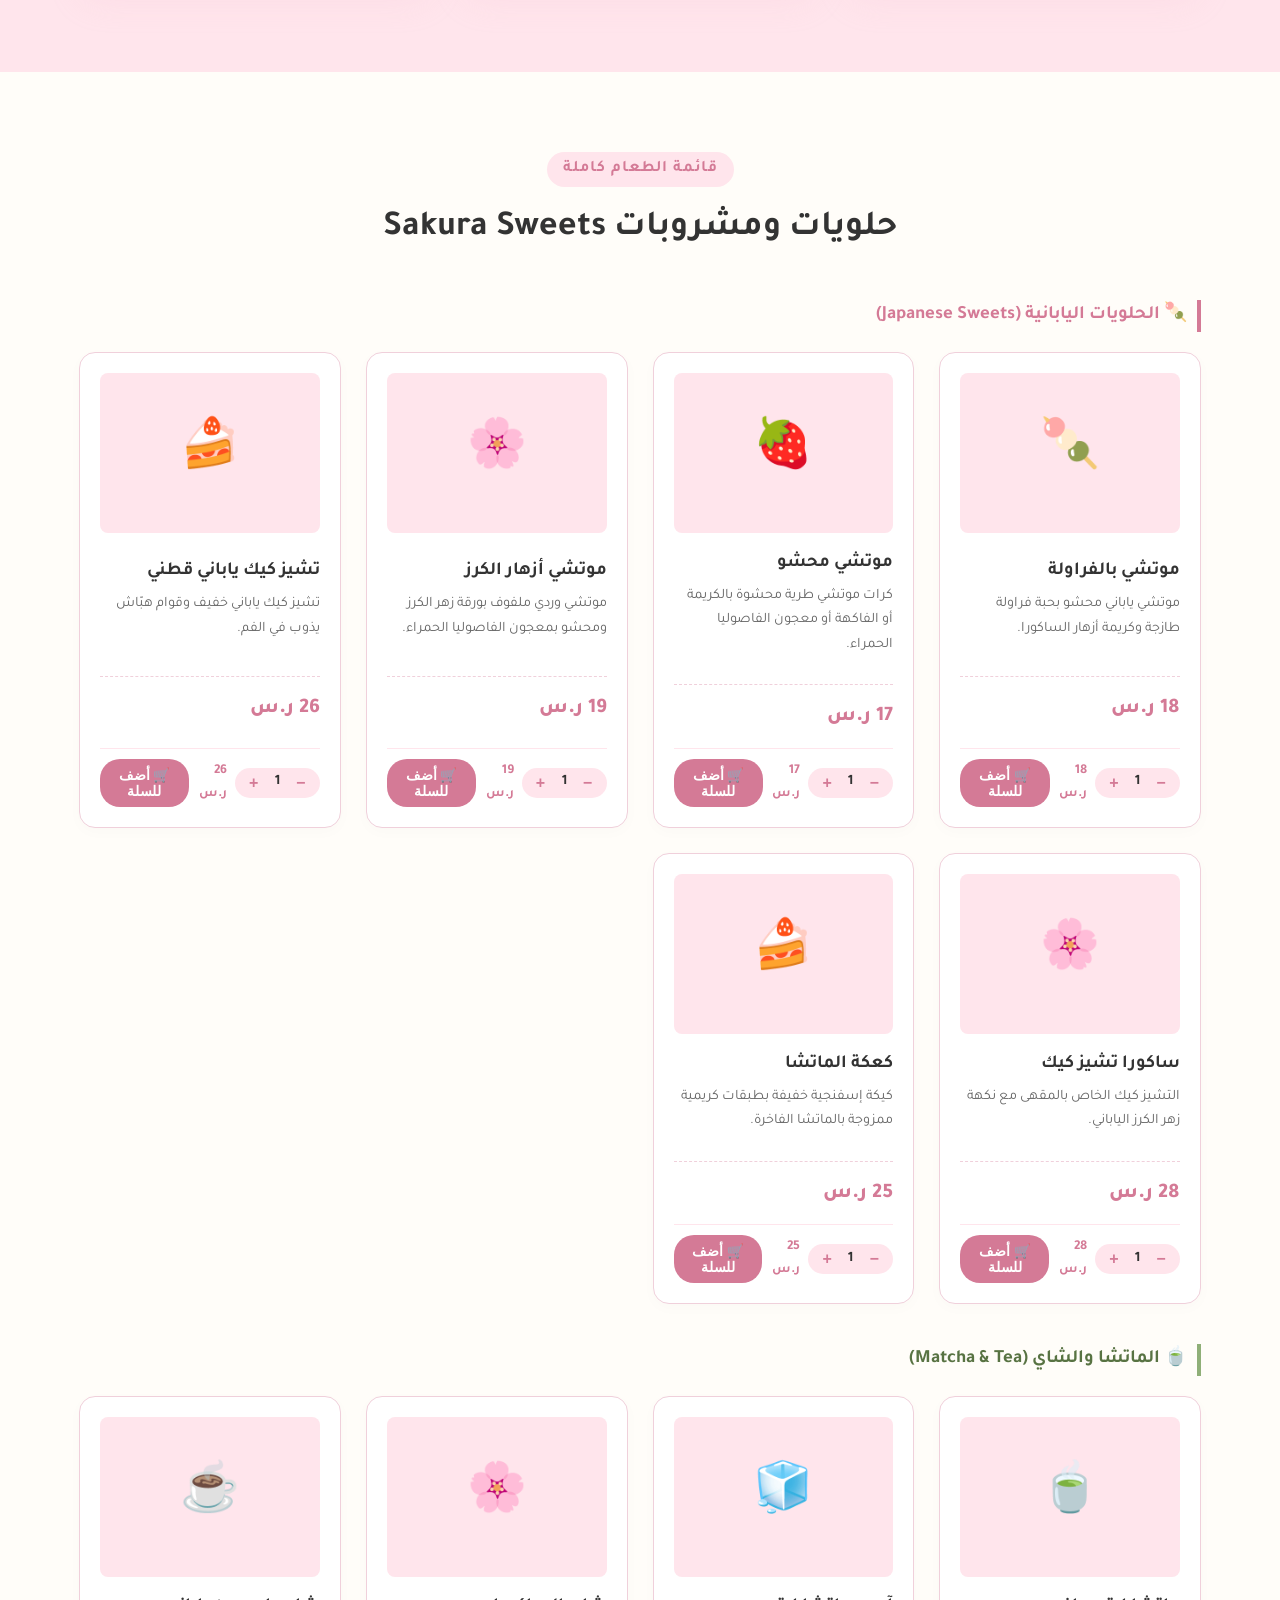
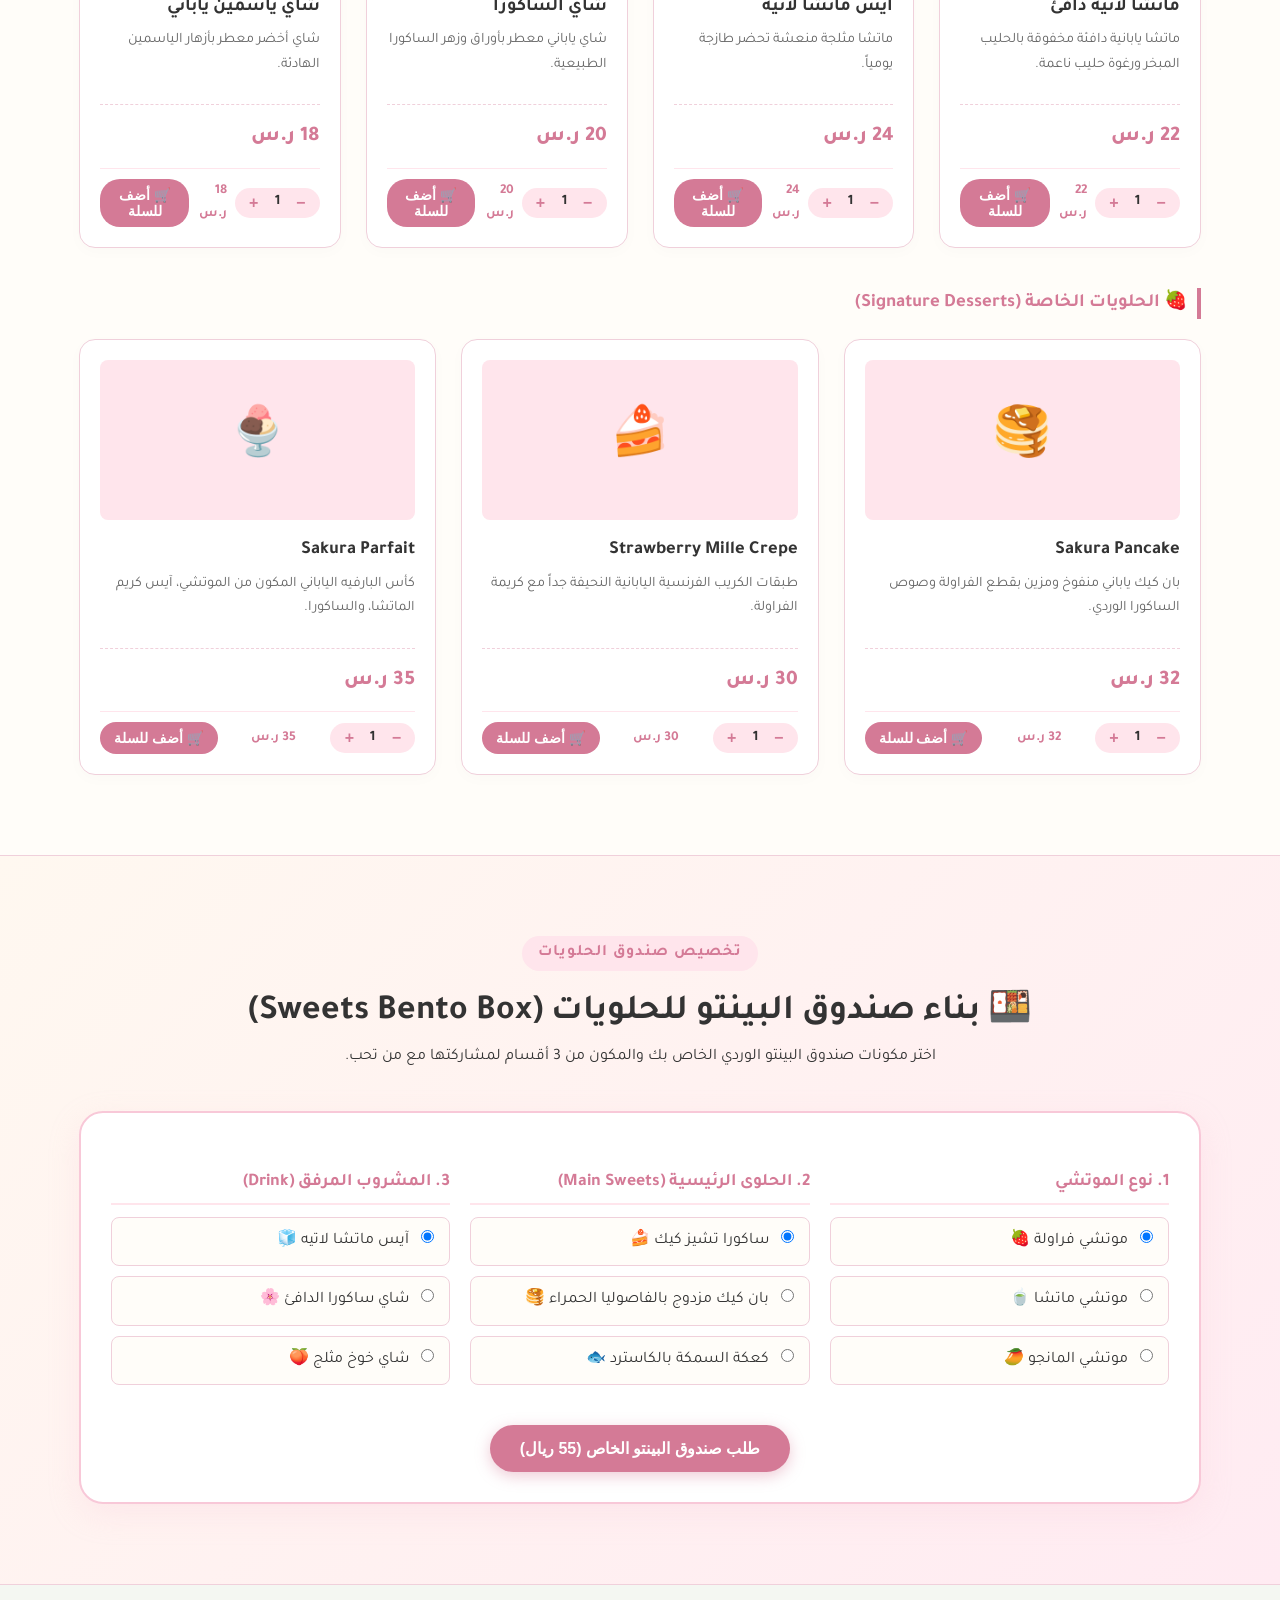
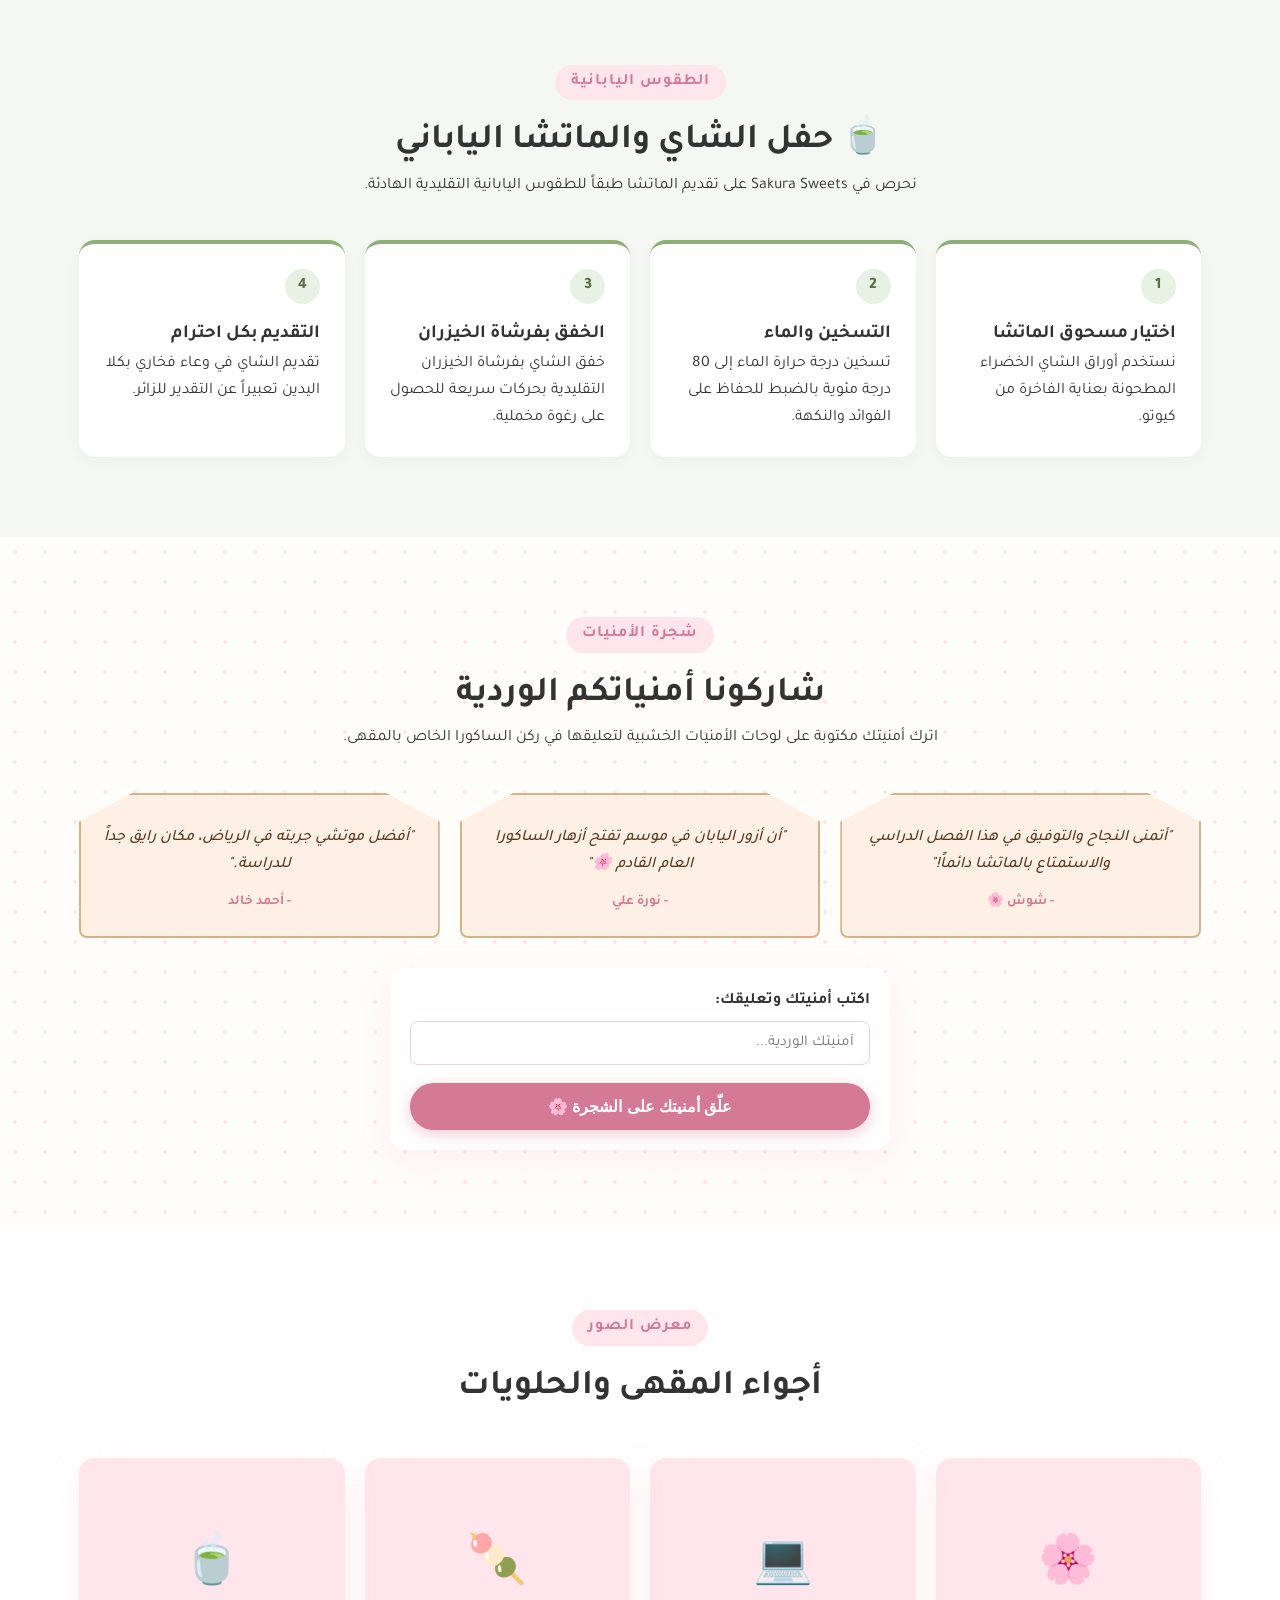
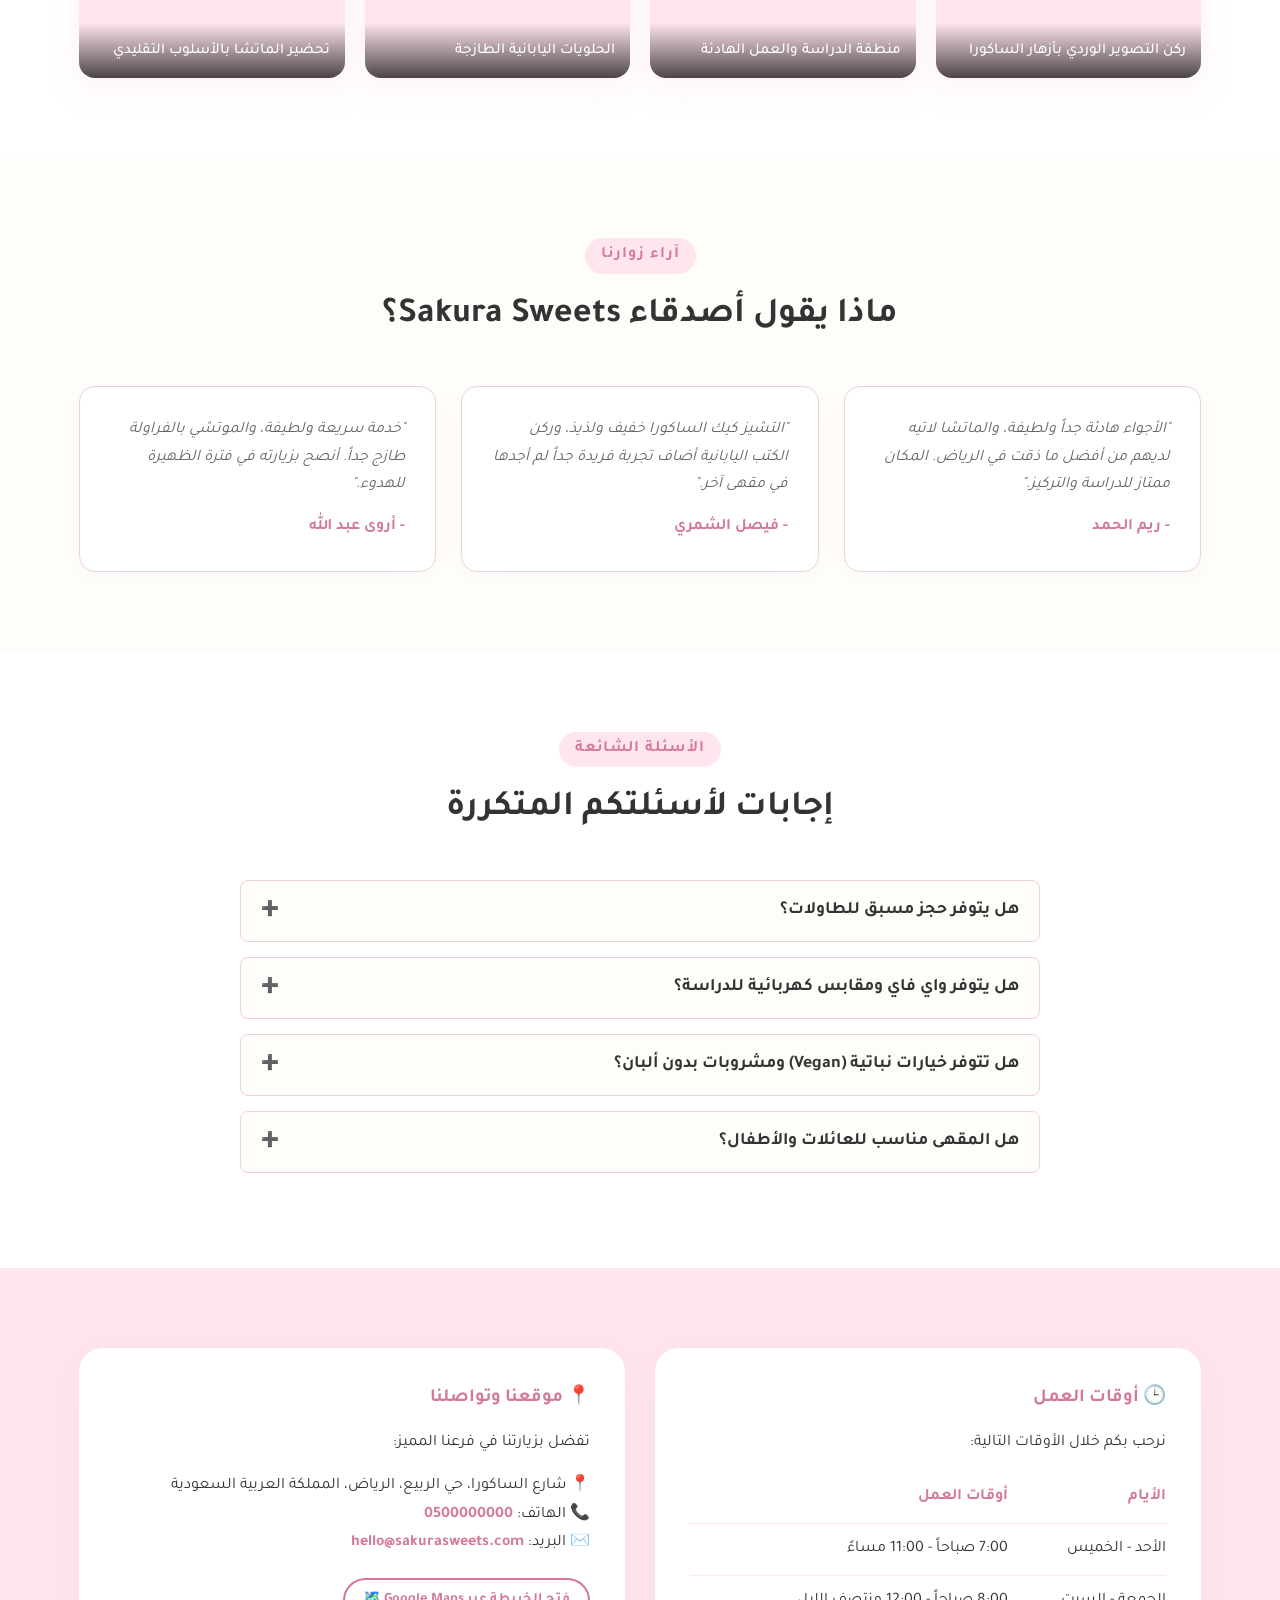
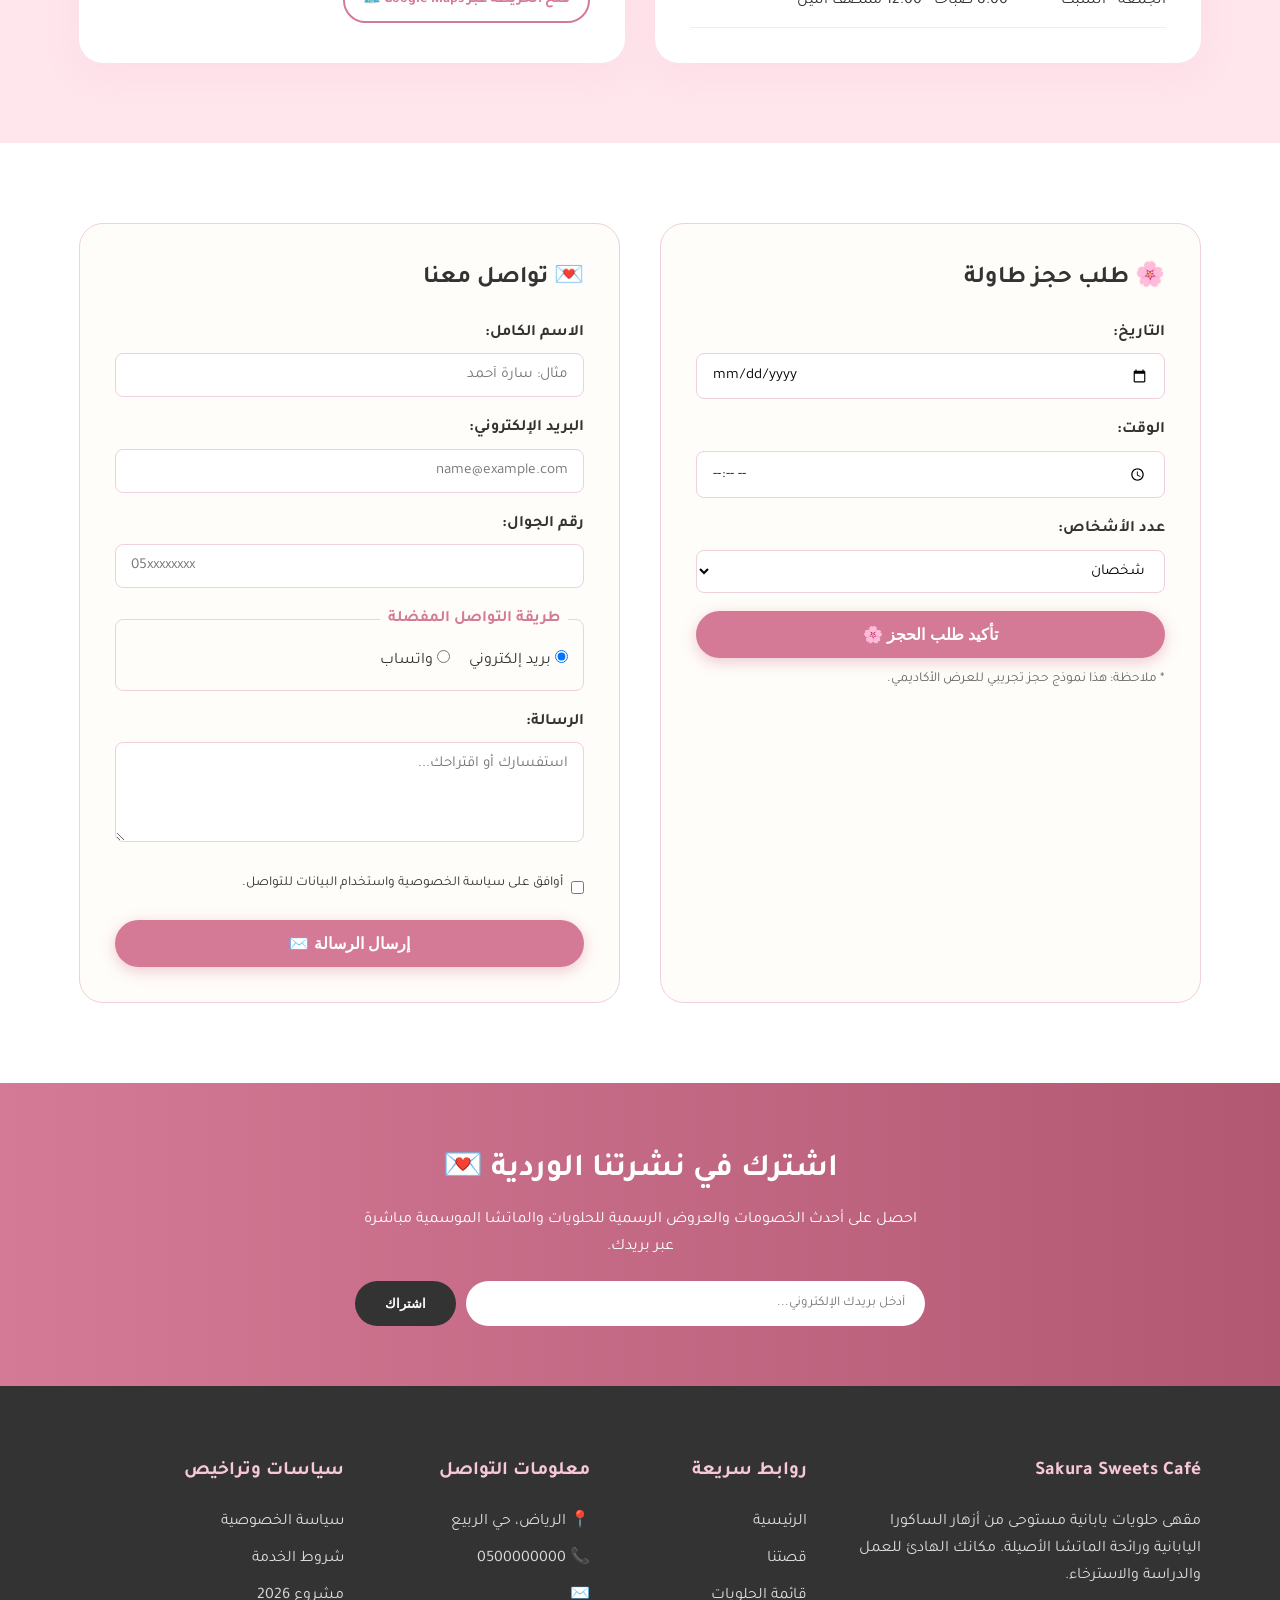
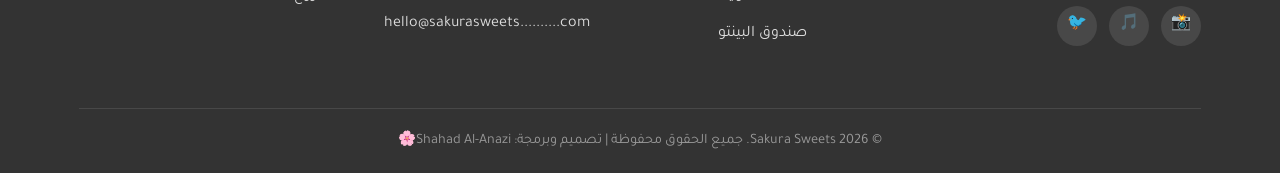
==== commit 26368df8: "Add files via upload" ====
--- a/index.html
+++ b/index.html
@@ -3,13 +3,15 @@
 <head>
   <meta charset="UTF-8">
   <meta name="viewport" content="width=device-width, initial-scale=1.0">
-  <title>Sakura Sweets  | مقهى الحلويات اليابانية والماتشا</title>
+  <title>Sakura Sweets Café | مقهى الحلويات اليابانية والماتشا</title>
   <meta name="description" content="مقهى حلويات يابانية مستوحى من أزهار الساكورا يقدم الموتشي، التشيز كيك القطني، والماتشا في أجواء وردية هادئة.">
   
   <!-- Font Tajawal -->
   <link rel="preconnect" href="https://fonts.googleapis.com">
   <link rel="preconnect" href="https://fonts.gstatic.com" crossorigin>
   <link href="https://fonts.googleapis.com/css2?family=Tajawal:wght@400;500;700;800&display=swap" rel="stylesheet">
+
+  <link rel="stylesheet" href="cart.css">
 
   <style>
     /* ==========================================
@@ -68,7 +70,6 @@
       list-style: none;
     }
 
-    /* Container Utility */
     .container {
       width: 90%;
       max-width: 1200px;
@@ -76,7 +77,6 @@
       padding: 0 15px;
     }
 
-    /* Section Typography */
     .section-header {
       text-align: center;
       margin-bottom: 40px;
@@ -101,7 +101,6 @@
       margin-top: 8px;
     }
 
-    /* Buttons */
     .btn {
       display: inline-flex;
       align-items: center;
@@ -156,9 +155,7 @@
       color: var(--matcha-dark);
     }
 
-    /* ==========================================
-       1. ANNOUNCEMENT BAR & HEADER
-       ========================================== */
+    /* ANNOUNCEMENT BAR & HEADER */
     .announcement-bar {
       background: linear-gradient(90deg, var(--pink-primary), var(--pink-soft));
       color: var(--text-dark);
@@ -234,7 +231,6 @@
       background-color: var(--pink-soft);
     }
 
-    /* CSS-Only Mobile Toggle Menu */
     .menu-toggle {
       display: none;
     }
@@ -246,12 +242,7 @@
       color: var(--text-dark);
     }
 
-    /* ==========================================
-       2. HERO SECTION
-       ========================================== */
-  /* ==========================================
-       2. HERO SECTION
-       ========================================== */
+    /* HERO SECTION */
     .hero-section {
       padding: 80px 0 60px;
       background: radial-gradient(circle at top right, #FFF0F5, var(--cream-bg));
@@ -267,7 +258,7 @@
     }
 
     .hero-content {
-      text-align: center; /* توسيص النصوص داخل قسم المحتوى */
+      text-align: center;
       display: flex;
       flex-direction: column;
       align-items: center;
@@ -285,14 +276,14 @@
       font-size: 1.15rem;
       color: var(--text-muted);
       margin-bottom: 30px;
-      text-align: center; /* توسيص الفقرة */
+      text-align: center;
     }
 
     .hero-buttons {
       display: flex;
       gap: 15px;
       flex-wrap: wrap;
-      justify-content: center; /* توسيص الأزرار في المنتصف */
+      justify-content: center;
     }
 
     .hero-image-wrap {
@@ -321,9 +312,7 @@
       font-size: 4rem;
     }
 
-    /* ==========================================
-       3. JAPANESE GATEWAY & WELCOME
-       ========================================== */
+    /* JAPANESE GATEWAY */
     .japan-gateway {
       padding: 60px 0;
       background-color: #FFF;
@@ -346,19 +335,6 @@
       box-shadow: var(--box-shadow);
     }
 
-    .gateway-card .jp-stamp {
-      position: absolute;
-      top: 15px;
-      left: 15px;
-      border: 2px solid #C00;
-      color: #C00;
-      padding: 2px 8px;
-      font-weight: 800;
-      font-size: 0.8rem;
-      border-radius: 4px;
-      transform: rotate(-10deg);
-    }
-
     .gateway-card h3 {
       font-size: 1.3rem;
       margin-bottom: 10px;
@@ -380,14 +356,7 @@
       display: block;
     }
 
-    .word-romaji {
-      font-weight: 700;
-      color: var(--text-dark);
-    }
-
-    /* ==========================================
-       4. ABOUT SECTION
-       ========================================== */
+    /* ABOUT SECTION */
     .about-section {
       padding: 80px 0;
     }
@@ -426,9 +395,7 @@
       margin-bottom: 3px;
     }
 
-    /* ==========================================
-       5. SPECIAL CAFE FEATURES
-       ========================================== */
+    /* FEATURES */
     .features-section {
       padding: 60px 0 80px;
       background-color: #FFF;
@@ -467,9 +434,7 @@
       font-size: 1.8rem;
     }
 
-    /* ==========================================
-       6. FEATURED PRODUCTS (3 CARDS WITH BADGES)
-       ========================================== */
+    /* FEATURED PRODUCTS */
     .featured-section {
       padding: 80px 0;
       background-color: var(--pink-soft);
@@ -541,33 +506,9 @@
       color: var(--pink-dark);
     }
 
-    /* ==========================================
-       7. MENU SECTION (TABBED MENU VIA CSS ONLY)
-       ========================================== */
+    /* MENU SECTION */
     .menu-section {
       padding: 80px 0;
-    }
-
-    .menu-tabs {
-      display: flex;
-      justify-content: center;
-      gap: 15px;
-      margin-bottom: 40px;
-      flex-wrap: wrap;
-    }
-
-    .tab-btn {
-      padding: 10px 24px;
-      border-radius: 30px;
-      background-color: #FFF;
-      border: 1px solid var(--border-color);
-      font-weight: 700;
-      cursor: pointer;
-      transition: var(--transition);
-    }
-
-    .tab-btn:hover {
-      background-color: var(--pink-soft);
     }
 
     .menu-grid {
@@ -615,9 +556,7 @@
       margin-bottom: 12px;
     }
 
-    /* ==========================================
-       8. SWEETS BENTO BOX BUILDER (Interactive Pure CSS)
-       ========================================== */
+    /* BENTO BOX BUILDER */
     .bento-section {
       padding: 80px 0;
       background: linear-gradient(135deg, #FFF8F0, #FFEBF2);
@@ -667,12 +606,10 @@
       margin-left: 8px;
     }
 
-    /* ==========================================
-       9. TEA CEREMONY (Cha-no-yu)
-       ========================================== */
+    /* TEA CEREMONY */
     .tea-ceremony-section {
       padding: 80px 0;
-      background-color: #F4F7F2; /* Soft Matcha Tone */
+      background-color: #F4F7F2;
     }
 
     .tea-grid {
@@ -703,9 +640,7 @@
       margin-bottom: 15px;
     }
 
-    /* ==========================================
-       10. WISHING TREE (EMA BOARD)
-       ========================================== */
+    /* WISHING TREE */
     .wishing-tree-section {
       padding: 80px 0;
       background-image: radial-gradient(var(--pink-soft) 2px, transparent 0);
@@ -720,7 +655,7 @@
     }
 
     .ema-card {
-      background: #FFF0E5; /* Wooden Board Tone */
+      background: #FFF0E5;
       border: 2px solid #D2B48C;
       border-radius: var(--radius-sm);
       padding: 20px 15px;
@@ -731,15 +666,6 @@
       padding-top: 30px;
     }
 
-    .ema-card::before {
-      content: '🔴';
-      position: absolute;
-      top: 5px;
-      left: 50%;
-      transform: translateX(-50%);
-      font-size: 0.8rem;
-    }
-
     .ema-text {
       font-style: italic;
       color: #5c3a21;
@@ -753,9 +679,7 @@
       font-weight: 700;
     }
 
-    /* ==========================================
-       11. GALLERY
-       ========================================== */
+    /* GALLERY */
     .gallery-section {
       padding: 80px 0;
       background-color: #FFF;
@@ -802,9 +726,7 @@
       font-weight: 500;
     }
 
-    /* ==========================================
-       12. REVIEWS & STUDENT ZONE
-       ========================================== */
+    /* REVIEWS */
     .reviews-section {
       padding: 80px 0;
       background-color: var(--cream-bg);
@@ -837,9 +759,7 @@
       display: block;
     }
 
-    /* ==========================================
-       13. FAQ (ACCORDIONS VIA PURE DETAILS/SUMMARY)
-       ========================================== */
+    /* FAQ */
     .faq-section {
       padding: 80px 0;
       background-color: #FFF;
@@ -896,9 +816,7 @@
       padding-top: 12px;
     }
 
-    /* ==========================================
-       14. INFO SECTION (HOURS & LOCATION)
-       ========================================== */
+    /* INFO SECTION */
     .info-section {
       padding: 80px 0;
       background-color: var(--pink-soft);
@@ -934,9 +852,7 @@
       font-weight: 700;
     }
 
-    /* ==========================================
-       15. RESERVATION & CONTACT FORMS
-       ========================================== */
+    /* FORMS SECTION */
     .forms-section {
       padding: 80px 0;
       background-color: #FFF;
@@ -1000,7 +916,6 @@
       margin-top: 10px;
     }
 
-    /* Fieldset styling */
     fieldset {
       border: 1px solid var(--border-color);
       border-radius: var(--radius-sm);
@@ -1014,9 +929,7 @@
       color: var(--pink-dark);
     }
 
-    /* ==========================================
-       16. NEWSLETTER
-       ========================================== */
+    /* NEWSLETTER */
     .newsletter-section {
       padding: 60px 0;
       background: linear-gradient(90deg, var(--pink-dark), #b25873);
@@ -1063,9 +976,7 @@
       background-color: #000;
     }
 
-    /* ==========================================
-       17. FOOTER
-       ========================================== */
+    /* FOOTER */
     .footer-main {
       background-color: var(--text-dark);
       color: #DDD;
@@ -1083,7 +994,6 @@
       color: var(--pink-primary);
       font-size: 1.2rem;
       margin-bottom: 20px;
-      position: relative;
     }
 
     .footer-col ul li {
@@ -1124,11 +1034,7 @@
       color: #999;
     }
 
-    /* ==========================================
-       RESPONSIVE DESIGN (MEDIA QUERIES)
-       ========================================== */
-
-    /* Tablet Layout (<= 992px) */
+    /* RESPONSIVE DESIGN */
     @media (max-width: 992px) {
       .hero-grid,
       .about-grid,
@@ -1136,21 +1042,11 @@
       .forms-grid {
         grid-template-columns: 1fr;
       }
-
-      .hero-content {
-        text-align: center;
-      }
-
-      .hero-buttons {
-        justify-content: center;
-      }
-
       .footer-grid {
         grid-template-columns: 1fr 1fr;
       }
     }
 
-    /* Mobile Layout (<= 768px) */
     @media (max-width: 768px) {
       .menu-btn {
         display: block;
@@ -1187,40 +1083,27 @@
       .footer-grid {
         grid-template-columns: 1fr;
       }
-
-      .about-highlights {
-        grid-template-columns: 1fr;
-      }
     }
   </style>
 </head>
-<link rel="stylesheet" href="cart.css">
 <body>
 
-  <!-- ==========================================
-       ANNOUNCEMENT BAR
-       ========================================== -->
+  <!-- ANNOUNCEMENT BAR -->
   <aside class="announcement-bar" aria-label="شريط الإعلانات">
     🎀 عرض اليوم المميز: ساكورا تشيز كيك + آيس ماتشا لاتيه بـ 38 ريال فقط! ✨
   </aside>
 
-  <link rel="stylesheet" href="polish.css">
-  <link rel="stylesheet" href="cart.css">
-
-  <!-- ==========================================
-       1. HEADER & NAVIGATION
-       ========================================== -->
+  <!-- HEADER & NAVIGATION -->
   <header class="header-main">
     <div class="container header-container">
       <div class="logo-area">
         <div class="logo-badge" aria-hidden="true">🌸</div>
         <div class="logo-title">
-          <h1>Sakura Sweets</h1>
-          <span>ساكورا سويتس كافيه</span>
+          <h1>Sakura Sweets </h1>
+          <span>ساكورا سويتس </span>
         </div>
       </div>
 
-      <!-- Pure CSS Mobile Menu Toggle -->
       <input type="checkbox" id="menu-toggle" class="menu-toggle" aria-label="قائمة التنقل">
       <label for="menu-toggle" class="menu-btn" aria-hidden="true">☰</label>
 
@@ -1240,9 +1123,7 @@
   </header>
 
   <main>
-    <!-- ==========================================
-         2. HERO SECTION
-         ========================================== -->
+    <!-- HERO SECTION -->
     <section id="hero" class="hero-section">
       <div class="container hero-grid">
         <div class="hero-content">
@@ -1265,9 +1146,7 @@
       </div>
     </section>
 
-    <!-- ==========================================
-         3. JAPANESE GATEWAY
-         ========================================== -->
+    <!-- JAPANESE GATEWAY -->
     <section class="japan-gateway">
       <div class="container">
         <div class="section-header">
@@ -1276,39 +1155,27 @@
         </div>
         <div class="gateway-grid">
           <article class="gateway-card">
-            <span class="jp-stamp">いらっしゃいませ</span>
-            <h3>رسالة ترحيب يابانية</h3>
-            <p>نرحب بكم بعبارة <strong>Irrashaimase</strong> اليابانية التقليدية التي تعبر عن حفاوة الاستقبال والدفء.</p>
+            <h3>رسالة ترحيب</h3>
+            <p>نستقبلكم بحفاوة ودفء، ونتمنى أن تشعروا في مقهانا بالراحة والهدوء من اللحظة الأولى.</p>
           </article>
 
           <article class="gateway-card">
-            <span class="jp-stamp">桜の季節</span>
-            <h3>موسم الساكورا (Hanami)</h3>
-            <p>نحتفي بتقليد الـ Hanami السنوي حيث تتفتح أزهار الكرز لتضفي روح البهجة والسلام على كافة أركان مقهانا.</p>
-          </article>
-
-          <article class="gateway-card">
-            <span class="jp-stamp">今日の日本語</span>
-            <h3>كلمة يابانية اليوم</h3>
-            <div class="word-of-day">
-              <span class="word-jp">木漏れ日</span>
-              <span class="word-romaji">Komorebi</span>
-              <p style="font-size: 0.85rem; margin-top: 4px;">ضوء الشمس المتساقط بين أوراق الأشجار الهادئة.</p>
-            </div>
-          </article>
+            <h3>موسم الساكورا</h3>
+            <p>نحتفي كل عام بموسم تفتح أزهار الكرز حيث تتفتح الأزهار لتضفي روح البهجة والسلام على كافة أركان مقهانا.</p>
+          </article>
+
+         
         </div>
       </div>
     </section>
 
-    <!-- ==========================================
-         4. ABOUT SECTION
-         ========================================== -->
+    <!-- ABOUT SECTION -->
     <section id="about" class="about-section">
       <div class="container about-grid">
         <div class="about-text">
           <span class="sub-title">قصة المقهى</span>
-          <h2>تأسس Sakura Sweets Café ليجمع بين الجمال والذوق الياباني</h2>
-          <p>تأسس Sakura Sweets Café ليجمع بين جمال أزهار الساكورا والحلويات اليابانية التقليدية. نسعى لتقديم تجربة هادئة ومريحة لعشاق الحلويات والماتشا في أجواء مستوحاة من الثقافة اليابانية الاصيلة.</p>
+          <h2>تأسس Sakura Sweets  ليجمع بين الجمال والذوق الياباني</h2>
+          <p>تأسس Sakura Sweets  ليجمع بين جمال أزهار الساكورا والحلويات اليابانية التقليدية. نسعى لتقديم تجربة هادئة ومريحة لعشاق الحلويات والماتشا في أجواء مستوحاة من الثقافة اليابانية الاصيلة.</p>
           <p>نحن نهتم بأدق التفاصيل من المكونات المستوردة مباشرة من كيوتو إلى الديكورات الوردية الهادئة لتوفير مساحة مثالية للاسترخاء والعمل والدراسة.</p>
           
           <div class="about-highlights">
@@ -1331,14 +1198,12 @@
       </div>
     </section>
 
-    <!-- ==========================================
-         5. WHY CHOOSE US (FEATURES)
-         ========================================== -->
+    <!-- WHY CHOOSE US (FEATURES) -->
     <section class="features-section">
       <div class="container">
         <div class="section-header">
           <span class="sub-title">مميزاتنا الخاصة</span>
-          <h2>لماذا تختار Sakura Sweets Café؟</h2>
+          <h2>لماذا تختار Sakura Sweets </h2>
         </div>
         <div class="features-grid">
           <article class="feature-card">
@@ -1380,9 +1245,7 @@
       </div>
     </section>
 
-    <!-- ==========================================
-         6. FEATURED PRODUCTS (3 CARDS WITH BADGES)
-         ========================================== -->
+    <!-- FEATURED PRODUCTS -->
     <section id="featured" class="featured-section">
       <div class="container">
         <div class="section-header">
@@ -1391,7 +1254,6 @@
         </div>
         <div class="featured-grid">
           
-          <!-- Card 1 -->
           <article class="featured-card">
             <span class="featured-badge badge badge-pink">🌸 حلى الأسبوع</span>
             <div class="featured-img-placeholder">🍰</div>
@@ -1405,7 +1267,6 @@
             </div>
           </article>
 
-          <!-- Card 2 -->
           <article class="featured-card">
             <span class="featured-badge badge badge-pink">🍡 الأكثر طلباً</span>
             <div class="featured-img-placeholder">🍓</div>
@@ -1419,7 +1280,6 @@
             </div>
           </article>
 
-          <!-- Card 3 -->
           <article class="featured-card">
             <span class="featured-badge badge badge-matcha">🍵 مشروب الشهر</span>
             <div class="featured-img-placeholder">🧊</div>
@@ -1437,9 +1297,7 @@
       </div>
     </section>
 
-    <!-- ==========================================
-         7. MENU SECTION
-         ========================================== -->
+    <!-- MENU SECTION -->
     <section id="menu" class="menu-section">
       <div class="container">
         <div class="section-header">
@@ -1447,7 +1305,6 @@
           <h2>حلويات ومشروبات Sakura Sweets</h2>
         </div>
 
-        <!-- Menu Categories Grid -->
         <h3 style="margin-bottom: 20px; color: var(--pink-dark); border-right: 4px solid var(--pink-dark); padding-right: 10px;">🍡 الحلويات اليابانية (Japanese Sweets)</h3>
         <div class="menu-grid" style="margin-bottom: 40px;">
           <article class="menu-item-card">
@@ -1460,16 +1317,25 @@
           </article>
 
           <article class="menu-item-card">
-            <div class="menu-img">🥞</div>
+            <div class="menu-img">🍓</div>
             <div class="menu-info">
-              <h3>دوراياكي (Dorayaki)</h3>
-              <p>بان كيك ياباني مزدوج محشو بمعجون الفاصولياء الحمراء الحلوة (Anko).</p>
-            </div>
-            <div class="price-row"><span class="price">20 ر.س</span></div>
+              <h3>موتشي محشو</h3>
+              <p>كرات موتشي طرية محشوة بالكريمة أو الفاكهة أو معجون الفاصوليا الحمراء.</p>
+            </div>
+            <div class="price-row"><span class="price">17 ر.س</span></div>
           </article>
 
           <article class="menu-item-card">
-            <div class="menu-img">🧀</div>
+            <div class="menu-img">🌸</div>
+            <div class="menu-info">
+              <h3>موتشي أزهار الكرز</h3>
+              <p>موتشي وردي ملفوف بورقة زهر الكرز ومحشو بمعجون الفاصوليا الحمراء.</p>
+            </div>
+            <div class="price-row"><span class="price">19 ر.س</span></div>
+          </article>
+
+          <article class="menu-item-card">
+            <div class="menu-img">🍰</div>
             <div class="menu-info">
               <h3>تشيز كيك ياباني قطني</h3>
               <p>تشيز كيك ياباني خفيف وقوام هبّاش يذوب في الفم.</p>
@@ -1478,21 +1344,12 @@
           </article>
 
           <article class="menu-item-card">
-            <div class="menu-img">🍡</div>
+            <div class="menu-img">🌸</div>
             <div class="menu-info">
-              <h3>دانغو (Dango)</h3>
-              <p>كرات الأرز اليابانية المطهوة بالبخار والمغطاة بصلصة الشويا الحلوة.</p>
-            </div>
-            <div class="price-row"><span class="price">16 ر.س</span></div>
-          </article>
-
-          <article class="menu-item-card">
-            <div class="menu-img">🐟</div>
-            <div class="menu-info">
-              <h3>تاياكي (Taiyaki)</h3>
-              <p>كعكة يابانية على شكل سمكة محشوة بالكاسترد أو الماتشا.</p>
-            </div>
-            <div class="price-row"><span class="price">19 ر.س</span></div>
+              <h3>ساكورا تشيز كيك</h3>
+              <p>التشيز كيك الخاص بالمقهى مع نكهة زهر الكرز الياباني.</p>
+            </div>
+            <div class="price-row"><span class="price">28 ر.س</span></div>
           </article>
 
           <article class="menu-item-card">
@@ -1502,15 +1359,6 @@
               <p>كيكة إسفنجية خفيفة بطبقات كريمية ممزوجة بالماتشا الفاخرة.</p>
             </div>
             <div class="price-row"><span class="price">25 ر.س</span></div>
-          </article>
-
-          <article class="menu-item-card">
-            <div class="menu-img">🌸</div>
-            <div class="menu-info">
-              <h3>ساكورا تشيز كيك</h3>
-              <p>التشيز كيك الخاص بالمقهى مع نكهة زهر الكرز الياباني.</p>
-            </div>
-            <div class="price-row"><span class="price">28 ر.س</span></div>
           </article>
         </div>
 
@@ -1551,24 +1399,6 @@
             </div>
             <div class="price-row"><span class="price">18 ر.س</span></div>
           </article>
-
-          <article class="menu-item-card">
-            <div class="menu-img">🍑</div>
-            <div class="menu-info">
-              <h3>شاي خوخ مثلج</h3>
-              <p>مشروب شاي مثلج بنكهة الخوخ الياباني الطبيعي.</p>
-            </div>
-            <div class="price-row"><span class="price">20 ر.س</span></div>
-          </article>
-
-          <article class="menu-item-card">
-            <div class="menu-img">🍫</div>
-            <div class="menu-info">
-              <h3>هوت شوكليت وردي</h3>
-              <p>شوكولاتة بيضاء دافئة بنكهة ورائحة الساكورا الوردية.</p>
-            </div>
-            <div class="price-row"><span class="price">23 ر.س</span></div>
-          </article>
         </div>
 
         <h3 style="margin-bottom: 20px; color: var(--pink-dark); border-right: 4px solid var(--pink-dark); padding-right: 10px;">🍓 الحلويات الخاصة (Signature Desserts)</h3>
@@ -1604,9 +1434,7 @@
       </div>
     </section>
 
-    <!-- ==========================================
-         8. BENTO BOX CUSTOMIZER (SWEETS BENTO)
-         ========================================== -->
+    <!-- BENTO BOX CUSTOMIZER -->
     <section id="bento" class="bento-section">
       <div class="container">
         <div class="section-header">
@@ -1620,7 +1448,7 @@
             <div class="bento-grid-options">
               
               <div class="bento-group">
-                <h4>1. نوع الموتشي (Mochi)</h4>
+                <h4>1. نوع الموتشي</h4>
                 <label class="bento-option">
                   <input type="radio" name="mochi" checked> موتشي فراولة 🍓
                 </label>
@@ -1638,10 +1466,10 @@
                   <input type="radio" name="main_sweet" checked> ساكورا تشيز كيك 🍰
                 </label>
                 <label class="bento-option">
-                  <input type="radio" name="main_sweet"> دوراياكي بالفاصولياء 🥞
+                  <input type="radio" name="main_sweet"> بان كيك مزدوج بالفاصوليا الحمراء 🥞
                 </label>
                 <label class="bento-option">
-                  <input type="radio" name="main_sweet"> تاياكي بالكاسترد 🐟
+                  <input type="radio" name="main_sweet"> كعكة السمكة بالكاسترد 🐟
                 </label>
               </div>
 
@@ -1668,14 +1496,12 @@
       </div>
     </section>
 
-    <!-- ==========================================
-         9. TEA CEREMONY (CHA-NO-YU)
-         ========================================== -->
+    <!-- TEA CEREMONY -->
     <section id="tea-ceremony" class="tea-ceremony-section">
       <div class="container">
         <div class="section-header">
           <span class="sub-title">الطقوس اليابانية</span>
-          <h2>🍵 حفل الشاي والماتشا الياباني (Cha-no-yu)</h2>
+          <h2>🍵 حفل الشاي والماتشا الياباني</h2>
           <p>نحرص في Sakura Sweets على تقديم الماتشا طبقاً للطقوس اليابانية التقليدية الهادئة.</p>
         </div>
 
@@ -1683,7 +1509,7 @@
           <div class="tea-step">
             <div class="tea-step-num">1</div>
             <h3>اختيار مسحوق الماتشا</h3>
-            <p>نستخدم أوراق الشاي الخضراء المطحونة بعناية درجة Uji الفاخرة من كيوتو.</p>
+            <p>نستخدم أوراق الشاي الخضراء المطحونة بعناية الفاخرة من كيوتو.</p>
           </div>
 
           <div class="tea-step">
@@ -1694,34 +1520,32 @@
 
           <div class="tea-step">
             <div class="tea-step-num">3</div>
-            <h3>الخفق بفرشاة Chasen</h3>
+            <h3>الخفق بفرشاة الخيزران</h3>
             <p>خفق الشاي بفرشاة الخيزران التقليدية بحركات سريعة للحصول على رغوة مخملية.</p>
           </div>
 
           <div class="tea-step">
             <div class="tea-step-num">4</div>
             <h3>التقديم بكل احترام</h3>
-            <p>تقديم الشاي في وعاء الـ Chawan الفخاري بكلا اليدين تعبيراً عن التقدير للزائر.</p>
+            <p>تقديم الشاي في وعاء فخاري بكلا اليدين تعبيراً عن التقدير للزائر.</p>
           </div>
         </div>
       </div>
     </section>
 
-    <!-- ==========================================
-         10. WISHING TREE (EMA BOARD)
-         ========================================== -->
+    <!-- WISHING TREE -->
     <section id="wishing-tree" class="wishing-tree-section">
       <div class="container">
         <div class="section-header">
-          <span class="sub-title">شجرة الأمنيات (Ema - 絵馬)</span>
+          <span class="sub-title">شجرة الأمنيات</span>
           <h2>شاركونا أمنياتكم الوردية</h2>
-          <p>اترك أمنيتك مكتوبة على لوحات الإيما الخشبية لتعليقها في ركن الساكورا الخاص بالمقهى.</p>
+          <p>اترك أمنيتك مكتوبة على لوحات الأمنيات الخشبية لتعليقها في ركن الساكورا الخاص بالمقهى.</p>
         </div>
 
         <div class="ema-board">
           <div class="ema-card">
             <p class="ema-text">"أتمنى النجاح والتوفيق في هذا الفصل الدراسي والاستمتاع بالماتشا دائماً!"</p>
-            <span class="ema-author">- سارة م.</span>
+            <span class="ema-author">- شوش 🌸</span>
           </div>
 
           <div class="ema-card">
@@ -1735,7 +1559,6 @@
           </div>
         </div>
 
-        <!-- Submit Wish Form -->
         <div style="max-width: 500px; margin: 30px auto 0; background: #FFF; padding: 20px; border-radius: var(--radius-md); box-shadow: var(--box-shadow);">
           <form onsubmit="return false;">
             <div class="form-group">
@@ -1748,9 +1571,7 @@
       </div>
     </section>
 
-    <!-- ==========================================
-         11. GALLERY SECTION
-         ========================================== -->
+    <!-- GALLERY SECTION -->
     <section class="gallery-section">
       <div class="container">
         <div class="section-header">
@@ -1782,9 +1603,7 @@
       </div>
     </section>
 
-    <!-- ==========================================
-         12. STUDENT ZONE & REVIEWS
-         ========================================== -->
+    <!-- REVIEWS -->
     <section class="reviews-section">
       <div class="container">
         <div class="section-header">
@@ -1811,9 +1630,7 @@
       </div>
     </section>
 
-    <!-- ==========================================
-         13. FAQ (ACCORDION WITH DETAILS/SUMMARY)
-         ========================================== -->
+    <!-- FAQ -->
     <section class="faq-section">
       <div class="container">
         <div class="section-header">
@@ -1845,9 +1662,7 @@
       </div>
     </section>
 
-    <!-- ==========================================
-         14. OPENING HOURS & LOCATION
-         ========================================== -->
+    <!-- OPENING HOURS & LOCATION -->
     <section class="info-section">
       <div class="container info-grid">
         <div class="info-card">
@@ -1888,13 +1703,10 @@
       </div>
     </section>
 
-    <!-- ==========================================
-         15. RESERVATION & CONTACT FORMS
-         ========================================== -->
+    <!-- RESERVATION & CONTACT FORMS -->
     <section id="contact" class="forms-section">
       <div class="container forms-grid">
         
-        <!-- Reservation Form -->
         <div class="form-box">
           <h3>🌸 طلب حجز طاولة</h3>
           <form action="#" method="POST">
@@ -1923,7 +1735,6 @@
           </form>
         </div>
 
-        <!-- Contact Form -->
         <div class="form-box">
           <h3>💌 تواصل معنا</h3>
           <form action="#" method="POST">
@@ -1965,9 +1776,7 @@
       </div>
     </section>
 
-    <!-- ==========================================
-         16. NEWSLETTER
-         ========================================== -->
+    <!-- NEWSLETTER -->
     <section class="newsletter-section">
       <div class="container newsletter-box">
         <h2>اشترك في نشرتنا الوردية 💌</h2>
@@ -1980,9 +1789,7 @@
     </section>
   </main>
 
-  <!-- ==========================================
-         17. FOOTER
-         ========================================== -->
+  <!-- FOOTER -->
   <footer class="footer-main">
     <div class="container">
       <div class="footer-grid">
@@ -2012,7 +1819,7 @@
           <ul>
             <li>📍 الرياض، حي الربيع</li>
             <li>📞 0500000000</li>
-            <li>✉️ hello@sakurasweets.com</li>
+            <li>✉️ hello@sakurasweets..........com</li>
           </ul>
         </div>
 
@@ -2021,17 +1828,18 @@
           <ul>
             <li><a href="#">سياسة الخصوصية</a></li>
             <li><a href="#">شروط الخدمة</a></li>
-            <li><a href="#">مشروع .... 2026</a></li>
+            <li><a href="#">مشروع 2026</a></li>
           </ul>
         </div>
 
       </div>
 
       <div class="footer-bottom">
-        <p>© 2026 Sakura Sweets Café. جميع الحقوق محفوظة | مشروع ويب متكامل باستخدام .</p>
+        <p>© 2026 Sakura Sweets. جميع الحقوق محفوظة | تصميم وبرمجة: Shahad Al-Anazi🌸</p>
       </div>
     </div>
   </footer>
+
   <script src="cart.js"></script>
 </body>
-</html>
+</html>
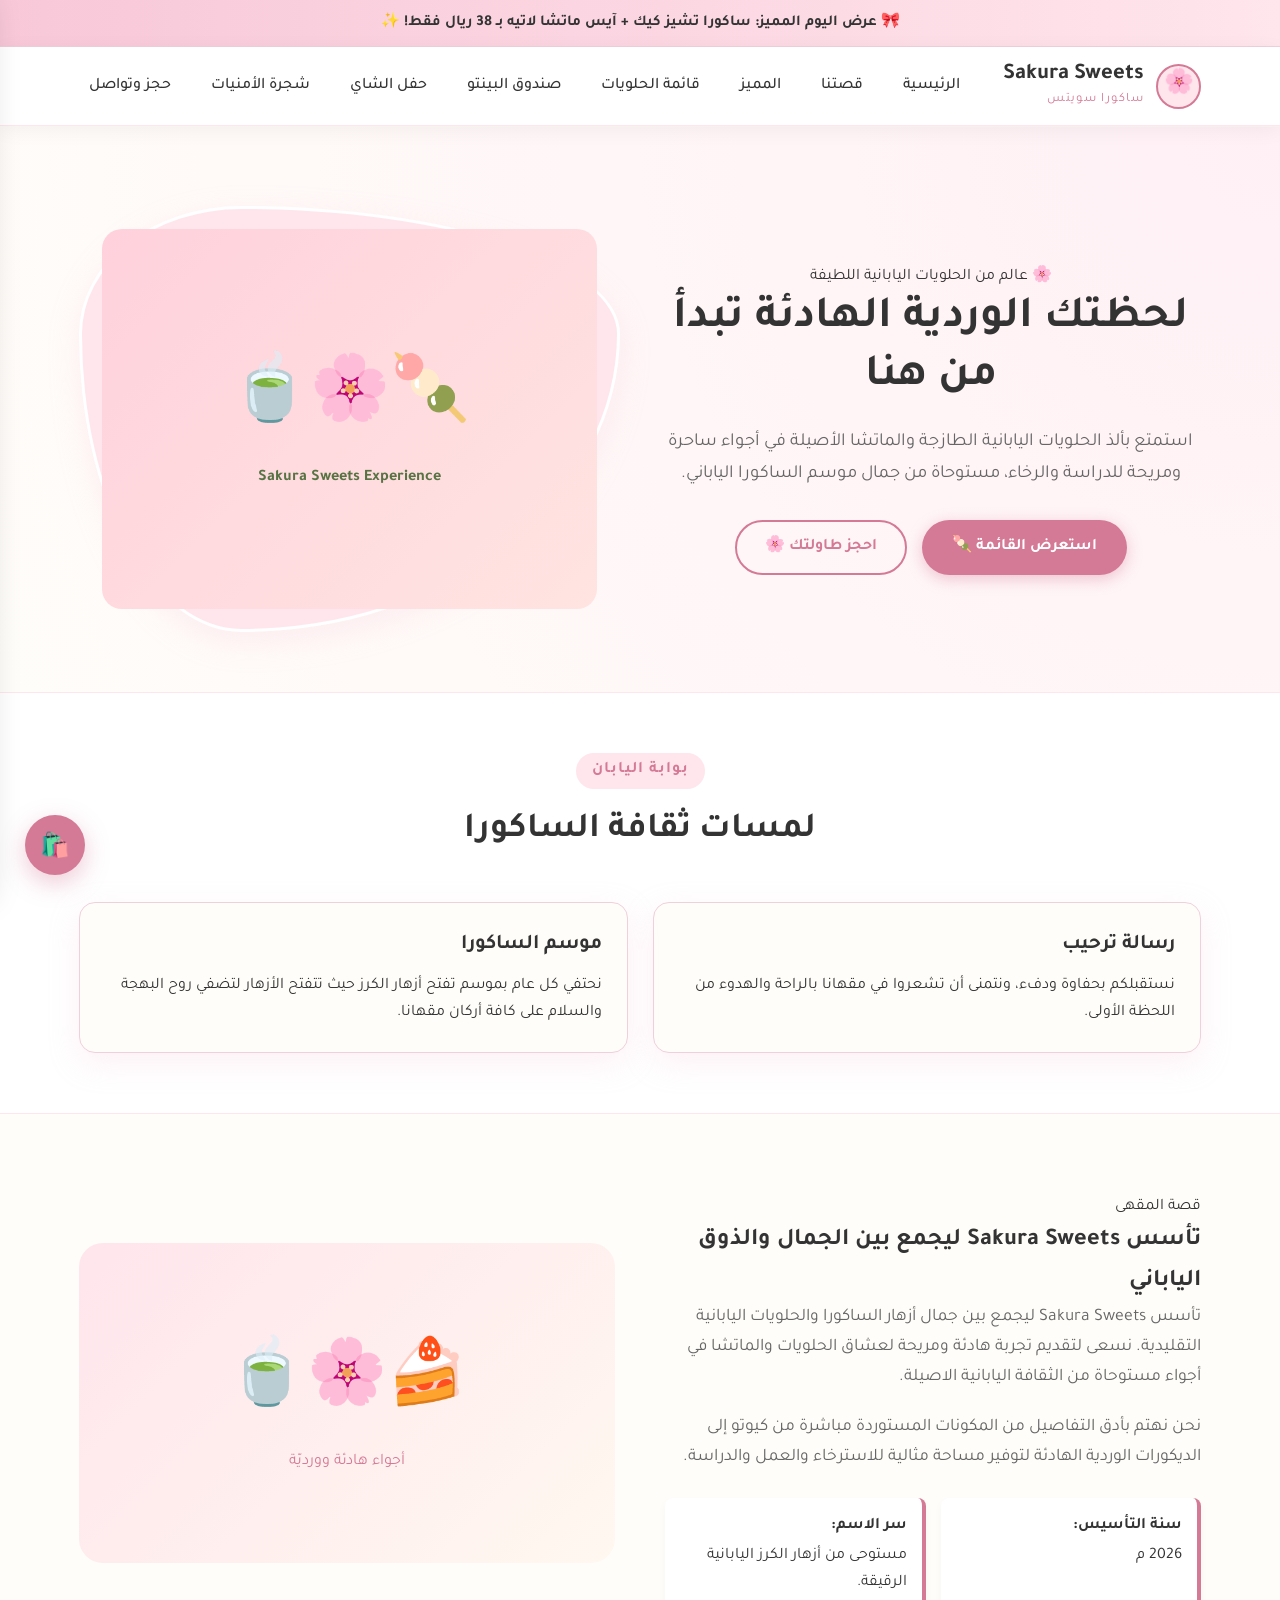
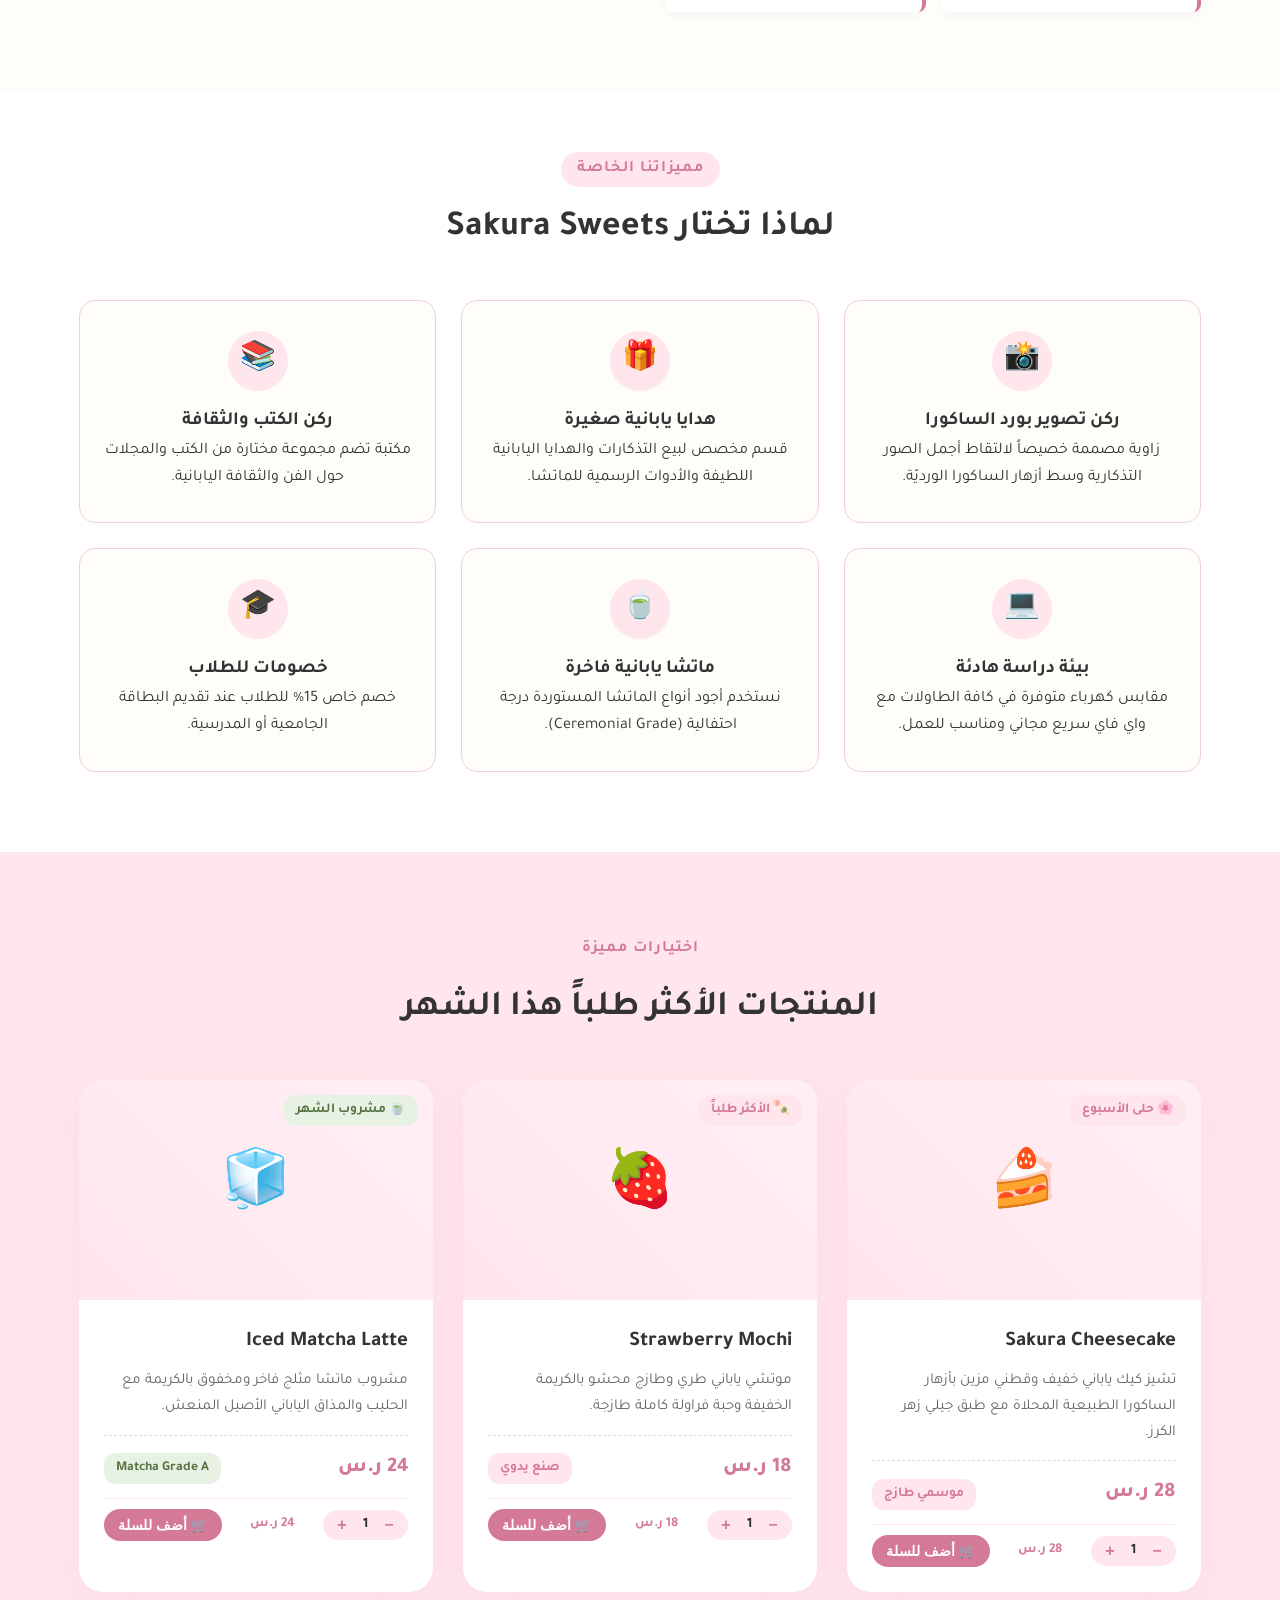
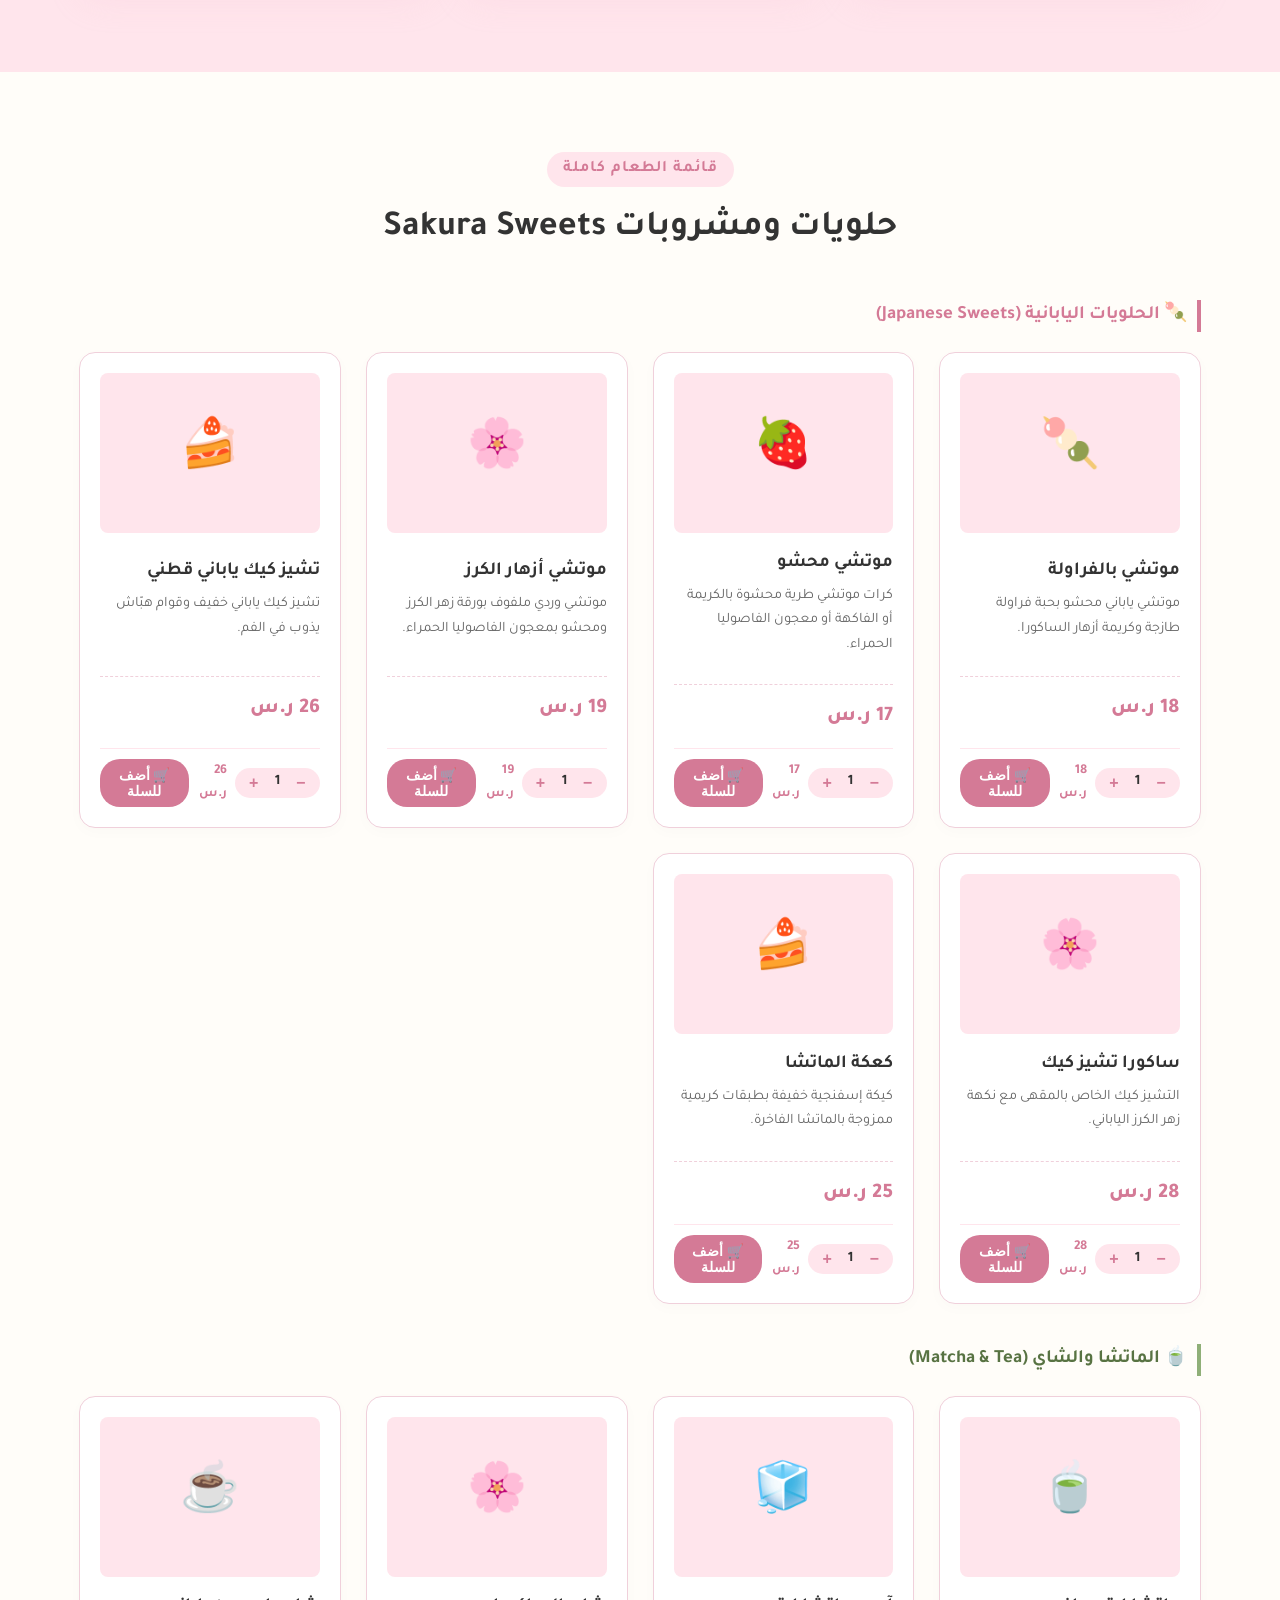
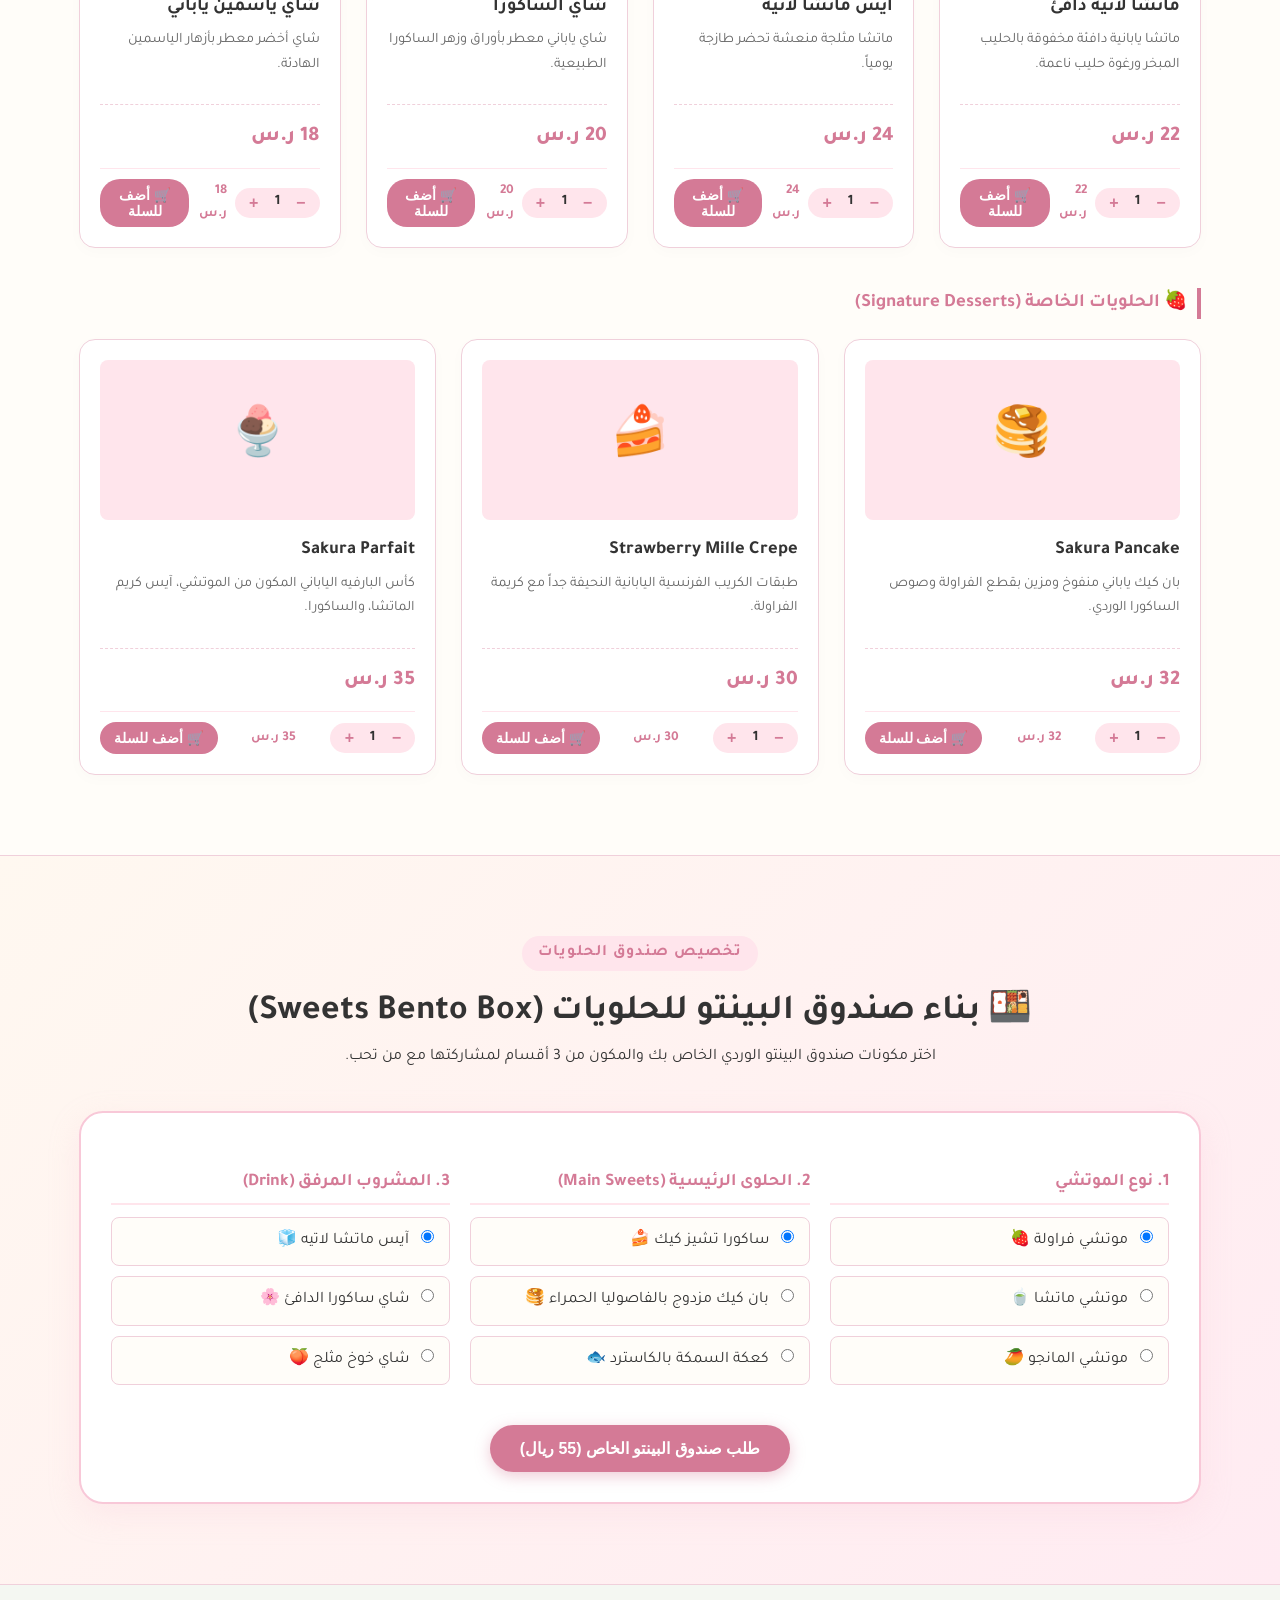
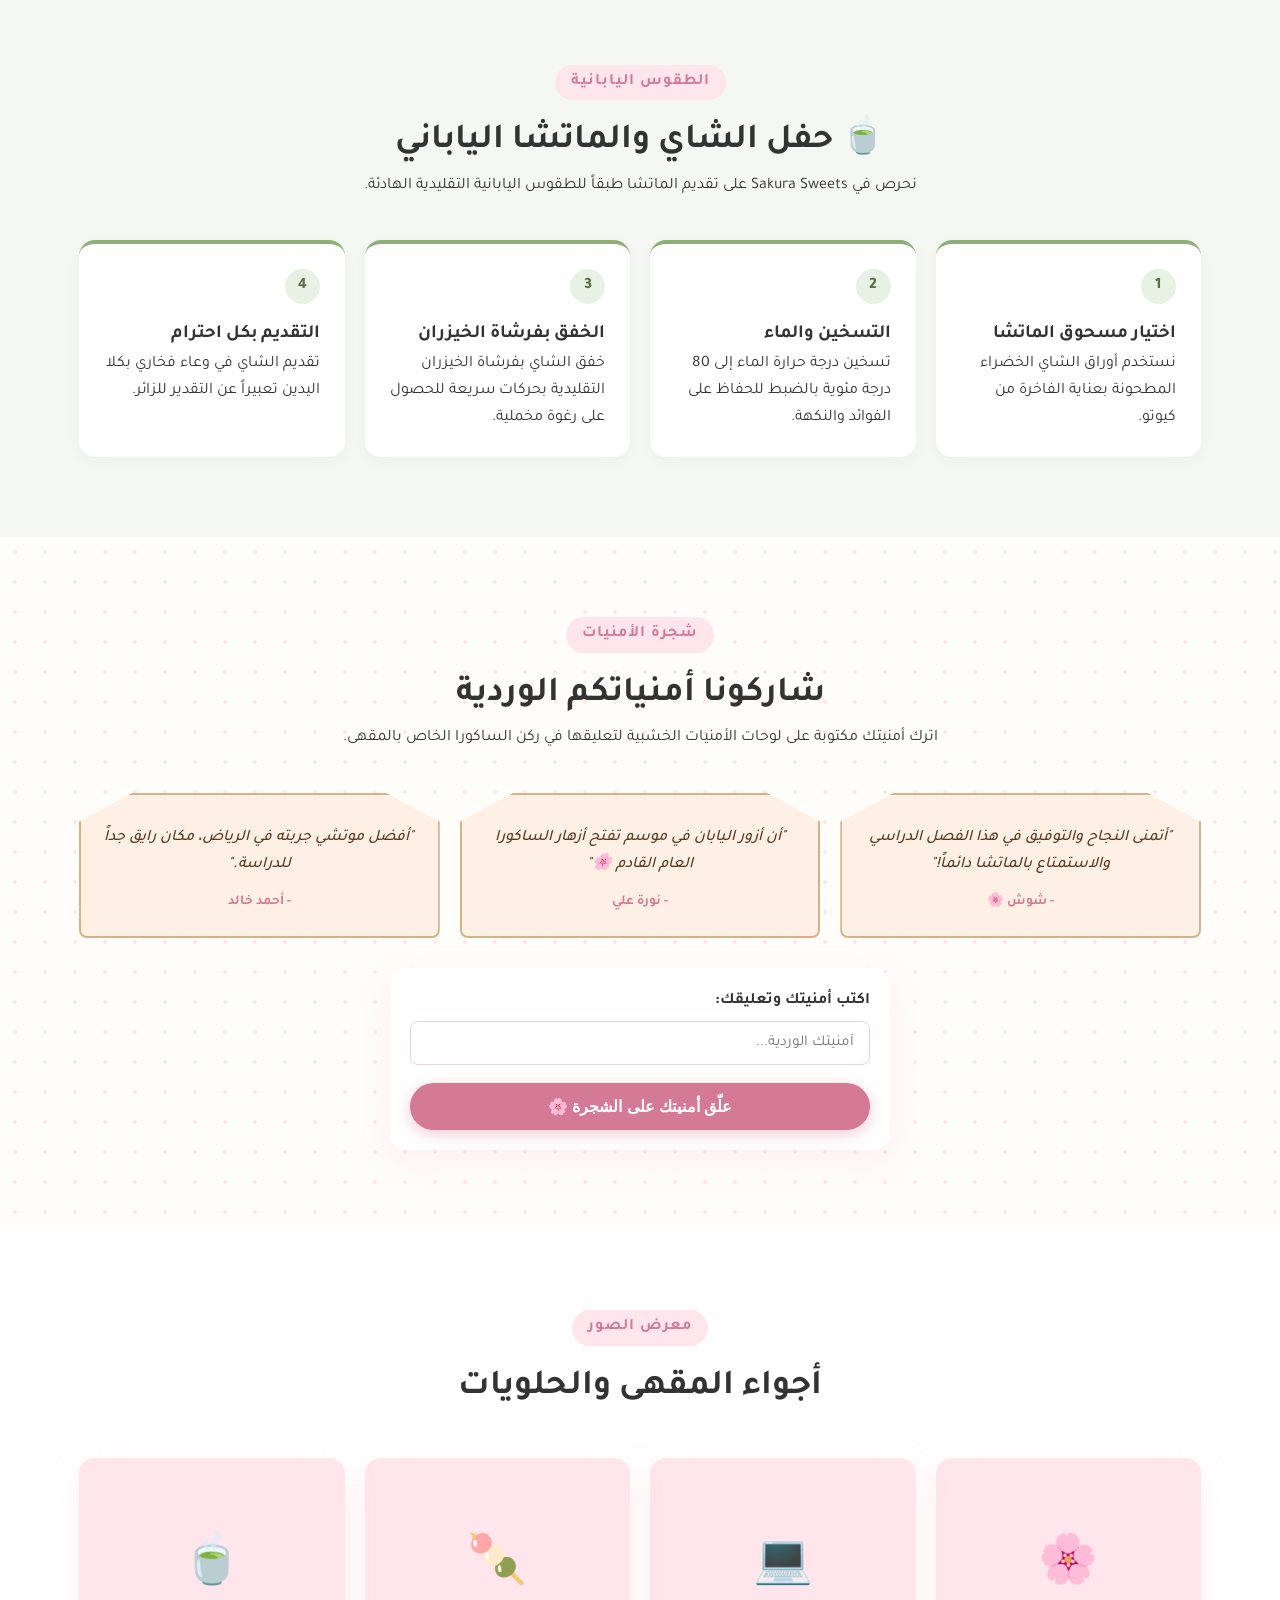
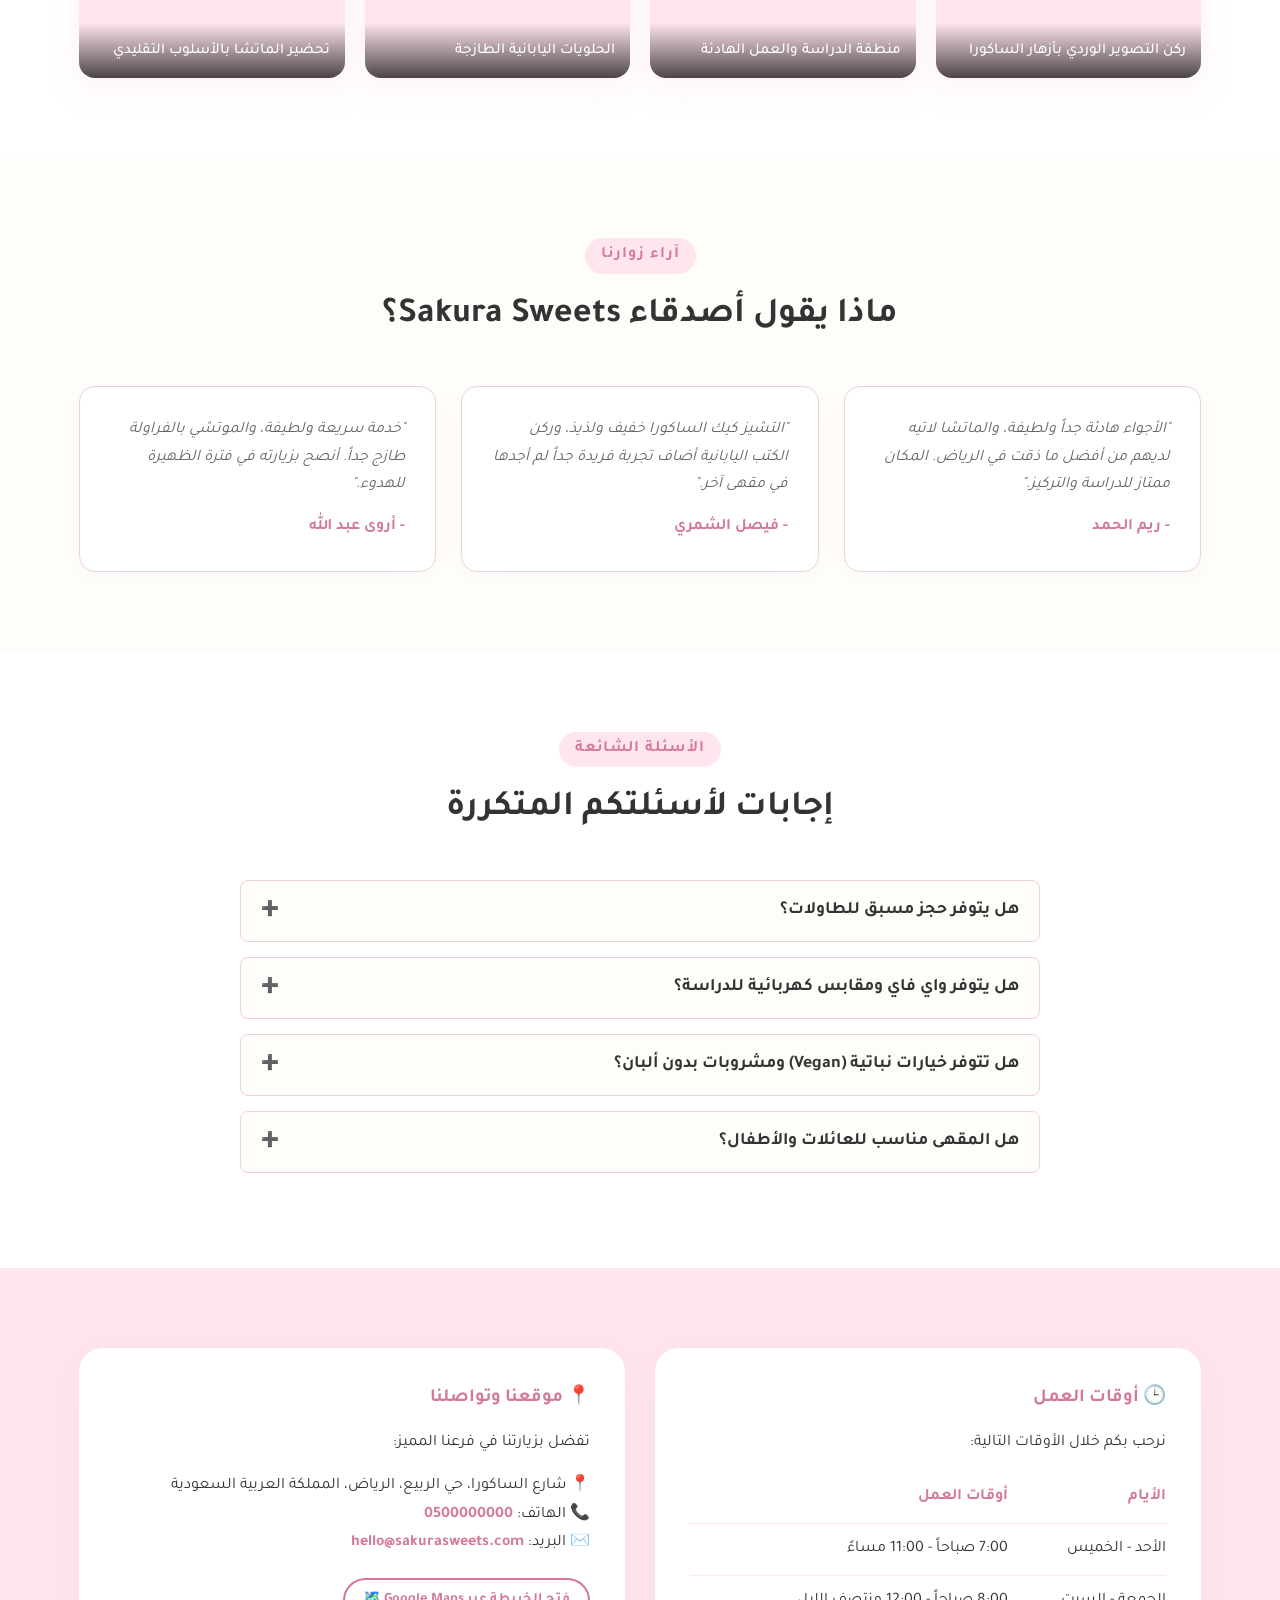
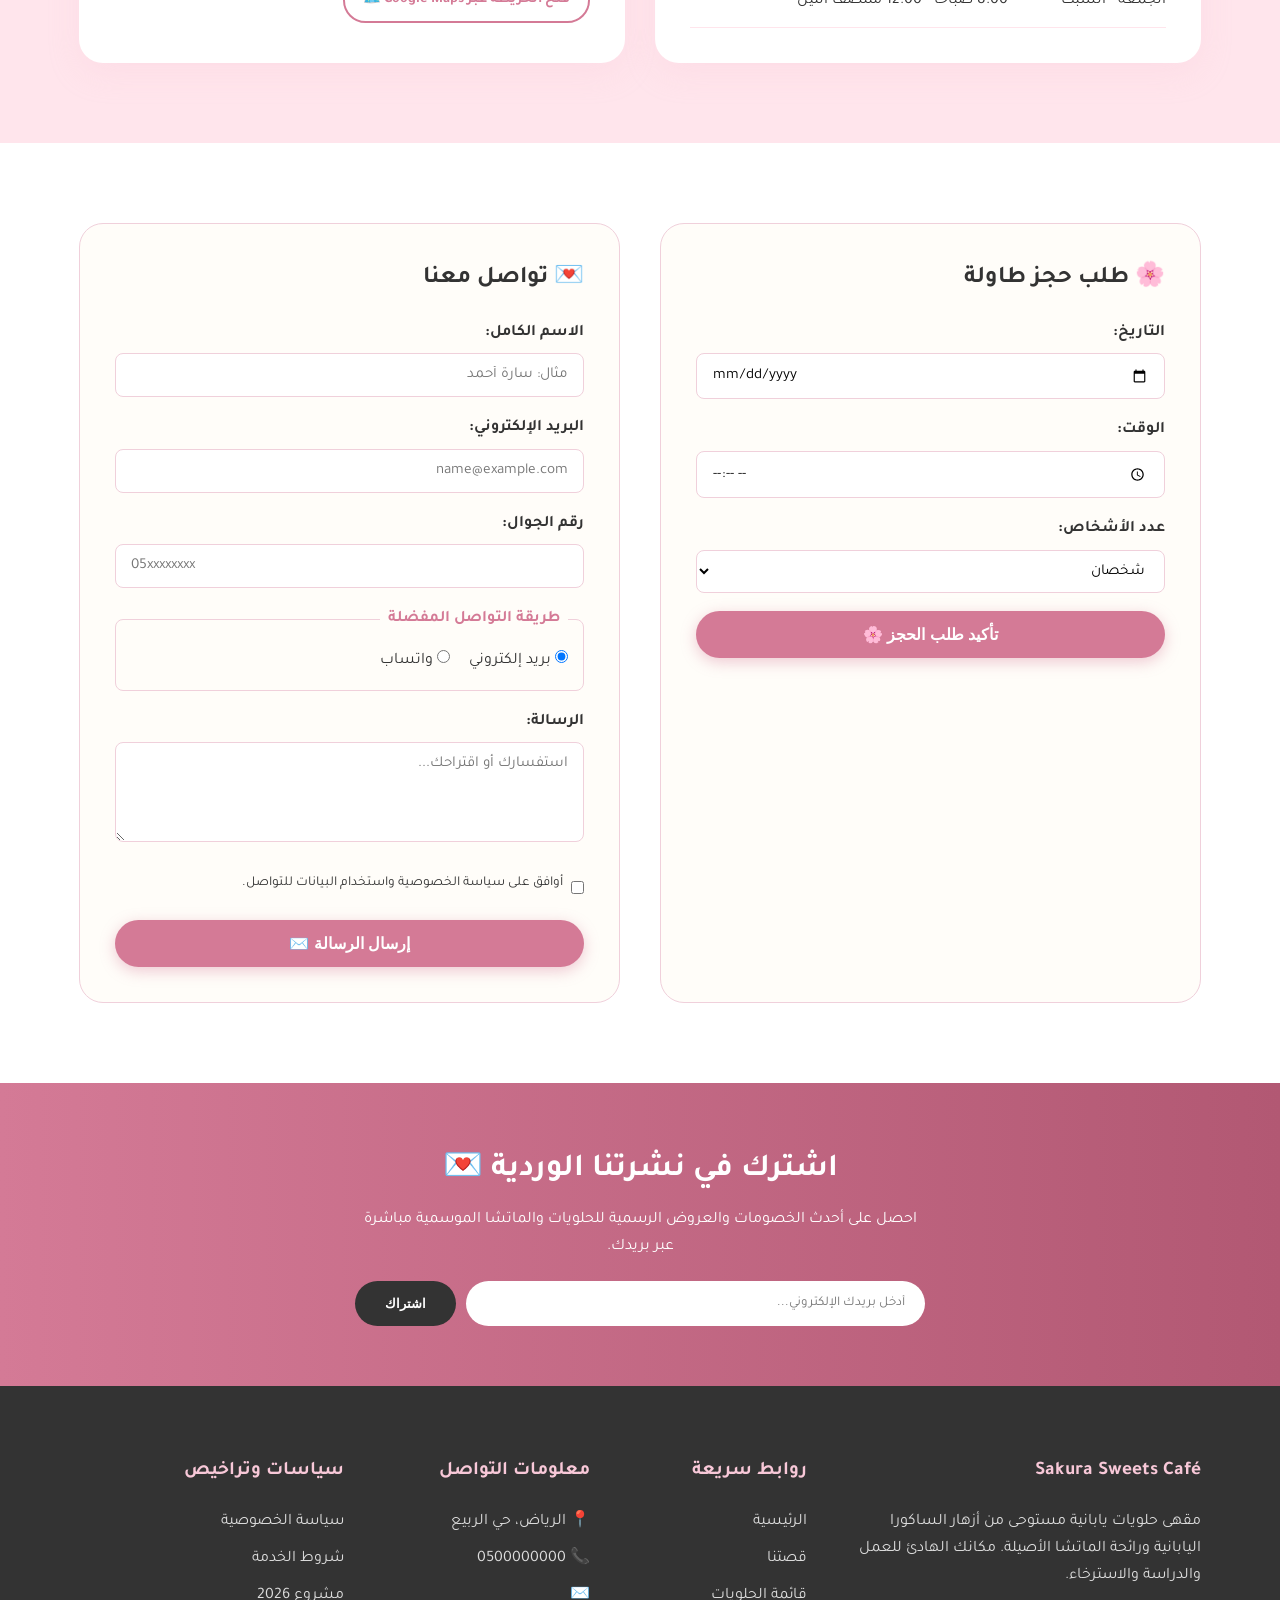
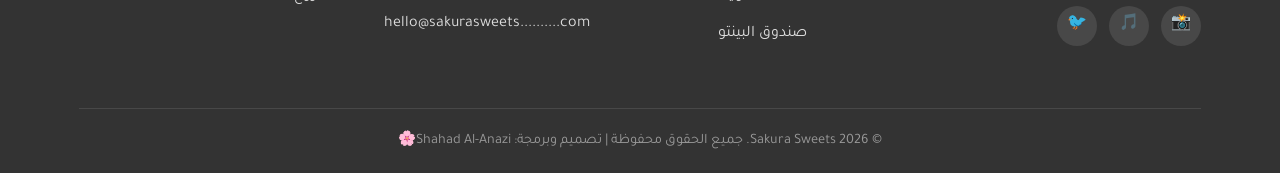
==== commit 487d88fb: "Update print statement from 'Hello' to 'Goodbye'" ====
--- a/index.html
+++ b/index.html
@@ -1731,7 +1731,6 @@
             </div>
 
             <button type="submit" class="btn btn-primary" style="width: 100%;">تأكيد طلب الحجز 🌸</button>
-            <p class="form-note">* ملاحظة: هذا نموذج حجز تجريبي للعرض الأكاديمي.</p>
           </form>
         </div>
 
@@ -1842,4 +1841,4 @@
 
   <script src="cart.js"></script>
 </body>
-</html>+</html>
